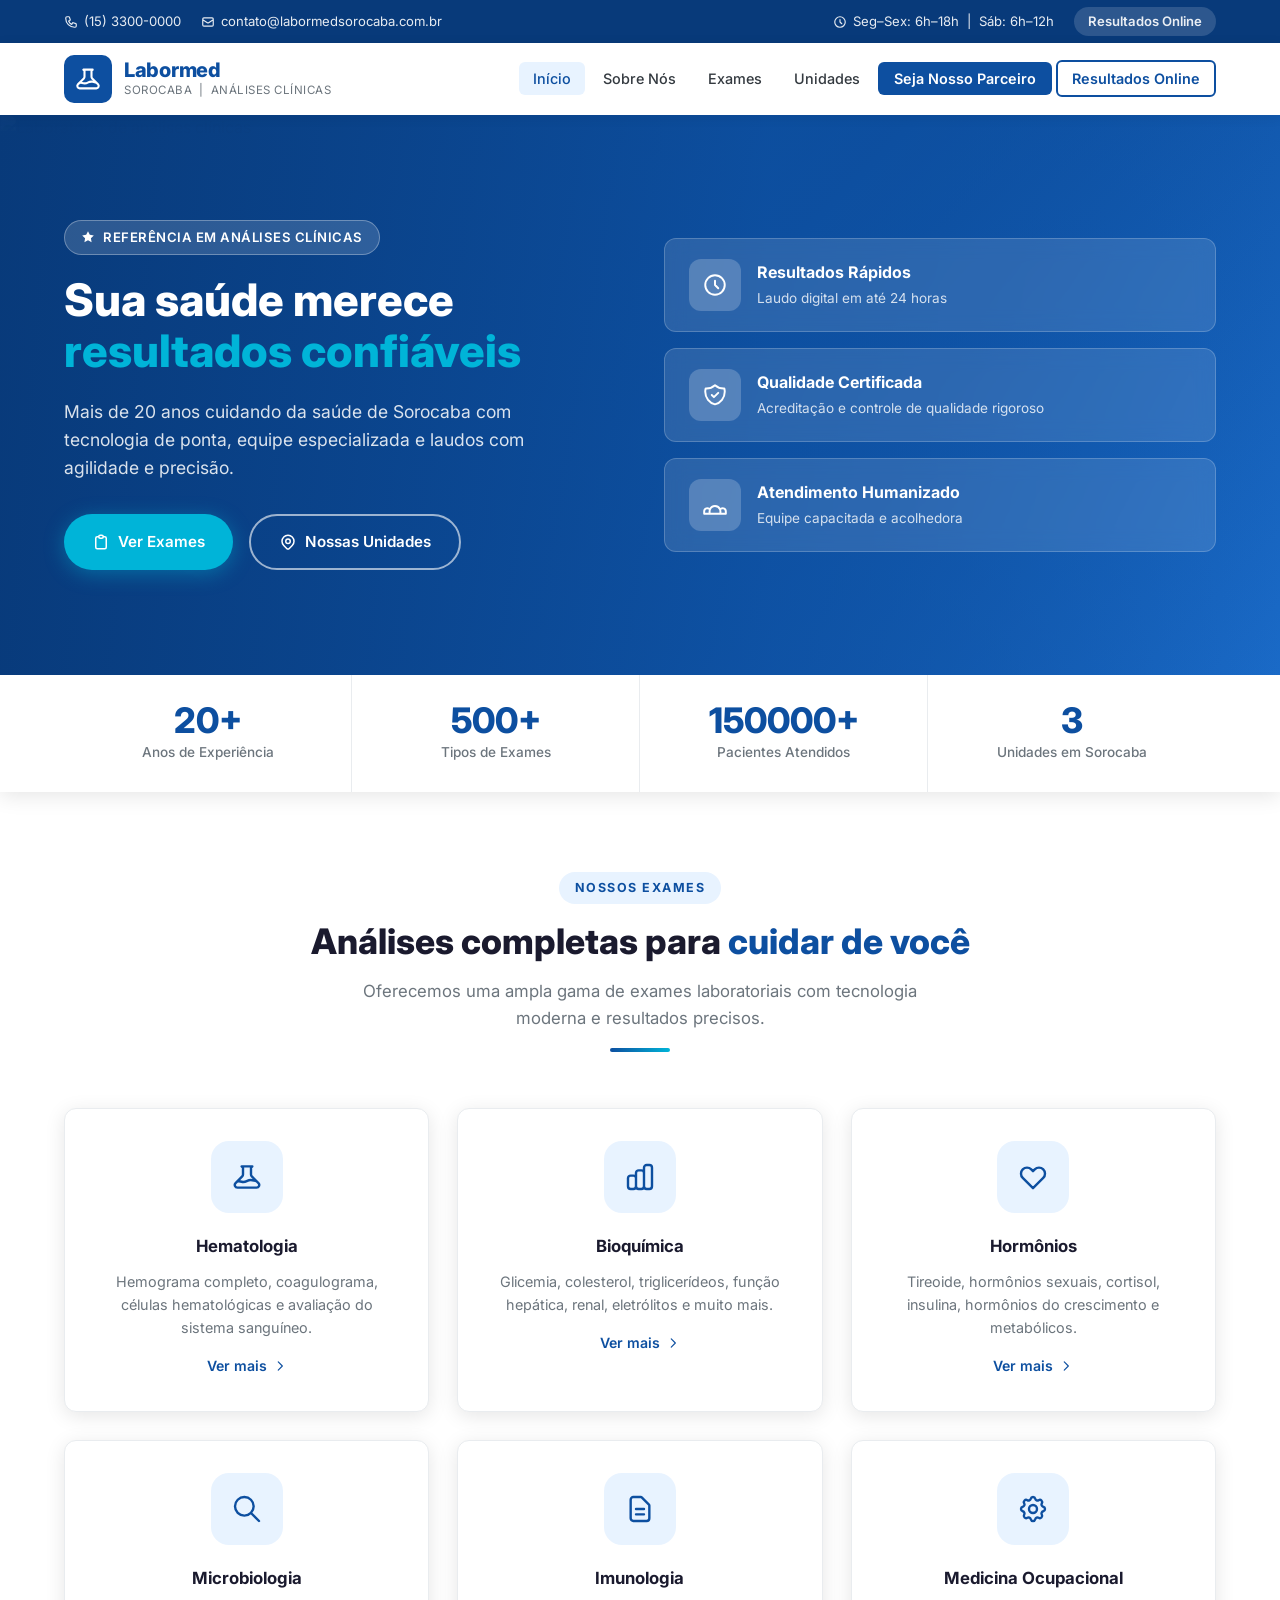
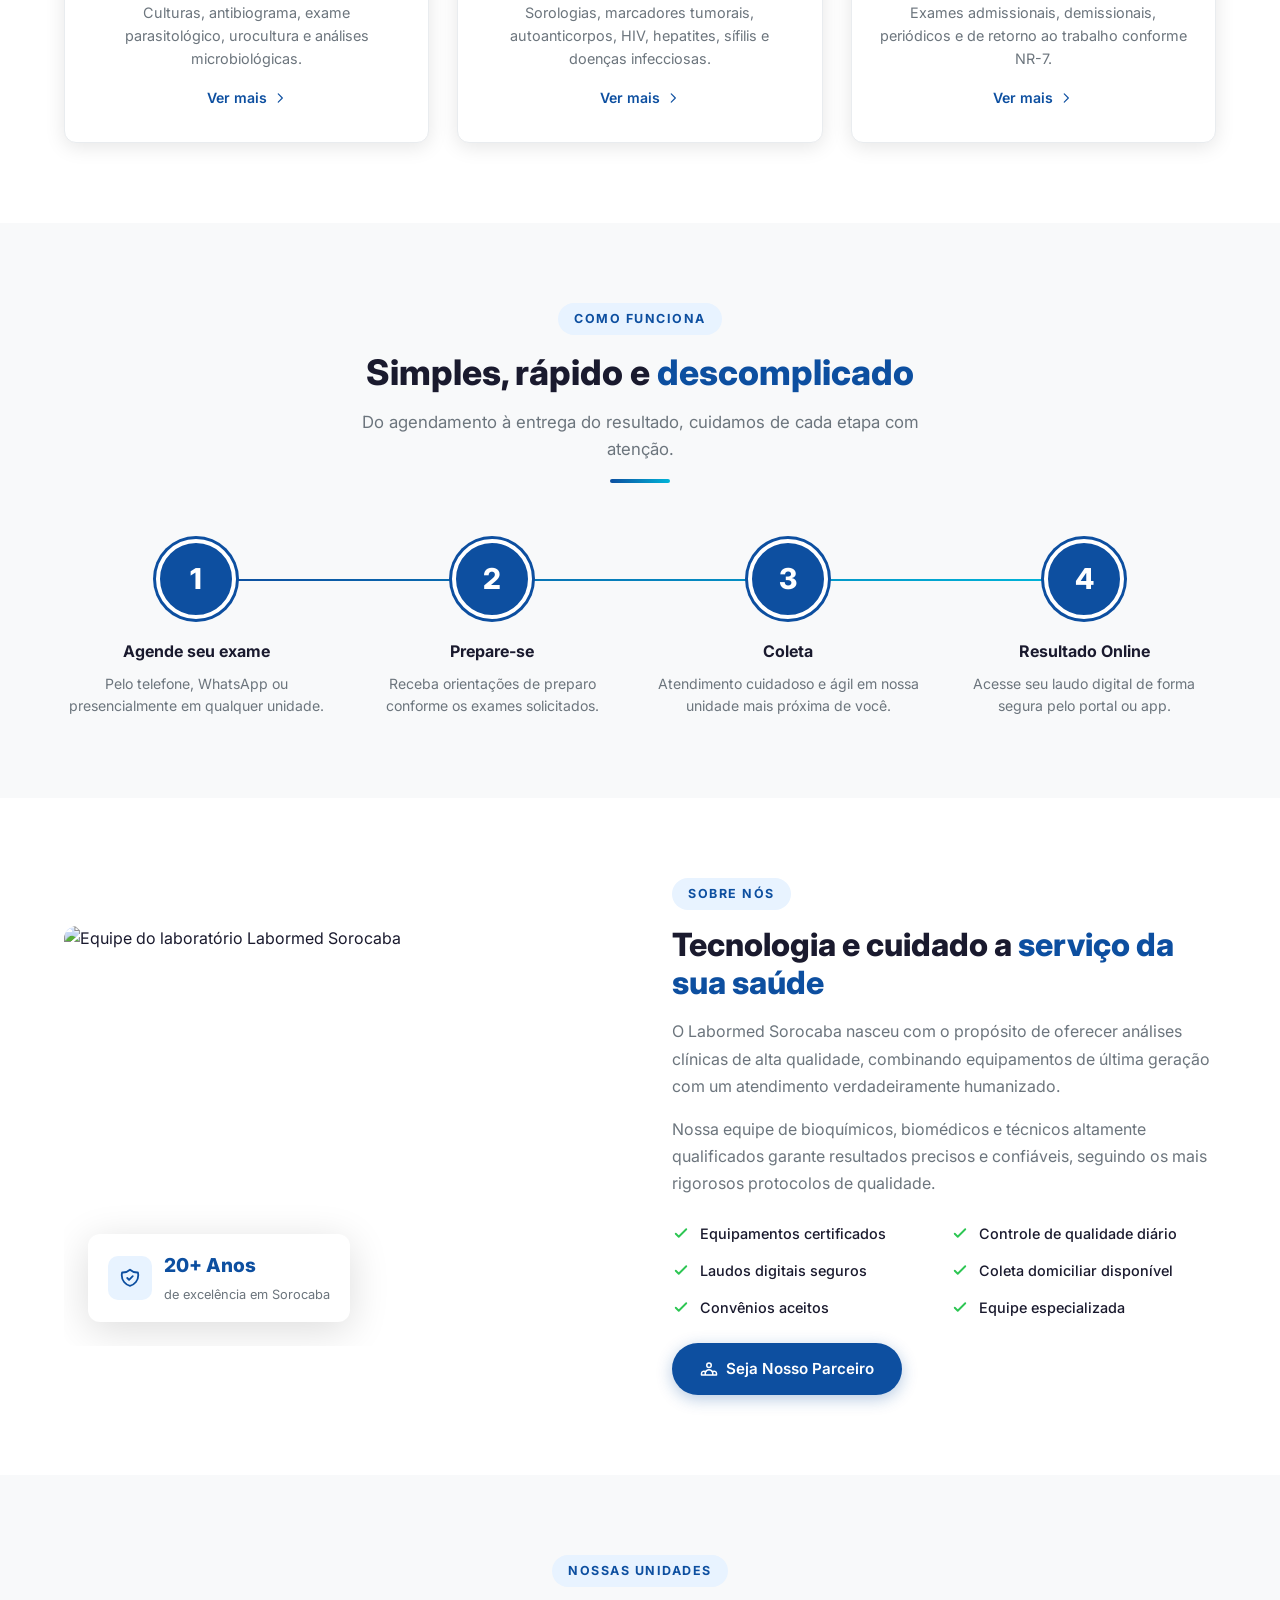
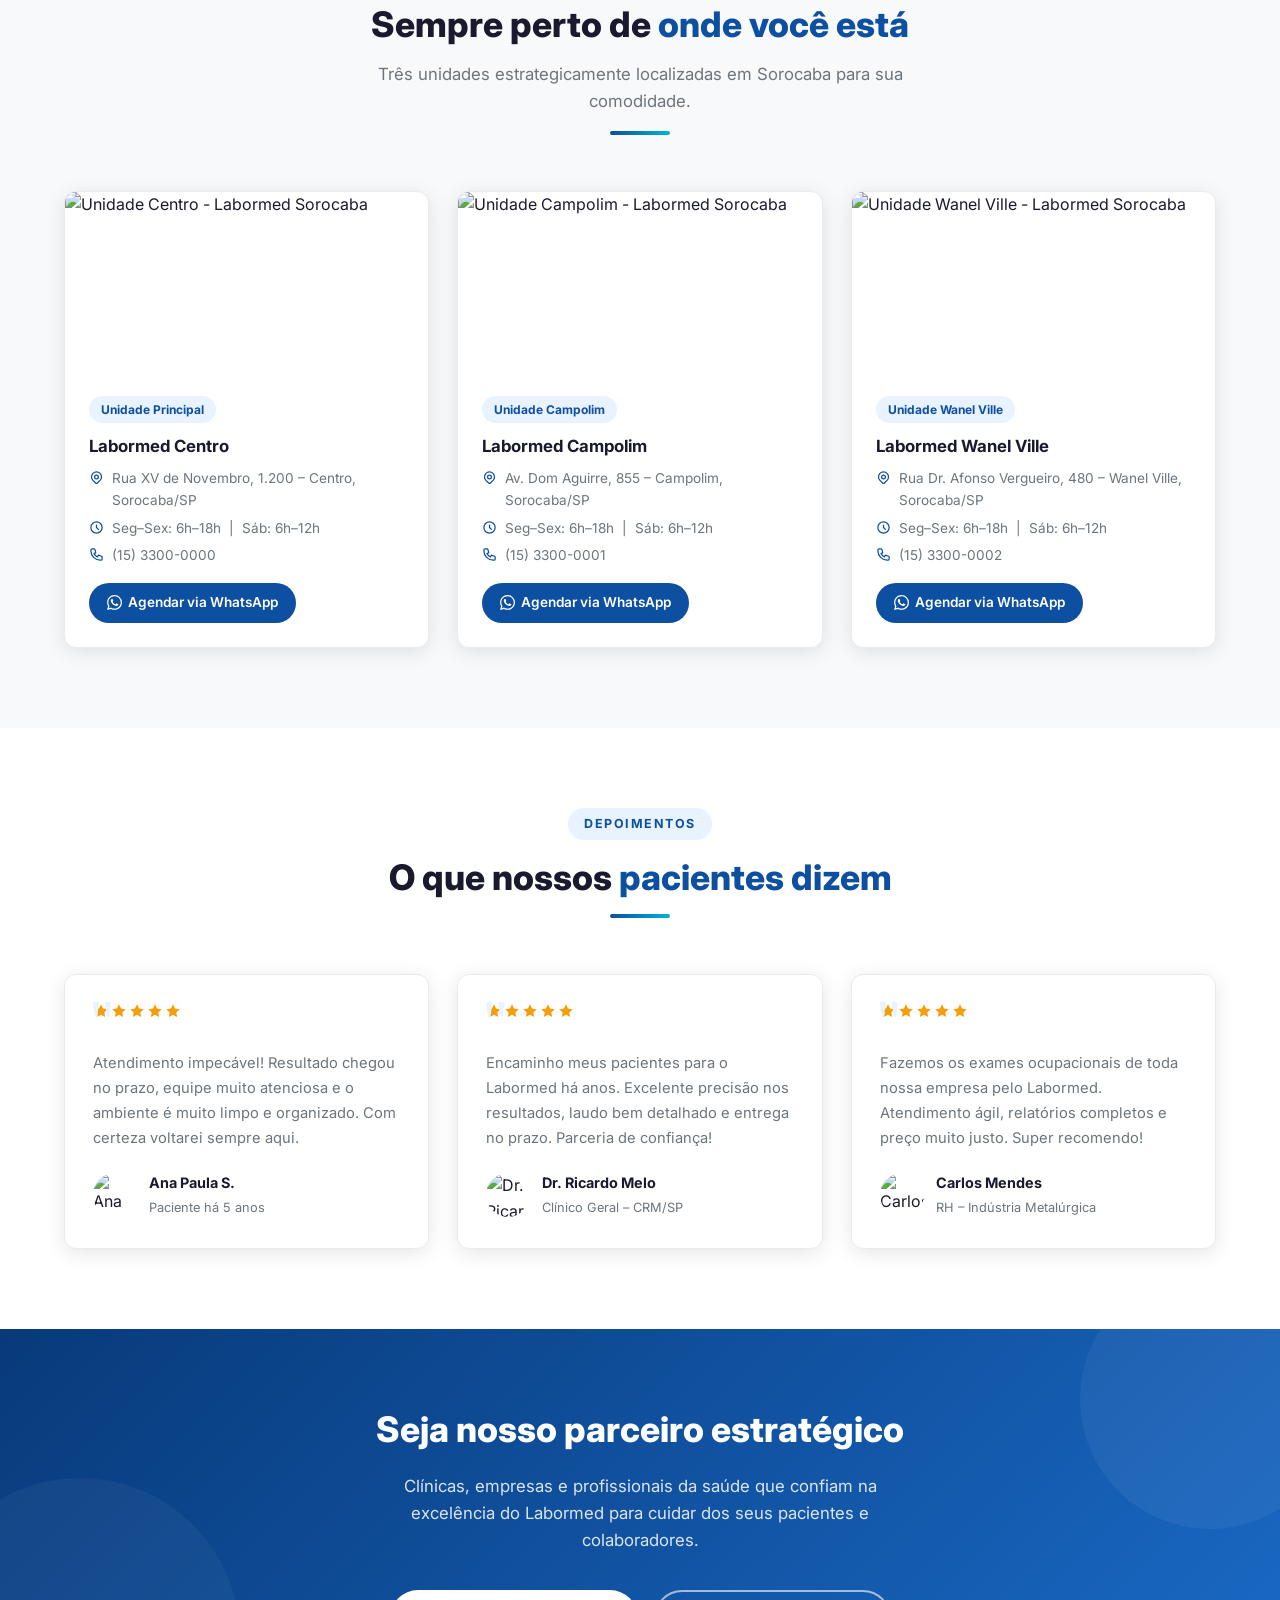
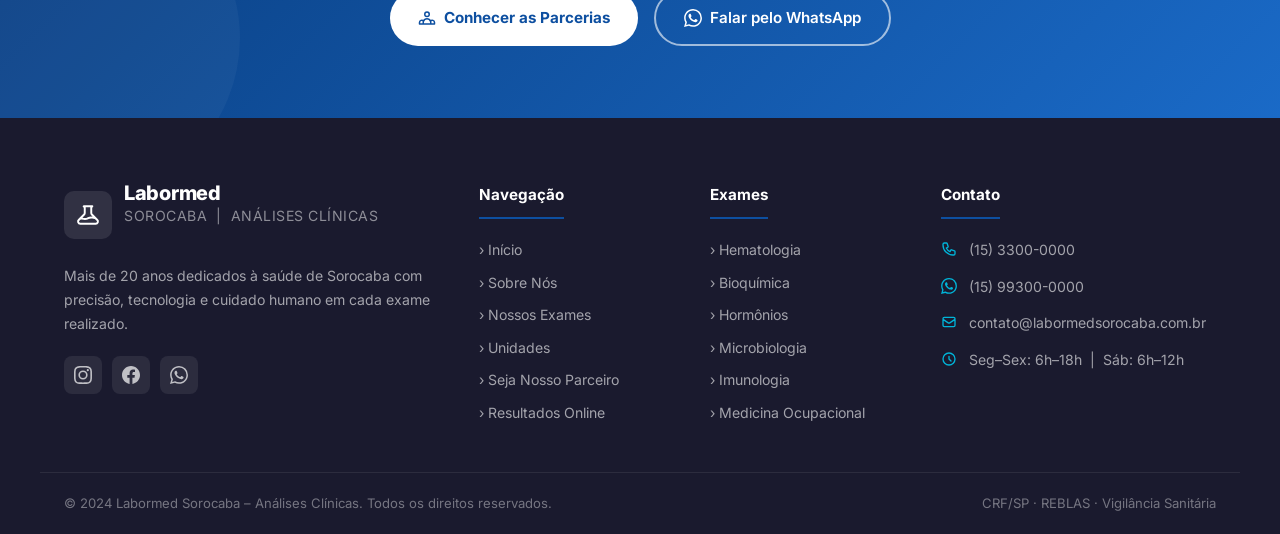
==== index.html @ bb47fbf7 "Adiciona site Labormed Sorocaba com página de parcerias - Página principal com hero, serviços, unida" ====
<!DOCTYPE html>
<html lang="pt-BR">
<head>
  <meta charset="UTF-8" />
  <meta name="viewport" content="width=device-width, initial-scale=1.0" />
  <title>Labormed Sorocaba – Análises Clínicas</title>
  <meta name="description" content="Labormed Sorocaba – Laboratório de Análises Clínicas em Sorocaba. Exames laboratoriais com qualidade, agilidade e resultados online." />
  <link rel="stylesheet" href="css/style.css" />
  <link rel="preconnect" href="https://fonts.googleapis.com" />
  <link rel="preconnect" href="https://fonts.gstatic.com" crossorigin />
  <link href="https://fonts.googleapis.com/css2?family=Inter:wght@400;500;600;700;800&display=swap" rel="stylesheet" />
  <style>body { font-family: 'Inter', 'Segoe UI', system-ui, sans-serif; }</style>
</head>
<body>

<!-- TOP BAR -->
<div class="topbar">
  <div class="topbar-inner">
    <div class="topbar-left">
      <div class="topbar-item">
        <svg width="14" height="14" fill="none" viewBox="0 0 24 24" stroke="currentColor"><path stroke-linecap="round" stroke-linejoin="round" stroke-width="2" d="M3 5a2 2 0 012-2h3.28a1 1 0 01.948.684l1.498 4.493a1 1 0 01-.502 1.21l-2.257 1.13a11.042 11.042 0 005.516 5.516l1.13-2.257a1 1 0 011.21-.502l4.493 1.498a1 1 0 01.684.949V19a2 2 0 01-2 2h-1C9.716 21 3 14.284 3 6V5z"/></svg>
        <a href="tel:+551533000000">(15) 3300-0000</a>
      </div>
      <div class="topbar-item">
        <svg width="14" height="14" fill="none" viewBox="0 0 24 24" stroke="currentColor"><path stroke-linecap="round" stroke-linejoin="round" stroke-width="2" d="M3 8l7.89 5.26a2 2 0 002.22 0L21 8M5 19h14a2 2 0 002-2V7a2 2 0 00-2-2H5a2 2 0 00-2 2v10a2 2 0 002 2z"/></svg>
        <a href="mailto:contato@labormedsorocaba.com.br">contato@labormedsorocaba.com.br</a>
      </div>
    </div>
    <div class="topbar-right">
      <div class="topbar-item">
        <svg width="14" height="14" fill="none" viewBox="0 0 24 24" stroke="currentColor"><path stroke-linecap="round" stroke-linejoin="round" stroke-width="2" d="M12 8v4l3 3m6-3a9 9 0 11-18 0 9 9 0 0118 0z"/></svg>
        Seg–Sex: 6h–18h &nbsp;|&nbsp; Sáb: 6h–12h
      </div>
      <a href="#resultados" style="background:rgba(255,255,255,0.15);padding:4px 14px;border-radius:50px;font-weight:600;">
        Resultados Online
      </a>
    </div>
  </div>
</div>

<!-- HEADER -->
<header>
  <div class="navbar">
    <a href="index.html" class="logo">
      <div class="logo-icon">
        <svg width="28" height="28" fill="none" viewBox="0 0 24 24" stroke="white" stroke-width="1.8">
          <path stroke-linecap="round" stroke-linejoin="round" d="M19.428 15.428a2 2 0 00-1.022-.547l-2.387-.477a6 6 0 00-3.86.517l-.318.158a6 6 0 01-3.86.517L6.05 15.21a2 2 0 00-1.806.547M8 4h8l-1 1v5.172a2 2 0 00.586 1.414l5 5c1.26 1.26.367 3.414-1.415 3.414H4.828c-1.782 0-2.674-2.154-1.414-3.414l5-5A2 2 0 009 10.172V5L8 4z"/>
        </svg>
      </div>
      <div class="logo-text">
        <h1>Labormed</h1>
        <p>Sorocaba &nbsp;|&nbsp; Análises Clínicas</p>
      </div>
    </a>

    <nav id="main-nav">
      <ul>
        <li><a href="index.html" class="active">Início</a></li>
        <li><a href="#sobre">Sobre Nós</a></li>
        <li><a href="#exames">Exames</a></li>
        <li><a href="#unidades">Unidades</a></li>
        <li><a href="parceiros.html" class="nav-partner">Seja Nosso Parceiro</a></li>
        <li><a href="#resultados" class="nav-results">Resultados Online</a></li>
      </ul>
    </nav>

    <button class="menu-toggle" aria-label="Abrir menu">
      <span></span><span></span><span></span>
    </button>
  </div>
</header>

<!-- HERO -->
<section class="hero">
  <img class="hero-bg"
    src="https://images.unsplash.com/photo-1579154204601-01588f351e67?w=1600&q=80&auto=format&fit=crop"
    alt="Laboratório de análises clínicas"
    loading="eager" />
  <div class="hero-overlay"></div>
  <div class="hero-inner">
    <div class="hero-content">
      <div class="hero-badge">
        <svg width="14" height="14" fill="currentColor" viewBox="0 0 24 24"><path d="M12 2l3.09 6.26L22 9.27l-5 4.87 1.18 6.88L12 17.77l-6.18 3.25L7 14.14 2 9.27l6.91-1.01L12 2z"/></svg>
        Referência em Análises Clínicas
      </div>
      <h2>Sua saúde merece <span>resultados confiáveis</span></h2>
      <p>Mais de 20 anos cuidando da saúde de Sorocaba com tecnologia de ponta, equipe especializada e laudos com agilidade e precisão.</p>
      <div class="hero-actions">
        <a href="#exames" class="btn btn-primary">
          <svg width="18" height="18" fill="none" viewBox="0 0 24 24" stroke="currentColor"><path stroke-linecap="round" stroke-linejoin="round" stroke-width="2" d="M9 5H7a2 2 0 00-2 2v12a2 2 0 002 2h10a2 2 0 002-2V7a2 2 0 00-2-2h-2M9 5a2 2 0 002 2h2a2 2 0 002-2M9 5a2 2 0 012-2h2a2 2 0 012 2"/></svg>
          Ver Exames
        </a>
        <a href="#unidades" class="btn btn-outline-white">
          <svg width="18" height="18" fill="none" viewBox="0 0 24 24" stroke="currentColor"><path stroke-linecap="round" stroke-linejoin="round" stroke-width="2" d="M17.657 16.657L13.414 20.9a1.998 1.998 0 01-2.827 0l-4.244-4.243a8 8 0 1111.314 0z"/><path stroke-linecap="round" stroke-linejoin="round" stroke-width="2" d="M15 11a3 3 0 11-6 0 3 3 0 016 0z"/></svg>
          Nossas Unidades
        </a>
      </div>
    </div>

    <div class="hero-cards">
      <div class="hero-card">
        <div class="hero-card-icon">
          <svg width="26" height="26" fill="none" viewBox="0 0 24 24" stroke="white" stroke-width="1.8"><path stroke-linecap="round" stroke-linejoin="round" d="M12 8v4l3 3m6-3a9 9 0 11-18 0 9 9 0 0118 0z"/></svg>
        </div>
        <div>
          <h4>Resultados Rápidos</h4>
          <p>Laudo digital em até 24 horas</p>
        </div>
      </div>
      <div class="hero-card">
        <div class="hero-card-icon">
          <svg width="26" height="26" fill="none" viewBox="0 0 24 24" stroke="white" stroke-width="1.8"><path stroke-linecap="round" stroke-linejoin="round" d="M9 12l2 2 4-4m5.618-4.016A11.955 11.955 0 0112 2.944a11.955 11.955 0 01-8.618 3.04A12.02 12.02 0 003 9c0 5.591 3.824 10.29 9 11.622 5.176-1.332 9-6.03 9-11.622 0-1.042-.133-2.052-.382-3.016z"/></svg>
        </div>
        <div>
          <h4>Qualidade Certificada</h4>
          <p>Acreditação e controle de qualidade rigoroso</p>
        </div>
      </div>
      <div class="hero-card">
        <div class="hero-card-icon">
          <svg width="26" height="26" fill="none" viewBox="0 0 24 24" stroke="white" stroke-width="1.8"><path stroke-linecap="round" stroke-linejoin="round" d="M17 20h5v-2a3 3 0 00-5.356-1.857M17 20H7m10 0v-2c0-.656-.126-1.283-.356-1.857M7 20H2v-2a3 3 0 015.356-1.857M7 20v-2c0-.656.126-1.283.356-1.857m0 0a5.002 5.002 0 019.288 0"/></svg>
        </div>
        <div>
          <h4>Atendimento Humanizado</h4>
          <p>Equipe capacitada e acolhedora</p>
        </div>
      </div>
    </div>
  </div>
</section>

<!-- STATS BAR -->
<div class="stats-bar">
  <div class="stats-bar-inner">
    <div class="stat-item">
      <div class="stat-number" data-target="20" data-suffix="+">20+</div>
      <div class="stat-label">Anos de Experiência</div>
    </div>
    <div class="stat-item">
      <div class="stat-number" data-target="500" data-suffix="+">500+</div>
      <div class="stat-label">Tipos de Exames</div>
    </div>
    <div class="stat-item">
      <div class="stat-number" data-target="150000" data-suffix="+">150.000+</div>
      <div class="stat-label">Pacientes Atendidos</div>
    </div>
    <div class="stat-item">
      <div class="stat-number" data-target="3" data-suffix="">3</div>
      <div class="stat-label">Unidades em Sorocaba</div>
    </div>
  </div>
</div>

<!-- SERVICES -->
<section class="section" id="exames">
  <div class="container">
    <div class="section-header">
      <span class="section-tag">Nossos Exames</span>
      <h2>Análises completas para <span>cuidar de você</span></h2>
      <p>Oferecemos uma ampla gama de exames laboratoriais com tecnologia moderna e resultados precisos.</p>
      <div class="divider"></div>
    </div>
    <div class="services-grid">

      <div class="service-card">
        <div class="service-icon">
          <svg width="32" height="32" fill="none" viewBox="0 0 24 24" stroke="var(--primary)" stroke-width="1.8"><path stroke-linecap="round" stroke-linejoin="round" d="M19.428 15.428a2 2 0 00-1.022-.547l-2.387-.477a6 6 0 00-3.86.517l-.318.158a6 6 0 01-3.86.517L6.05 15.21a2 2 0 00-1.806.547M8 4h8l-1 1v5.172a2 2 0 00.586 1.414l5 5c1.26 1.26.367 3.414-1.415 3.414H4.828c-1.782 0-2.674-2.154-1.414-3.414l5-5A2 2 0 009 10.172V5L8 4z"/></svg>
        </div>
        <h3>Hematologia</h3>
        <p>Hemograma completo, coagulograma, células hematológicas e avaliação do sistema sanguíneo.</p>
        <a href="#" class="service-link">Ver mais <svg width="14" height="14" fill="none" viewBox="0 0 24 24" stroke="currentColor"><path stroke-linecap="round" stroke-linejoin="round" stroke-width="2" d="M9 5l7 7-7 7"/></svg></a>
      </div>

      <div class="service-card">
        <div class="service-icon">
          <svg width="32" height="32" fill="none" viewBox="0 0 24 24" stroke="var(--primary)" stroke-width="1.8"><path stroke-linecap="round" stroke-linejoin="round" d="M9 19v-6a2 2 0 00-2-2H5a2 2 0 00-2 2v6a2 2 0 002 2h2a2 2 0 002-2zm0 0V9a2 2 0 012-2h2a2 2 0 012 2v10m-6 0a2 2 0 002 2h2a2 2 0 002-2m0 0V5a2 2 0 012-2h2a2 2 0 012 2v14a2 2 0 01-2 2h-2a2 2 0 01-2-2z"/></svg>
        </div>
        <h3>Bioquímica</h3>
        <p>Glicemia, colesterol, triglicerídeos, função hepática, renal, eletrólitos e muito mais.</p>
        <a href="#" class="service-link">Ver mais <svg width="14" height="14" fill="none" viewBox="0 0 24 24" stroke="currentColor"><path stroke-linecap="round" stroke-linejoin="round" stroke-width="2" d="M9 5l7 7-7 7"/></svg></a>
      </div>

      <div class="service-card">
        <div class="service-icon">
          <svg width="32" height="32" fill="none" viewBox="0 0 24 24" stroke="var(--primary)" stroke-width="1.8"><path stroke-linecap="round" stroke-linejoin="round" d="M4.318 6.318a4.5 4.5 0 000 6.364L12 20.364l7.682-7.682a4.5 4.5 0 00-6.364-6.364L12 7.636l-1.318-1.318a4.5 4.5 0 00-6.364 0z"/></svg>
        </div>
        <h3>Hormônios</h3>
        <p>Tireoide, hormônios sexuais, cortisol, insulina, hormônios do crescimento e metabólicos.</p>
        <a href="#" class="service-link">Ver mais <svg width="14" height="14" fill="none" viewBox="0 0 24 24" stroke="currentColor"><path stroke-linecap="round" stroke-linejoin="round" stroke-width="2" d="M9 5l7 7-7 7"/></svg></a>
      </div>

      <div class="service-card">
        <div class="service-icon">
          <svg width="32" height="32" fill="none" viewBox="0 0 24 24" stroke="var(--primary)" stroke-width="1.8"><path stroke-linecap="round" stroke-linejoin="round" d="M21 21l-6-6m2-5a7 7 0 11-14 0 7 7 0 0114 0z"/></svg>
        </div>
        <h3>Microbiologia</h3>
        <p>Culturas, antibiograma, exame parasitológico, urocultura e análises microbiológicas.</p>
        <a href="#" class="service-link">Ver mais <svg width="14" height="14" fill="none" viewBox="0 0 24 24" stroke="currentColor"><path stroke-linecap="round" stroke-linejoin="round" stroke-width="2" d="M9 5l7 7-7 7"/></svg></a>
      </div>

      <div class="service-card">
        <div class="service-icon">
          <svg width="32" height="32" fill="none" viewBox="0 0 24 24" stroke="var(--primary)" stroke-width="1.8"><path stroke-linecap="round" stroke-linejoin="round" d="M9 12h6m-6 4h6m2 5H7a2 2 0 01-2-2V5a2 2 0 012-2h5.586a1 1 0 01.707.293l5.414 5.414a1 1 0 01.293.707V19a2 2 0 01-2 2z"/></svg>
        </div>
        <h3>Imunologia</h3>
        <p>Sorologias, marcadores tumorais, autoanticorpos, HIV, hepatites, sífilis e doenças infecciosas.</p>
        <a href="#" class="service-link">Ver mais <svg width="14" height="14" fill="none" viewBox="0 0 24 24" stroke="currentColor"><path stroke-linecap="round" stroke-linejoin="round" stroke-width="2" d="M9 5l7 7-7 7"/></svg></a>
      </div>

      <div class="service-card">
        <div class="service-icon">
          <svg width="32" height="32" fill="none" viewBox="0 0 24 24" stroke="var(--primary)" stroke-width="1.8"><path stroke-linecap="round" stroke-linejoin="round" d="M10.325 4.317c.426-1.756 2.924-1.756 3.35 0a1.724 1.724 0 002.573 1.066c1.543-.94 3.31.826 2.37 2.37a1.724 1.724 0 001.065 2.572c1.756.426 1.756 2.924 0 3.35a1.724 1.724 0 00-1.066 2.573c.94 1.543-.826 3.31-2.37 2.37a1.724 1.724 0 00-2.572 1.065c-.426 1.756-2.924 1.756-3.35 0a1.724 1.724 0 00-2.573-1.066c-1.543.94-3.31-.826-2.37-2.37a1.724 1.724 0 00-1.065-2.572c-1.756-.426-1.756-2.924 0-3.35a1.724 1.724 0 001.066-2.573c-.94-1.543.826-3.31 2.37-2.37.996.608 2.296.07 2.572-1.065z"/><path stroke-linecap="round" stroke-linejoin="round" d="M15 12a3 3 0 11-6 0 3 3 0 016 0z"/></svg>
        </div>
        <h3>Medicina Ocupacional</h3>
        <p>Exames admissionais, demissionais, periódicos e de retorno ao trabalho conforme NR-7.</p>
        <a href="#" class="service-link">Ver mais <svg width="14" height="14" fill="none" viewBox="0 0 24 24" stroke="currentColor"><path stroke-linecap="round" stroke-linejoin="round" stroke-width="2" d="M9 5l7 7-7 7"/></svg></a>
      </div>

    </div>
  </div>
</section>

<!-- HOW IT WORKS -->
<section class="section section-alt">
  <div class="container">
    <div class="section-header">
      <span class="section-tag">Como Funciona</span>
      <h2>Simples, rápido e <span>descomplicado</span></h2>
      <p>Do agendamento à entrega do resultado, cuidamos de cada etapa com atenção.</p>
      <div class="divider"></div>
    </div>
    <div class="steps-grid">
      <div class="step-item">
        <div class="step-number">1</div>
        <h4>Agende seu exame</h4>
        <p>Pelo telefone, WhatsApp ou presencialmente em qualquer unidade.</p>
      </div>
      <div class="step-item">
        <div class="step-number">2</div>
        <h4>Prepare-se</h4>
        <p>Receba orientações de preparo conforme os exames solicitados.</p>
      </div>
      <div class="step-item">
        <div class="step-number">3</div>
        <h4>Coleta</h4>
        <p>Atendimento cuidadoso e ágil em nossa unidade mais próxima de você.</p>
      </div>
      <div class="step-item">
        <div class="step-number">4</div>
        <h4>Resultado Online</h4>
        <p>Acesse seu laudo digital de forma segura pelo portal ou app.</p>
      </div>
    </div>
  </div>
</section>

<!-- ABOUT -->
<section class="section" id="sobre">
  <div class="container">
    <div class="about-grid">
      <div class="about-img-wrapper">
        <img
          src="https://images.unsplash.com/photo-1584308666744-24d5c474f2ae?w=800&q=80&auto=format&fit=crop"
          alt="Equipe do laboratório Labormed Sorocaba"
          loading="lazy" />
        <div class="about-badge">
          <div class="about-badge-icon">
            <svg width="22" height="22" fill="none" viewBox="0 0 24 24" stroke="var(--primary)" stroke-width="2"><path stroke-linecap="round" stroke-linejoin="round" d="M9 12l2 2 4-4m5.618-4.016A11.955 11.955 0 0112 2.944a11.955 11.955 0 01-8.618 3.04A12.02 12.02 0 003 9c0 5.591 3.824 10.29 9 11.622 5.176-1.332 9-6.03 9-11.622 0-1.042-.133-2.052-.382-3.016z"/></svg>
          </div>
          <div class="about-badge-text">
            <strong>20+ Anos</strong>
            <span>de excelência em Sorocaba</span>
          </div>
        </div>
      </div>

      <div class="about-content">
        <span class="section-tag">Sobre Nós</span>
        <h2>Tecnologia e cuidado a <span>serviço da sua saúde</span></h2>
        <p>O Labormed Sorocaba nasceu com o propósito de oferecer análises clínicas de alta qualidade, combinando equipamentos de última geração com um atendimento verdadeiramente humanizado.</p>
        <p>Nossa equipe de bioquímicos, biomédicos e técnicos altamente qualificados garante resultados precisos e confiáveis, seguindo os mais rigorosos protocolos de qualidade.</p>

        <div class="about-features">
          <div class="about-feature">
            <svg width="18" height="18" fill="none" viewBox="0 0 24 24" stroke="currentColor" stroke-width="2.5"><path stroke-linecap="round" stroke-linejoin="round" d="M5 13l4 4L19 7"/></svg>
            Equipamentos certificados
          </div>
          <div class="about-feature">
            <svg width="18" height="18" fill="none" viewBox="0 0 24 24" stroke="currentColor" stroke-width="2.5"><path stroke-linecap="round" stroke-linejoin="round" d="M5 13l4 4L19 7"/></svg>
            Controle de qualidade diário
          </div>
          <div class="about-feature">
            <svg width="18" height="18" fill="none" viewBox="0 0 24 24" stroke="currentColor" stroke-width="2.5"><path stroke-linecap="round" stroke-linejoin="round" d="M5 13l4 4L19 7"/></svg>
            Laudos digitais seguros
          </div>
          <div class="about-feature">
            <svg width="18" height="18" fill="none" viewBox="0 0 24 24" stroke="currentColor" stroke-width="2.5"><path stroke-linecap="round" stroke-linejoin="round" d="M5 13l4 4L19 7"/></svg>
            Coleta domiciliar disponível
          </div>
          <div class="about-feature">
            <svg width="18" height="18" fill="none" viewBox="0 0 24 24" stroke="currentColor" stroke-width="2.5"><path stroke-linecap="round" stroke-linejoin="round" d="M5 13l4 4L19 7"/></svg>
            Convênios aceitos
          </div>
          <div class="about-feature">
            <svg width="18" height="18" fill="none" viewBox="0 0 24 24" stroke="currentColor" stroke-width="2.5"><path stroke-linecap="round" stroke-linejoin="round" d="M5 13l4 4L19 7"/></svg>
            Equipe especializada
          </div>
        </div>

        <a href="parceiros.html" class="btn btn-primary-solid">
          <svg width="18" height="18" fill="none" viewBox="0 0 24 24" stroke="currentColor"><path stroke-linecap="round" stroke-linejoin="round" stroke-width="2" d="M17 20h5v-2a3 3 0 00-5.356-1.857M17 20H7m10 0v-2c0-.656-.126-1.283-.356-1.857M7 20H2v-2a3 3 0 015.356-1.857M7 20v-2c0-.656.126-1.283.356-1.857m0 0a5.002 5.002 0 019.288 0M15 7a3 3 0 11-6 0 3 3 0 016 0z"/></svg>
          Seja Nosso Parceiro
        </a>
      </div>
    </div>
  </div>
</section>

<!-- UNITS -->
<section class="section section-alt" id="unidades">
  <div class="container">
    <div class="section-header">
      <span class="section-tag">Nossas Unidades</span>
      <h2>Sempre perto de <span>onde você está</span></h2>
      <p>Três unidades estrategicamente localizadas em Sorocaba para sua comodidade.</p>
      <div class="divider"></div>
    </div>
    <div class="units-grid">

      <div class="unit-card">
        <img class="unit-img"
          src="https://images.unsplash.com/photo-1586773860418-d37222d8fce3?w=600&q=80&auto=format&fit=crop"
          alt="Unidade Centro - Labormed Sorocaba" loading="lazy" />
        <div class="unit-body">
          <span class="unit-badge">Unidade Principal</span>
          <h3>Labormed Centro</h3>
          <div class="unit-info">
            <div class="unit-info-item">
              <svg width="15" height="15" fill="none" viewBox="0 0 24 24" stroke="currentColor" stroke-width="2"><path stroke-linecap="round" stroke-linejoin="round" d="M17.657 16.657L13.414 20.9a1.998 1.998 0 01-2.827 0l-4.244-4.243a8 8 0 1111.314 0z"/><path stroke-linecap="round" stroke-linejoin="round" d="M15 11a3 3 0 11-6 0 3 3 0 016 0z"/></svg>
              <span>Rua XV de Novembro, 1.200 – Centro, Sorocaba/SP</span>
            </div>
            <div class="unit-info-item">
              <svg width="15" height="15" fill="none" viewBox="0 0 24 24" stroke="currentColor" stroke-width="2"><path stroke-linecap="round" stroke-linejoin="round" d="M12 8v4l3 3m6-3a9 9 0 11-18 0 9 9 0 0118 0z"/></svg>
              <span>Seg–Sex: 6h–18h &nbsp;|&nbsp; Sáb: 6h–12h</span>
            </div>
            <div class="unit-info-item">
              <svg width="15" height="15" fill="none" viewBox="0 0 24 24" stroke="currentColor" stroke-width="2"><path stroke-linecap="round" stroke-linejoin="round" d="M3 5a2 2 0 012-2h3.28a1 1 0 01.948.684l1.498 4.493a1 1 0 01-.502 1.21l-2.257 1.13a11.042 11.042 0 005.516 5.516l1.13-2.257a1 1 0 011.21-.502l4.493 1.498a1 1 0 01.684.949V19a2 2 0 01-2 2h-1C9.716 21 3 14.284 3 6V5z"/></svg>
              <span>(15) 3300-0000</span>
            </div>
          </div>
          <a href="https://wa.me/5515933000000" target="_blank" rel="noopener" class="btn-small">
            <svg width="15" height="15" fill="currentColor" viewBox="0 0 24 24"><path d="M17.472 14.382c-.297-.149-1.758-.867-2.03-.967-.273-.099-.471-.148-.67.15-.197.297-.767.966-.94 1.164-.173.199-.347.223-.644.075-.297-.15-1.255-.463-2.39-1.475-.883-.788-1.48-1.761-1.653-2.059-.173-.297-.018-.458.13-.606.134-.133.298-.347.446-.52.149-.174.198-.298.298-.497.099-.198.05-.371-.025-.52-.075-.149-.669-1.612-.916-2.207-.242-.579-.487-.5-.669-.51-.173-.008-.371-.01-.57-.01-.198 0-.52.074-.792.372-.272.297-1.04 1.016-1.04 2.479 0 1.462 1.065 2.875 1.213 3.074.149.198 2.096 3.2 5.077 4.487.709.306 1.262.489 1.694.625.712.227 1.36.195 1.871.118.571-.085 1.758-.719 2.006-1.413.248-.694.248-1.289.173-1.413-.074-.124-.272-.198-.57-.347m-5.421 7.403h-.004a9.87 9.87 0 01-5.031-1.378l-.361-.214-3.741.982.998-3.648-.235-.374a9.86 9.86 0 01-1.51-5.26c.001-5.45 4.436-9.884 9.888-9.884 2.64 0 5.122 1.03 6.988 2.898a9.825 9.825 0 012.893 6.994c-.003 5.45-4.437 9.884-9.885 9.884m8.413-18.297A11.815 11.815 0 0012.05 0C5.495 0 .16 5.335.157 11.892c0 2.096.547 4.142 1.588 5.945L.057 24l6.305-1.654a11.882 11.882 0 005.683 1.448h.005c6.554 0 11.89-5.335 11.893-11.893a11.821 11.821 0 00-3.48-8.413z"/></svg>
            Agendar via WhatsApp
          </a>
        </div>
      </div>

      <div class="unit-card">
        <img class="unit-img"
          src="https://images.unsplash.com/photo-1559757175-0eb30cd8c063?w=600&q=80&auto=format&fit=crop"
          alt="Unidade Campolim - Labormed Sorocaba" loading="lazy" />
        <div class="unit-body">
          <span class="unit-badge">Unidade Campolim</span>
          <h3>Labormed Campolim</h3>
          <div class="unit-info">
            <div class="unit-info-item">
              <svg width="15" height="15" fill="none" viewBox="0 0 24 24" stroke="currentColor" stroke-width="2"><path stroke-linecap="round" stroke-linejoin="round" d="M17.657 16.657L13.414 20.9a1.998 1.998 0 01-2.827 0l-4.244-4.243a8 8 0 1111.314 0z"/><path stroke-linecap="round" stroke-linejoin="round" d="M15 11a3 3 0 11-6 0 3 3 0 016 0z"/></svg>
              <span>Av. Dom Aguirre, 855 – Campolim, Sorocaba/SP</span>
            </div>
            <div class="unit-info-item">
              <svg width="15" height="15" fill="none" viewBox="0 0 24 24" stroke="currentColor" stroke-width="2"><path stroke-linecap="round" stroke-linejoin="round" d="M12 8v4l3 3m6-3a9 9 0 11-18 0 9 9 0 0118 0z"/></svg>
              <span>Seg–Sex: 6h–18h &nbsp;|&nbsp; Sáb: 6h–12h</span>
            </div>
            <div class="unit-info-item">
              <svg width="15" height="15" fill="none" viewBox="0 0 24 24" stroke="currentColor" stroke-width="2"><path stroke-linecap="round" stroke-linejoin="round" d="M3 5a2 2 0 012-2h3.28a1 1 0 01.948.684l1.498 4.493a1 1 0 01-.502 1.21l-2.257 1.13a11.042 11.042 0 005.516 5.516l1.13-2.257a1 1 0 011.21-.502l4.493 1.498a1 1 0 01.684.949V19a2 2 0 01-2 2h-1C9.716 21 3 14.284 3 6V5z"/></svg>
              <span>(15) 3300-0001</span>
            </div>
          </div>
          <a href="https://wa.me/5515933000001" target="_blank" rel="noopener" class="btn-small">
            <svg width="15" height="15" fill="currentColor" viewBox="0 0 24 24"><path d="M17.472 14.382c-.297-.149-1.758-.867-2.03-.967-.273-.099-.471-.148-.67.15-.197.297-.767.966-.94 1.164-.173.199-.347.223-.644.075-.297-.15-1.255-.463-2.39-1.475-.883-.788-1.48-1.761-1.653-2.059-.173-.297-.018-.458.13-.606.134-.133.298-.347.446-.52.149-.174.198-.298.298-.497.099-.198.05-.371-.025-.52-.075-.149-.669-1.612-.916-2.207-.242-.579-.487-.5-.669-.51-.173-.008-.371-.01-.57-.01-.198 0-.52.074-.792.372-.272.297-1.04 1.016-1.04 2.479 0 1.462 1.065 2.875 1.213 3.074.149.198 2.096 3.2 5.077 4.487.709.306 1.262.489 1.694.625.712.227 1.36.195 1.871.118.571-.085 1.758-.719 2.006-1.413.248-.694.248-1.289.173-1.413-.074-.124-.272-.198-.57-.347m-5.421 7.403h-.004a9.87 9.87 0 01-5.031-1.378l-.361-.214-3.741.982.998-3.648-.235-.374a9.86 9.86 0 01-1.51-5.26c.001-5.45 4.436-9.884 9.888-9.884 2.64 0 5.122 1.03 6.988 2.898a9.825 9.825 0 012.893 6.994c-.003 5.45-4.437 9.884-9.885 9.884m8.413-18.297A11.815 11.815 0 0012.05 0C5.495 0 .16 5.335.157 11.892c0 2.096.547 4.142 1.588 5.945L.057 24l6.305-1.654a11.882 11.882 0 005.683 1.448h.005c6.554 0 11.89-5.335 11.893-11.893a11.821 11.821 0 00-3.48-8.413z"/></svg>
            Agendar via WhatsApp
          </a>
        </div>
      </div>

      <div class="unit-card">
        <img class="unit-img"
          src="https://images.unsplash.com/photo-1538108149393-fbbd81895907?w=600&q=80&auto=format&fit=crop"
          alt="Unidade Wanel Ville - Labormed Sorocaba" loading="lazy" />
        <div class="unit-body">
          <span class="unit-badge">Unidade Wanel Ville</span>
          <h3>Labormed Wanel Ville</h3>
          <div class="unit-info">
            <div class="unit-info-item">
              <svg width="15" height="15" fill="none" viewBox="0 0 24 24" stroke="currentColor" stroke-width="2"><path stroke-linecap="round" stroke-linejoin="round" d="M17.657 16.657L13.414 20.9a1.998 1.998 0 01-2.827 0l-4.244-4.243a8 8 0 1111.314 0z"/><path stroke-linecap="round" stroke-linejoin="round" d="M15 11a3 3 0 11-6 0 3 3 0 016 0z"/></svg>
              <span>Rua Dr. Afonso Vergueiro, 480 – Wanel Ville, Sorocaba/SP</span>
            </div>
            <div class="unit-info-item">
              <svg width="15" height="15" fill="none" viewBox="0 0 24 24" stroke="currentColor" stroke-width="2"><path stroke-linecap="round" stroke-linejoin="round" d="M12 8v4l3 3m6-3a9 9 0 11-18 0 9 9 0 0118 0z"/></svg>
              <span>Seg–Sex: 6h–18h &nbsp;|&nbsp; Sáb: 6h–12h</span>
            </div>
            <div class="unit-info-item">
              <svg width="15" height="15" fill="none" viewBox="0 0 24 24" stroke="currentColor" stroke-width="2"><path stroke-linecap="round" stroke-linejoin="round" d="M3 5a2 2 0 012-2h3.28a1 1 0 01.948.684l1.498 4.493a1 1 0 01-.502 1.21l-2.257 1.13a11.042 11.042 0 005.516 5.516l1.13-2.257a1 1 0 011.21-.502l4.493 1.498a1 1 0 01.684.949V19a2 2 0 01-2 2h-1C9.716 21 3 14.284 3 6V5z"/></svg>
              <span>(15) 3300-0002</span>
            </div>
          </div>
          <a href="https://wa.me/5515933000002" target="_blank" rel="noopener" class="btn-small">
            <svg width="15" height="15" fill="currentColor" viewBox="0 0 24 24"><path d="M17.472 14.382c-.297-.149-1.758-.867-2.03-.967-.273-.099-.471-.148-.67.15-.197.297-.767.966-.94 1.164-.173.199-.347.223-.644.075-.297-.15-1.255-.463-2.39-1.475-.883-.788-1.48-1.761-1.653-2.059-.173-.297-.018-.458.13-.606.134-.133.298-.347.446-.52.149-.174.198-.298.298-.497.099-.198.05-.371-.025-.52-.075-.149-.669-1.612-.916-2.207-.242-.579-.487-.5-.669-.51-.173-.008-.371-.01-.57-.01-.198 0-.52.074-.792.372-.272.297-1.04 1.016-1.04 2.479 0 1.462 1.065 2.875 1.213 3.074.149.198 2.096 3.2 5.077 4.487.709.306 1.262.489 1.694.625.712.227 1.36.195 1.871.118.571-.085 1.758-.719 2.006-1.413.248-.694.248-1.289.173-1.413-.074-.124-.272-.198-.57-.347m-5.421 7.403h-.004a9.87 9.87 0 01-5.031-1.378l-.361-.214-3.741.982.998-3.648-.235-.374a9.86 9.86 0 01-1.51-5.26c.001-5.45 4.436-9.884 9.888-9.884 2.64 0 5.122 1.03 6.988 2.898a9.825 9.825 0 012.893 6.994c-.003 5.45-4.437 9.884-9.885 9.884m8.413-18.297A11.815 11.815 0 0012.05 0C5.495 0 .16 5.335.157 11.892c0 2.096.547 4.142 1.588 5.945L.057 24l6.305-1.654a11.882 11.882 0 005.683 1.448h.005c6.554 0 11.89-5.335 11.893-11.893a11.821 11.821 0 00-3.48-8.413z"/></svg>
            Agendar via WhatsApp
          </a>
        </div>
      </div>

    </div>
  </div>
</section>

<!-- TESTIMONIALS -->
<section class="section">
  <div class="container">
    <div class="section-header">
      <span class="section-tag">Depoimentos</span>
      <h2>O que nossos <span>pacientes dizem</span></h2>
      <div class="divider"></div>
    </div>
    <div class="testimonials-grid">
      <div class="testimonial-card">
        <div class="stars">
          <svg width="16" height="16" fill="currentColor" viewBox="0 0 24 24"><path d="M12 2l3.09 6.26L22 9.27l-5 4.87 1.18 6.88L12 17.77l-6.18 3.25L7 14.14 2 9.27l6.91-1.01L12 2z"/></svg>
          <svg width="16" height="16" fill="currentColor" viewBox="0 0 24 24"><path d="M12 2l3.09 6.26L22 9.27l-5 4.87 1.18 6.88L12 17.77l-6.18 3.25L7 14.14 2 9.27l6.91-1.01L12 2z"/></svg>
          <svg width="16" height="16" fill="currentColor" viewBox="0 0 24 24"><path d="M12 2l3.09 6.26L22 9.27l-5 4.87 1.18 6.88L12 17.77l-6.18 3.25L7 14.14 2 9.27l6.91-1.01L12 2z"/></svg>
          <svg width="16" height="16" fill="currentColor" viewBox="0 0 24 24"><path d="M12 2l3.09 6.26L22 9.27l-5 4.87 1.18 6.88L12 17.77l-6.18 3.25L7 14.14 2 9.27l6.91-1.01L12 2z"/></svg>
          <svg width="16" height="16" fill="currentColor" viewBox="0 0 24 24"><path d="M12 2l3.09 6.26L22 9.27l-5 4.87 1.18 6.88L12 17.77l-6.18 3.25L7 14.14 2 9.27l6.91-1.01L12 2z"/></svg>
        </div>
        <p>Atendimento impecável! Resultado chegou no prazo, equipe muito atenciosa e o ambiente é muito limpo e organizado. Com certeza voltarei sempre aqui.</p>
        <div class="testimonial-author">
          <img class="testimonial-avatar"
            src="https://images.unsplash.com/photo-1438761681033-6461ffad8d80?w=100&q=80&auto=format&fit=crop&crop=face"
            alt="Ana Paula S." loading="lazy" />
          <div class="testimonial-info">
            <strong>Ana Paula S.</strong>
            <span>Paciente há 5 anos</span>
          </div>
        </div>
      </div>

      <div class="testimonial-card">
        <div class="stars">
          <svg width="16" height="16" fill="currentColor" viewBox="0 0 24 24"><path d="M12 2l3.09 6.26L22 9.27l-5 4.87 1.18 6.88L12 17.77l-6.18 3.25L7 14.14 2 9.27l6.91-1.01L12 2z"/></svg>
          <svg width="16" height="16" fill="currentColor" viewBox="0 0 24 24"><path d="M12 2l3.09 6.26L22 9.27l-5 4.87 1.18 6.88L12 17.77l-6.18 3.25L7 14.14 2 9.27l6.91-1.01L12 2z"/></svg>
          <svg width="16" height="16" fill="currentColor" viewBox="0 0 24 24"><path d="M12 2l3.09 6.26L22 9.27l-5 4.87 1.18 6.88L12 17.77l-6.18 3.25L7 14.14 2 9.27l6.91-1.01L12 2z"/></svg>
          <svg width="16" height="16" fill="currentColor" viewBox="0 0 24 24"><path d="M12 2l3.09 6.26L22 9.27l-5 4.87 1.18 6.88L12 17.77l-6.18 3.25L7 14.14 2 9.27l6.91-1.01L12 2z"/></svg>
          <svg width="16" height="16" fill="currentColor" viewBox="0 0 24 24"><path d="M12 2l3.09 6.26L22 9.27l-5 4.87 1.18 6.88L12 17.77l-6.18 3.25L7 14.14 2 9.27l6.91-1.01L12 2z"/></svg>
        </div>
        <p>Encaminho meus pacientes para o Labormed há anos. Excelente precisão nos resultados, laudo bem detalhado e entrega no prazo. Parceria de confiança!</p>
        <div class="testimonial-author">
          <img class="testimonial-avatar"
            src="https://images.unsplash.com/photo-1612349317150-e413f6a5b16d?w=100&q=80&auto=format&fit=crop&crop=face"
            alt="Dr. Ricardo Melo" loading="lazy" />
          <div class="testimonial-info">
            <strong>Dr. Ricardo Melo</strong>
            <span>Clínico Geral – CRM/SP</span>
          </div>
        </div>
      </div>

      <div class="testimonial-card">
        <div class="stars">
          <svg width="16" height="16" fill="currentColor" viewBox="0 0 24 24"><path d="M12 2l3.09 6.26L22 9.27l-5 4.87 1.18 6.88L12 17.77l-6.18 3.25L7 14.14 2 9.27l6.91-1.01L12 2z"/></svg>
          <svg width="16" height="16" fill="currentColor" viewBox="0 0 24 24"><path d="M12 2l3.09 6.26L22 9.27l-5 4.87 1.18 6.88L12 17.77l-6.18 3.25L7 14.14 2 9.27l6.91-1.01L12 2z"/></svg>
          <svg width="16" height="16" fill="currentColor" viewBox="0 0 24 24"><path d="M12 2l3.09 6.26L22 9.27l-5 4.87 1.18 6.88L12 17.77l-6.18 3.25L7 14.14 2 9.27l6.91-1.01L12 2z"/></svg>
          <svg width="16" height="16" fill="currentColor" viewBox="0 0 24 24"><path d="M12 2l3.09 6.26L22 9.27l-5 4.87 1.18 6.88L12 17.77l-6.18 3.25L7 14.14 2 9.27l6.91-1.01L12 2z"/></svg>
          <svg width="16" height="16" fill="currentColor" viewBox="0 0 24 24"><path d="M12 2l3.09 6.26L22 9.27l-5 4.87 1.18 6.88L12 17.77l-6.18 3.25L7 14.14 2 9.27l6.91-1.01L12 2z"/></svg>
        </div>
        <p>Fazemos os exames ocupacionais de toda nossa empresa pelo Labormed. Atendimento ágil, relatórios completos e preço muito justo. Super recomendo!</p>
        <div class="testimonial-author">
          <img class="testimonial-avatar"
            src="https://images.unsplash.com/photo-1507003211169-0a1dd7228f2d?w=100&q=80&auto=format&fit=crop&crop=face"
            alt="Carlos Mendes" loading="lazy" />
          <div class="testimonial-info">
            <strong>Carlos Mendes</strong>
            <span>RH – Indústria Metalúrgica</span>
          </div>
        </div>
      </div>
    </div>
  </div>
</section>

<!-- CTA BANNER -->
<section class="cta-banner">
  <div class="container">
    <h2>Seja nosso parceiro estratégico</h2>
    <p>Clínicas, empresas e profissionais da saúde que confiam na excelência do Labormed para cuidar dos seus pacientes e colaboradores.</p>
    <div class="cta-actions">
      <a href="parceiros.html" class="btn btn-white">
        <svg width="18" height="18" fill="none" viewBox="0 0 24 24" stroke="currentColor"><path stroke-linecap="round" stroke-linejoin="round" stroke-width="2" d="M17 20h5v-2a3 3 0 00-5.356-1.857M17 20H7m10 0v-2c0-.656-.126-1.283-.356-1.857M7 20H2v-2a3 3 0 015.356-1.857M7 20v-2c0-.656.126-1.283.356-1.857m0 0a5.002 5.002 0 019.288 0M15 7a3 3 0 11-6 0 3 3 0 016 0z"/></svg>
        Conhecer as Parcerias
      </a>
      <a href="https://wa.me/5515933000000" target="_blank" rel="noopener" class="btn btn-outline-white">
        <svg width="18" height="18" fill="currentColor" viewBox="0 0 24 24"><path d="M17.472 14.382c-.297-.149-1.758-.867-2.03-.967-.273-.099-.471-.148-.67.15-.197.297-.767.966-.94 1.164-.173.199-.347.223-.644.075-.297-.15-1.255-.463-2.39-1.475-.883-.788-1.48-1.761-1.653-2.059-.173-.297-.018-.458.13-.606.134-.133.298-.347.446-.52.149-.174.198-.298.298-.497.099-.198.05-.371-.025-.52-.075-.149-.669-1.612-.916-2.207-.242-.579-.487-.5-.669-.51-.173-.008-.371-.01-.57-.01-.198 0-.52.074-.792.372-.272.297-1.04 1.016-1.04 2.479 0 1.462 1.065 2.875 1.213 3.074.149.198 2.096 3.2 5.077 4.487.709.306 1.262.489 1.694.625.712.227 1.36.195 1.871.118.571-.085 1.758-.719 2.006-1.413.248-.694.248-1.289.173-1.413-.074-.124-.272-.198-.57-.347m-5.421 7.403h-.004a9.87 9.87 0 01-5.031-1.378l-.361-.214-3.741.982.998-3.648-.235-.374a9.86 9.86 0 01-1.51-5.26c.001-5.45 4.436-9.884 9.888-9.884 2.64 0 5.122 1.03 6.988 2.898a9.825 9.825 0 012.893 6.994c-.003 5.45-4.437 9.884-9.885 9.884m8.413-18.297A11.815 11.815 0 0012.05 0C5.495 0 .16 5.335.157 11.892c0 2.096.547 4.142 1.588 5.945L.057 24l6.305-1.654a11.882 11.882 0 005.683 1.448h.005c6.554 0 11.89-5.335 11.893-11.893a11.821 11.821 0 00-3.48-8.413z"/></svg>
        Falar pelo WhatsApp
      </a>
    </div>
  </div>
</section>

<!-- FOOTER -->
<footer>
  <div class="container">
    <div class="footer-grid">

      <div class="footer-brand">
        <a href="index.html" class="logo">
          <div class="logo-icon">
            <svg width="26" height="26" fill="none" viewBox="0 0 24 24" stroke="white" stroke-width="1.8"><path stroke-linecap="round" stroke-linejoin="round" d="M19.428 15.428a2 2 0 00-1.022-.547l-2.387-.477a6 6 0 00-3.86.517l-.318.158a6 6 0 01-3.86.517L6.05 15.21a2 2 0 00-1.806.547M8 4h8l-1 1v5.172a2 2 0 00.586 1.414l5 5c1.26 1.26.367 3.414-1.415 3.414H4.828c-1.782 0-2.674-2.154-1.414-3.414l5-5A2 2 0 009 10.172V5L8 4z"/></svg>
          </div>
          <div class="logo-text">
            <h1>Labormed</h1>
            <p>Sorocaba &nbsp;|&nbsp; Análises Clínicas</p>
          </div>
        </a>
        <p>Mais de 20 anos dedicados à saúde de Sorocaba com precisão, tecnologia e cuidado humano em cada exame realizado.</p>
        <div class="social-links">
          <a href="#" class="social-link" aria-label="Instagram">
            <svg width="18" height="18" fill="currentColor" viewBox="0 0 24 24"><path d="M12 2.163c3.204 0 3.584.012 4.85.07 3.252.148 4.771 1.691 4.919 4.919.058 1.265.069 1.645.069 4.849 0 3.205-.012 3.584-.069 4.849-.149 3.225-1.664 4.771-4.919 4.919-1.266.058-1.644.07-4.85.07-3.204 0-3.584-.012-4.849-.07-3.26-.149-4.771-1.699-4.919-4.92-.058-1.265-.07-1.644-.07-4.849 0-3.204.013-3.583.07-4.849.149-3.227 1.664-4.771 4.919-4.919 1.266-.057 1.645-.069 4.849-.069zM12 0C8.741 0 8.333.014 7.053.072 2.695.272.273 2.69.073 7.052.014 8.333 0 8.741 0 12c0 3.259.014 3.668.072 4.948.2 4.358 2.618 6.78 6.98 6.98C8.333 23.986 8.741 24 12 24c3.259 0 3.668-.014 4.948-.072 4.354-.2 6.782-2.618 6.979-6.98.059-1.28.073-1.689.073-4.948 0-3.259-.014-3.667-.072-4.947-.196-4.354-2.617-6.78-6.979-6.98C15.668.014 15.259 0 12 0zm0 5.838a6.162 6.162 0 100 12.324 6.162 6.162 0 000-12.324zM12 16a4 4 0 110-8 4 4 0 010 8zm6.406-11.845a1.44 1.44 0 100 2.881 1.44 1.44 0 000-2.881z"/></svg>
          </a>
          <a href="#" class="social-link" aria-label="Facebook">
            <svg width="18" height="18" fill="currentColor" viewBox="0 0 24 24"><path d="M24 12.073c0-6.627-5.373-12-12-12s-12 5.373-12 12c0 5.99 4.388 10.954 10.125 11.854v-8.385H7.078v-3.47h3.047V9.43c0-3.007 1.792-4.669 4.533-4.669 1.312 0 2.686.235 2.686.235v2.953H15.83c-1.491 0-1.956.925-1.956 1.874v2.25h3.328l-.532 3.47h-2.796v8.385C19.612 23.027 24 18.062 24 12.073z"/></svg>
          </a>
          <a href="https://wa.me/5515933000000" target="_blank" rel="noopener" class="social-link" aria-label="WhatsApp">
            <svg width="18" height="18" fill="currentColor" viewBox="0 0 24 24"><path d="M17.472 14.382c-.297-.149-1.758-.867-2.03-.967-.273-.099-.471-.148-.67.15-.197.297-.767.966-.94 1.164-.173.199-.347.223-.644.075-.297-.15-1.255-.463-2.39-1.475-.883-.788-1.48-1.761-1.653-2.059-.173-.297-.018-.458.13-.606.134-.133.298-.347.446-.52.149-.174.198-.298.298-.497.099-.198.05-.371-.025-.52-.075-.149-.669-1.612-.916-2.207-.242-.579-.487-.5-.669-.51-.173-.008-.371-.01-.57-.01-.198 0-.52.074-.792.372-.272.297-1.04 1.016-1.04 2.479 0 1.462 1.065 2.875 1.213 3.074.149.198 2.096 3.2 5.077 4.487.709.306 1.262.489 1.694.625.712.227 1.36.195 1.871.118.571-.085 1.758-.719 2.006-1.413.248-.694.248-1.289.173-1.413-.074-.124-.272-.198-.57-.347m-5.421 7.403h-.004a9.87 9.87 0 01-5.031-1.378l-.361-.214-3.741.982.998-3.648-.235-.374a9.86 9.86 0 01-1.51-5.26c.001-5.45 4.436-9.884 9.888-9.884 2.64 0 5.122 1.03 6.988 2.898a9.825 9.825 0 012.893 6.994c-.003 5.45-4.437 9.884-9.885 9.884m8.413-18.297A11.815 11.815 0 0012.05 0C5.495 0 .16 5.335.157 11.892c0 2.096.547 4.142 1.588 5.945L.057 24l6.305-1.654a11.882 11.882 0 005.683 1.448h.005c6.554 0 11.89-5.335 11.893-11.893a11.821 11.821 0 00-3.48-8.413z"/></svg>
          </a>
        </div>
      </div>

      <div class="footer-col">
        <h4>Navegação</h4>
        <div class="footer-links">
          <a href="index.html">› Início</a>
          <a href="#sobre">› Sobre Nós</a>
          <a href="#exames">› Nossos Exames</a>
          <a href="#unidades">› Unidades</a>
          <a href="parceiros.html">› Seja Nosso Parceiro</a>
          <a href="#resultados">› Resultados Online</a>
        </div>
      </div>

      <div class="footer-col">
        <h4>Exames</h4>
        <div class="footer-links">
          <a href="#">› Hematologia</a>
          <a href="#">› Bioquímica</a>
          <a href="#">› Hormônios</a>
          <a href="#">› Microbiologia</a>
          <a href="#">› Imunologia</a>
          <a href="#">› Medicina Ocupacional</a>
        </div>
      </div>

      <div class="footer-col">
        <h4>Contato</h4>
        <div class="footer-contact">
          <div class="footer-contact-item">
            <svg width="16" height="16" fill="none" viewBox="0 0 24 24" stroke="currentColor" stroke-width="2"><path stroke-linecap="round" stroke-linejoin="round" d="M3 5a2 2 0 012-2h3.28a1 1 0 01.948.684l1.498 4.493a1 1 0 01-.502 1.21l-2.257 1.13a11.042 11.042 0 005.516 5.516l1.13-2.257a1 1 0 011.21-.502l4.493 1.498a1 1 0 01.684.949V19a2 2 0 01-2 2h-1C9.716 21 3 14.284 3 6V5z"/></svg>
            <a href="tel:+551533000000">(15) 3300-0000</a>
          </div>
          <div class="footer-contact-item">
            <svg width="16" height="16" fill="currentColor" viewBox="0 0 24 24"><path d="M17.472 14.382c-.297-.149-1.758-.867-2.03-.967-.273-.099-.471-.148-.67.15-.197.297-.767.966-.94 1.164-.173.199-.347.223-.644.075-.297-.15-1.255-.463-2.39-1.475-.883-.788-1.48-1.761-1.653-2.059-.173-.297-.018-.458.13-.606.134-.133.298-.347.446-.52.149-.174.198-.298.298-.497.099-.198.05-.371-.025-.52-.075-.149-.669-1.612-.916-2.207-.242-.579-.487-.5-.669-.51-.173-.008-.371-.01-.57-.01-.198 0-.52.074-.792.372-.272.297-1.04 1.016-1.04 2.479 0 1.462 1.065 2.875 1.213 3.074.149.198 2.096 3.2 5.077 4.487.709.306 1.262.489 1.694.625.712.227 1.36.195 1.871.118.571-.085 1.758-.719 2.006-1.413.248-.694.248-1.289.173-1.413-.074-.124-.272-.198-.57-.347m-5.421 7.403h-.004a9.87 9.87 0 01-5.031-1.378l-.361-.214-3.741.982.998-3.648-.235-.374a9.86 9.86 0 01-1.51-5.26c.001-5.45 4.436-9.884 9.888-9.884 2.64 0 5.122 1.03 6.988 2.898a9.825 9.825 0 012.893 6.994c-.003 5.45-4.437 9.884-9.885 9.884m8.413-18.297A11.815 11.815 0 0012.05 0C5.495 0 .16 5.335.157 11.892c0 2.096.547 4.142 1.588 5.945L.057 24l6.305-1.654a11.882 11.882 0 005.683 1.448h.005c6.554 0 11.89-5.335 11.893-11.893a11.821 11.821 0 00-3.48-8.413z"/></svg>
            <a href="https://wa.me/5515933000000" target="_blank" rel="noopener">(15) 99300-0000</a>
          </div>
          <div class="footer-contact-item">
            <svg width="16" height="16" fill="none" viewBox="0 0 24 24" stroke="currentColor" stroke-width="2"><path stroke-linecap="round" stroke-linejoin="round" d="M3 8l7.89 5.26a2 2 0 002.22 0L21 8M5 19h14a2 2 0 002-2V7a2 2 0 00-2-2H5a2 2 0 00-2 2v10a2 2 0 002 2z"/></svg>
            <a href="mailto:contato@labormedsorocaba.com.br">contato@labormedsorocaba.com.br</a>
          </div>
          <div class="footer-contact-item">
            <svg width="16" height="16" fill="none" viewBox="0 0 24 24" stroke="currentColor" stroke-width="2"><path stroke-linecap="round" stroke-linejoin="round" d="M12 8v4l3 3m6-3a9 9 0 11-18 0 9 9 0 0118 0z"/></svg>
            <span>Seg–Sex: 6h–18h &nbsp;|&nbsp; Sáb: 6h–12h</span>
          </div>
        </div>
      </div>

    </div>
  </div>
  <div class="footer-bottom">
    <span>© 2024 Labormed Sorocaba – Análises Clínicas. Todos os direitos reservados.</span>
    <span>CRF/SP · REBLAS · Vigilância Sanitária</span>
  </div>
</footer>

<script src="js/main.js"></script>
</body>
</html>
---- css/style.css ----
/* ===== RESET & BASE ===== */
*, *::before, *::after {
  box-sizing: border-box;
  margin: 0;
  padding: 0;
}

:root {
  --primary: #0d4fa0;
  --primary-dark: #083a7a;
  --primary-light: #1a6ac7;
  --secondary: #00b4d8;
  --accent: #e63946;
  --green: #2dc653;
  --light-blue: #e8f3ff;
  --white: #ffffff;
  --gray-100: #f8f9fa;
  --gray-200: #e9ecef;
  --gray-600: #6c757d;
  --gray-800: #343a40;
  --dark: #1a1a2e;
  --shadow: 0 4px 20px rgba(0,0,0,0.10);
  --shadow-lg: 0 8px 40px rgba(0,0,0,0.14);
  --radius: 12px;
  --radius-sm: 6px;
  --transition: 0.3s ease;
}

html { scroll-behavior: smooth; }

body {
  font-family: 'Segoe UI', system-ui, -apple-system, sans-serif;
  color: var(--dark);
  background: var(--white);
  line-height: 1.6;
}

a { text-decoration: none; color: inherit; }
img { max-width: 100%; height: auto; display: block; }
ul { list-style: none; }

/* ===== TOPBAR ===== */
.topbar {
  background: var(--primary-dark);
  color: rgba(255,255,255,0.9);
  font-size: 0.82rem;
  padding: 7px 0;
}
.topbar-inner {
  max-width: 1200px;
  margin: 0 auto;
  padding: 0 24px;
  display: flex;
  justify-content: space-between;
  align-items: center;
  gap: 12px;
  flex-wrap: wrap;
}
.topbar a { color: rgba(255,255,255,0.9); transition: color var(--transition); }
.topbar a:hover { color: var(--secondary); }
.topbar-left, .topbar-right { display: flex; align-items: center; gap: 20px; }
.topbar-item { display: flex; align-items: center; gap: 6px; }
.topbar-item svg { flex-shrink: 0; }

/* ===== HEADER / NAVBAR ===== */
header {
  background: var(--white);
  box-shadow: 0 2px 12px rgba(0,0,0,0.08);
  position: sticky;
  top: 0;
  z-index: 999;
}
.navbar {
  max-width: 1200px;
  margin: 0 auto;
  padding: 0 24px;
  display: flex;
  align-items: center;
  justify-content: space-between;
  height: 72px;
}
.logo {
  display: flex;
  align-items: center;
  gap: 12px;
}
.logo-icon {
  width: 48px;
  height: 48px;
  background: var(--primary);
  border-radius: 10px;
  display: flex;
  align-items: center;
  justify-content: center;
  flex-shrink: 0;
}
.logo-text h1 {
  font-size: 1.25rem;
  font-weight: 800;
  color: var(--primary);
  letter-spacing: -0.3px;
  line-height: 1.1;
}
.logo-text p {
  font-size: 0.72rem;
  color: var(--gray-600);
  letter-spacing: 0.5px;
  text-transform: uppercase;
}
nav ul {
  display: flex;
  align-items: center;
  gap: 4px;
}
nav ul li a {
  padding: 8px 14px;
  border-radius: var(--radius-sm);
  font-size: 0.9rem;
  font-weight: 500;
  color: var(--gray-800);
  transition: all var(--transition);
  white-space: nowrap;
}
nav ul li a:hover, nav ul li a.active {
  background: var(--light-blue);
  color: var(--primary);
}
nav ul li a.nav-partner {
  background: var(--primary);
  color: var(--white) !important;
  padding: 8px 16px;
  font-weight: 600;
}
nav ul li a.nav-partner:hover {
  background: var(--primary-dark);
}
nav ul li a.nav-results {
  border: 2px solid var(--primary);
  color: var(--primary);
  font-weight: 600;
}
nav ul li a.nav-results:hover {
  background: var(--primary);
  color: var(--white);
}
.menu-toggle {
  display: none;
  flex-direction: column;
  gap: 5px;
  cursor: pointer;
  padding: 4px;
  border: none;
  background: none;
}
.menu-toggle span {
  width: 26px;
  height: 2.5px;
  background: var(--primary);
  border-radius: 2px;
  transition: var(--transition);
}

/* ===== HERO ===== */
.hero {
  position: relative;
  min-height: 560px;
  display: flex;
  align-items: center;
  overflow: hidden;
  background: linear-gradient(135deg, var(--primary-dark) 0%, var(--primary) 50%, var(--primary-light) 100%);
}
.hero-bg {
  position: absolute;
  inset: 0;
  object-fit: cover;
  width: 100%;
  height: 100%;
  opacity: 0.18;
}
.hero-overlay {
  position: absolute;
  inset: 0;
  background: linear-gradient(90deg, rgba(8,58,122,0.92) 0%, rgba(13,79,160,0.75) 60%, transparent 100%);
}
.hero-inner {
  position: relative;
  max-width: 1200px;
  margin: 0 auto;
  padding: 80px 24px;
  display: grid;
  grid-template-columns: 1fr 1fr;
  gap: 48px;
  align-items: center;
}
.hero-content { color: var(--white); }
.hero-badge {
  display: inline-flex;
  align-items: center;
  gap: 8px;
  background: rgba(255,255,255,0.15);
  border: 1px solid rgba(255,255,255,0.3);
  color: var(--white);
  padding: 6px 16px;
  border-radius: 50px;
  font-size: 0.82rem;
  font-weight: 600;
  letter-spacing: 0.5px;
  text-transform: uppercase;
  margin-bottom: 20px;
}
.hero-content h2 {
  font-size: 2.8rem;
  font-weight: 800;
  line-height: 1.15;
  margin-bottom: 20px;
}
.hero-content h2 span { color: var(--secondary); }
.hero-content p {
  font-size: 1.1rem;
  color: rgba(255,255,255,0.85);
  margin-bottom: 32px;
  max-width: 480px;
}
.hero-actions { display: flex; gap: 16px; flex-wrap: wrap; }
.btn {
  display: inline-flex;
  align-items: center;
  gap: 8px;
  padding: 14px 28px;
  border-radius: 50px;
  font-size: 0.95rem;
  font-weight: 600;
  cursor: pointer;
  border: none;
  transition: all var(--transition);
}
.btn-primary {
  background: var(--secondary);
  color: var(--white);
  box-shadow: 0 4px 20px rgba(0,180,216,0.4);
}
.btn-primary:hover {
  background: #0095b3;
  transform: translateY(-2px);
  box-shadow: 0 6px 28px rgba(0,180,216,0.5);
}
.btn-outline-white {
  background: transparent;
  color: var(--white);
  border: 2px solid rgba(255,255,255,0.6);
}
.btn-outline-white:hover {
  background: rgba(255,255,255,0.15);
  border-color: var(--white);
}
.hero-cards { display: flex; flex-direction: column; gap: 16px; }
.hero-card {
  background: rgba(255,255,255,0.12);
  backdrop-filter: blur(10px);
  border: 1px solid rgba(255,255,255,0.2);
  border-radius: var(--radius);
  padding: 20px 24px;
  color: var(--white);
  display: flex;
  align-items: center;
  gap: 16px;
}
.hero-card-icon {
  width: 52px;
  height: 52px;
  background: rgba(255,255,255,0.2);
  border-radius: 12px;
  display: flex;
  align-items: center;
  justify-content: center;
  flex-shrink: 0;
}
.hero-card h4 { font-size: 1rem; font-weight: 700; margin-bottom: 2px; }
.hero-card p { font-size: 0.85rem; color: rgba(255,255,255,0.8); }

/* ===== STATS BAR ===== */
.stats-bar {
  background: var(--white);
  box-shadow: var(--shadow);
}
.stats-bar-inner {
  max-width: 1200px;
  margin: 0 auto;
  padding: 0 24px;
  display: grid;
  grid-template-columns: repeat(4, 1fr);
}
.stat-item {
  padding: 28px 24px;
  text-align: center;
  border-right: 1px solid var(--gray-200);
}
.stat-item:last-child { border-right: none; }
.stat-number {
  font-size: 2.2rem;
  font-weight: 800;
  color: var(--primary);
  line-height: 1;
  margin-bottom: 4px;
}
.stat-label {
  font-size: 0.85rem;
  color: var(--gray-600);
  font-weight: 500;
}

/* ===== SECTION COMMONS ===== */
.section { padding: 80px 0; }
.section-alt { background: var(--gray-100); }
.container {
  max-width: 1200px;
  margin: 0 auto;
  padding: 0 24px;
}
.section-header { text-align: center; margin-bottom: 56px; }
.section-tag {
  display: inline-block;
  background: var(--light-blue);
  color: var(--primary);
  font-size: 0.78rem;
  font-weight: 700;
  letter-spacing: 1.5px;
  text-transform: uppercase;
  padding: 6px 16px;
  border-radius: 50px;
  margin-bottom: 16px;
}
.section-header h2 {
  font-size: 2.2rem;
  font-weight: 800;
  color: var(--dark);
  margin-bottom: 16px;
  line-height: 1.2;
}
.section-header h2 span { color: var(--primary); }
.section-header p {
  font-size: 1.05rem;
  color: var(--gray-600);
  max-width: 580px;
  margin: 0 auto;
}
.divider {
  width: 60px;
  height: 4px;
  background: linear-gradient(90deg, var(--primary), var(--secondary));
  border-radius: 2px;
  margin: 16px auto 0;
}

/* ===== SERVICES ===== */
.services-grid {
  display: grid;
  grid-template-columns: repeat(3, 1fr);
  gap: 28px;
}
.service-card {
  background: var(--white);
  border-radius: var(--radius);
  padding: 32px 28px;
  box-shadow: var(--shadow);
  transition: all var(--transition);
  border: 1px solid var(--gray-200);
  text-align: center;
}
.service-card:hover {
  transform: translateY(-6px);
  box-shadow: var(--shadow-lg);
  border-color: var(--primary);
}
.service-icon {
  width: 72px;
  height: 72px;
  background: var(--light-blue);
  border-radius: 18px;
  display: flex;
  align-items: center;
  justify-content: center;
  margin: 0 auto 20px;
  transition: var(--transition);
}
.service-card:hover .service-icon {
  background: var(--primary);
}
.service-card:hover .service-icon svg { color: var(--white); }
.service-card h3 {
  font-size: 1.05rem;
  font-weight: 700;
  color: var(--dark);
  margin-bottom: 10px;
}
.service-card p {
  font-size: 0.9rem;
  color: var(--gray-600);
  line-height: 1.6;
}
.service-card .service-link {
  display: inline-flex;
  align-items: center;
  gap: 6px;
  margin-top: 16px;
  font-size: 0.88rem;
  font-weight: 600;
  color: var(--primary);
}

/* ===== HOW IT WORKS ===== */
.steps-grid {
  display: grid;
  grid-template-columns: repeat(4, 1fr);
  gap: 32px;
  position: relative;
}
.steps-grid::before {
  content: '';
  position: absolute;
  top: 40px;
  left: calc(12.5% + 20px);
  right: calc(12.5% + 20px);
  height: 2px;
  background: linear-gradient(90deg, var(--primary), var(--secondary));
  z-index: 0;
}
.step-item {
  text-align: center;
  position: relative;
  z-index: 1;
}
.step-number {
  width: 80px;
  height: 80px;
  background: var(--primary);
  color: var(--white);
  border-radius: 50%;
  display: flex;
  align-items: center;
  justify-content: center;
  font-size: 1.8rem;
  font-weight: 800;
  margin: 0 auto 20px;
  border: 4px solid var(--white);
  box-shadow: 0 0 0 3px var(--primary);
}
.step-item h4 {
  font-size: 1rem;
  font-weight: 700;
  color: var(--dark);
  margin-bottom: 8px;
}
.step-item p {
  font-size: 0.88rem;
  color: var(--gray-600);
}

/* ===== ABOUT ===== */
.about-grid {
  display: grid;
  grid-template-columns: 1fr 1fr;
  gap: 64px;
  align-items: center;
}
.about-img-wrapper {
  position: relative;
  border-radius: var(--radius);
  overflow: hidden;
}
.about-img-wrapper img {
  width: 100%;
  height: 420px;
  object-fit: cover;
  border-radius: var(--radius);
}
.about-badge {
  position: absolute;
  bottom: 24px;
  left: 24px;
  background: var(--white);
  border-radius: var(--radius);
  padding: 16px 20px;
  box-shadow: var(--shadow-lg);
  display: flex;
  align-items: center;
  gap: 12px;
}
.about-badge-icon {
  width: 44px;
  height: 44px;
  background: var(--light-blue);
  border-radius: 10px;
  display: flex;
  align-items: center;
  justify-content: center;
  flex-shrink: 0;
}
.about-badge-text strong {
  display: block;
  font-size: 1.2rem;
  font-weight: 800;
  color: var(--primary);
}
.about-badge-text span { font-size: 0.8rem; color: var(--gray-600); }
.about-content .section-tag { text-align: left; }
.about-content h2 {
  font-size: 2rem;
  font-weight: 800;
  color: var(--dark);
  margin-bottom: 16px;
  line-height: 1.2;
}
.about-content h2 span { color: var(--primary); }
.about-content p {
  color: var(--gray-600);
  margin-bottom: 16px;
  line-height: 1.7;
}
.about-features {
  display: grid;
  grid-template-columns: 1fr 1fr;
  gap: 14px;
  margin: 24px 0;
}
.about-feature {
  display: flex;
  align-items: center;
  gap: 10px;
  font-size: 0.9rem;
  font-weight: 500;
  color: var(--dark);
}
.about-feature svg { color: var(--green); flex-shrink: 0; }

/* ===== UNIDADES ===== */
.units-grid {
  display: grid;
  grid-template-columns: repeat(3, 1fr);
  gap: 28px;
}
.unit-card {
  background: var(--white);
  border-radius: var(--radius);
  overflow: hidden;
  box-shadow: var(--shadow);
  border: 1px solid var(--gray-200);
  transition: var(--transition);
}
.unit-card:hover {
  transform: translateY(-4px);
  box-shadow: var(--shadow-lg);
}
.unit-img {
  width: 100%;
  height: 180px;
  object-fit: cover;
}
.unit-body { padding: 24px; }
.unit-badge {
  display: inline-block;
  background: var(--light-blue);
  color: var(--primary);
  font-size: 0.75rem;
  font-weight: 700;
  padding: 4px 12px;
  border-radius: 50px;
  margin-bottom: 10px;
}
.unit-body h3 {
  font-size: 1.05rem;
  font-weight: 700;
  color: var(--dark);
  margin-bottom: 8px;
}
.unit-info { display: flex; flex-direction: column; gap: 6px; }
.unit-info-item {
  display: flex;
  align-items: flex-start;
  gap: 8px;
  font-size: 0.85rem;
  color: var(--gray-600);
}
.unit-info-item svg { color: var(--primary); flex-shrink: 0; margin-top: 2px; }
.unit-body .btn-small {
  display: inline-flex;
  align-items: center;
  gap: 6px;
  margin-top: 16px;
  padding: 9px 18px;
  background: var(--primary);
  color: var(--white);
  border-radius: 50px;
  font-size: 0.85rem;
  font-weight: 600;
  transition: var(--transition);
}
.unit-body .btn-small:hover { background: var(--primary-dark); }

/* ===== TESTIMONIALS ===== */
.testimonials-grid {
  display: grid;
  grid-template-columns: repeat(3, 1fr);
  gap: 28px;
}
.testimonial-card {
  background: var(--white);
  border-radius: var(--radius);
  padding: 28px;
  box-shadow: var(--shadow);
  border: 1px solid var(--gray-200);
  position: relative;
}
.testimonial-card::before {
  content: '"';
  position: absolute;
  top: 16px;
  left: 24px;
  font-size: 4rem;
  color: var(--light-blue);
  font-family: Georgia, serif;
  line-height: 1;
}
.testimonial-card p {
  font-size: 0.92rem;
  color: var(--gray-600);
  line-height: 1.7;
  margin-bottom: 20px;
  padding-top: 20px;
}
.testimonial-author { display: flex; align-items: center; gap: 12px; }
.testimonial-avatar {
  width: 44px;
  height: 44px;
  border-radius: 50%;
  object-fit: cover;
}
.testimonial-info strong {
  display: block;
  font-size: 0.9rem;
  color: var(--dark);
}
.testimonial-info span {
  font-size: 0.8rem;
  color: var(--gray-600);
}
.stars { display: flex; gap: 2px; margin-bottom: 12px; }
.stars svg { color: #f59e0b; }

/* ===== CTA BANNER ===== */
.cta-banner {
  background: linear-gradient(135deg, var(--primary-dark) 0%, var(--primary-light) 100%);
  padding: 72px 0;
  text-align: center;
  color: var(--white);
  position: relative;
  overflow: hidden;
}
.cta-banner::before {
  content: '';
  position: absolute;
  top: -60px;
  right: -60px;
  width: 260px;
  height: 260px;
  background: rgba(255,255,255,0.05);
  border-radius: 50%;
}
.cta-banner::after {
  content: '';
  position: absolute;
  bottom: -80px;
  left: -80px;
  width: 320px;
  height: 320px;
  background: rgba(255,255,255,0.04);
  border-radius: 50%;
}
.cta-banner h2 {
  font-size: 2.2rem;
  font-weight: 800;
  margin-bottom: 16px;
}
.cta-banner p {
  font-size: 1.05rem;
  color: rgba(255,255,255,0.85);
  margin-bottom: 36px;
  max-width: 540px;
  margin-left: auto;
  margin-right: auto;
}
.cta-actions { display: flex; justify-content: center; gap: 16px; flex-wrap: wrap; }
.btn-white {
  background: var(--white);
  color: var(--primary);
  font-weight: 700;
}
.btn-white:hover {
  background: var(--gray-100);
  transform: translateY(-2px);
}

/* ===== FOOTER ===== */
footer {
  background: var(--dark);
  color: rgba(255,255,255,0.85);
  padding: 64px 0 0;
}
.footer-grid {
  display: grid;
  grid-template-columns: 2fr 1fr 1fr 1.5fr;
  gap: 48px;
  margin-bottom: 48px;
}
.footer-brand .logo-icon { background: rgba(255,255,255,0.1); }
.footer-brand .logo-text h1 { color: var(--white); }
.footer-brand .logo-text p { color: rgba(255,255,255,0.5); }
.footer-brand .logo { margin-bottom: 16px; }
.footer-brand p {
  font-size: 0.88rem;
  color: rgba(255,255,255,0.6);
  line-height: 1.7;
  margin-bottom: 20px;
}
.social-links { display: flex; gap: 10px; }
.social-link {
  width: 38px;
  height: 38px;
  background: rgba(255,255,255,0.08);
  border-radius: 8px;
  display: flex;
  align-items: center;
  justify-content: center;
  color: rgba(255,255,255,0.7);
  transition: var(--transition);
}
.social-link:hover {
  background: var(--primary);
  color: var(--white);
}
.footer-col h4 {
  font-size: 0.95rem;
  font-weight: 700;
  color: var(--white);
  margin-bottom: 20px;
  padding-bottom: 10px;
  border-bottom: 2px solid var(--primary);
  display: inline-block;
}
.footer-links { display: flex; flex-direction: column; gap: 10px; }
.footer-links a {
  font-size: 0.88rem;
  color: rgba(255,255,255,0.6);
  display: flex;
  align-items: center;
  gap: 8px;
  transition: var(--transition);
}
.footer-links a:hover { color: var(--secondary); padding-left: 4px; }
.footer-contact { display: flex; flex-direction: column; gap: 14px; }
.footer-contact-item {
  display: flex;
  align-items: flex-start;
  gap: 12px;
  font-size: 0.88rem;
  color: rgba(255,255,255,0.6);
}
.footer-contact-item svg { color: var(--secondary); flex-shrink: 0; margin-top: 2px; }
.footer-contact-item a { color: rgba(255,255,255,0.6); }
.footer-contact-item a:hover { color: var(--secondary); }
.footer-bottom {
  border-top: 1px solid rgba(255,255,255,0.08);
  padding: 20px 24px;
  display: flex;
  justify-content: space-between;
  align-items: center;
  font-size: 0.82rem;
  color: rgba(255,255,255,0.4);
  flex-wrap: wrap;
  gap: 10px;
  max-width: 1200px;
  margin: 0 auto;
}
.footer-bottom a { color: rgba(255,255,255,0.5); }
.footer-bottom a:hover { color: var(--secondary); }

/* ===== PARCEIROS PAGE ===== */
.page-hero {
  background: linear-gradient(135deg, var(--primary-dark) 0%, var(--primary-light) 100%);
  padding: 80px 0;
  text-align: center;
  color: var(--white);
  position: relative;
  overflow: hidden;
}
.page-hero::before {
  content: '';
  position: absolute;
  inset: 0;
  background-image: url("data:image/svg+xml,%3Csvg width='60' height='60' viewBox='0 0 60 60' xmlns='http://www.w3.org/2000/svg'%3E%3Cg fill='none' fill-rule='evenodd'%3E%3Cg fill='%23ffffff' fill-opacity='0.04'%3E%3Cpath d='M36 34v-4h-2v4h-4v2h4v4h2v-4h4v-2h-4zm0-30V0h-2v4h-4v2h4v4h2V6h4V4h-4zM6 34v-4H4v4H0v2h4v4h2v-4h4v-2H6zM6 4V0H4v4H0v2h4v4h2V6h4V4H6z'/%3E%3C/g%3E%3C/g%3E%3C/svg%3E");
}
.page-hero .container { position: relative; z-index: 1; }
.page-hero .breadcrumb {
  display: flex;
  align-items: center;
  justify-content: center;
  gap: 8px;
  font-size: 0.85rem;
  color: rgba(255,255,255,0.7);
  margin-bottom: 20px;
}
.page-hero .breadcrumb a { color: rgba(255,255,255,0.7); }
.page-hero .breadcrumb a:hover { color: var(--white); }
.page-hero .breadcrumb span { color: var(--white); font-weight: 600; }
.page-hero h1 {
  font-size: 3rem;
  font-weight: 800;
  margin-bottom: 16px;
  line-height: 1.1;
}
.page-hero h1 span { color: var(--secondary); }
.page-hero p {
  font-size: 1.15rem;
  color: rgba(255,255,255,0.85);
  max-width: 600px;
  margin: 0 auto 32px;
}

/* ===== WHY PARTNER ===== */
.why-grid {
  display: grid;
  grid-template-columns: repeat(3, 1fr);
  gap: 28px;
}
.why-card {
  background: var(--white);
  border-radius: var(--radius);
  padding: 36px 28px;
  box-shadow: var(--shadow);
  border-top: 4px solid var(--primary);
  text-align: center;
  transition: var(--transition);
}
.why-card:hover {
  transform: translateY(-6px);
  box-shadow: var(--shadow-lg);
}
.why-icon {
  width: 72px;
  height: 72px;
  background: var(--light-blue);
  border-radius: 18px;
  display: flex;
  align-items: center;
  justify-content: center;
  margin: 0 auto 20px;
}
.why-card h3 {
  font-size: 1.05rem;
  font-weight: 700;
  color: var(--dark);
  margin-bottom: 10px;
}
.why-card p {
  font-size: 0.9rem;
  color: var(--gray-600);
  line-height: 1.6;
}

/* ===== PARTNERSHIP TYPES ===== */
.partnership-section {
  padding: 80px 0;
}
.partnership-section:nth-child(even) {
  background: var(--gray-100);
}
.partnership-grid {
  display: grid;
  grid-template-columns: 1fr 1fr;
  gap: 64px;
  align-items: center;
}
.partnership-grid.reverse { direction: rtl; }
.partnership-grid.reverse > * { direction: ltr; }
.partnership-img-wrap {
  position: relative;
  border-radius: var(--radius);
  overflow: hidden;
}
.partnership-img-wrap img {
  width: 100%;
  height: 400px;
  object-fit: cover;
  border-radius: var(--radius);
  display: block;
}
.partnership-img-overlay {
  position: absolute;
  bottom: 0;
  left: 0;
  right: 0;
  padding: 24px;
  background: linear-gradient(transparent, rgba(8,58,122,0.85));
  color: var(--white);
}
.partnership-img-overlay h4 { font-size: 1.1rem; font-weight: 700; }
.partnership-img-overlay p { font-size: 0.85rem; opacity: 0.85; }
.partnership-type-badge {
  display: inline-flex;
  align-items: center;
  gap: 8px;
  background: var(--light-blue);
  color: var(--primary);
  font-size: 0.78rem;
  font-weight: 700;
  letter-spacing: 1px;
  text-transform: uppercase;
  padding: 6px 16px;
  border-radius: 50px;
  margin-bottom: 16px;
}
.partnership-content h2 {
  font-size: 2rem;
  font-weight: 800;
  color: var(--dark);
  margin-bottom: 16px;
  line-height: 1.2;
}
.partnership-content h2 span { color: var(--primary); }
.partnership-content > p {
  font-size: 1rem;
  color: var(--gray-600);
  margin-bottom: 28px;
  line-height: 1.7;
}
.partnership-offers h4 {
  font-size: 0.9rem;
  font-weight: 700;
  color: var(--dark);
  text-transform: uppercase;
  letter-spacing: 1px;
  margin-bottom: 16px;
  display: flex;
  align-items: center;
  gap: 8px;
}
.partnership-offers h4::after {
  content: '';
  flex: 1;
  height: 1px;
  background: var(--gray-200);
}
.offers-list { display: flex; flex-direction: column; gap: 10px; }
.offer-item {
  display: flex;
  align-items: flex-start;
  gap: 12px;
  padding: 12px 16px;
  background: var(--white);
  border-radius: var(--radius-sm);
  border: 1px solid var(--gray-200);
  transition: var(--transition);
}
.offer-item:hover {
  border-color: var(--primary);
  box-shadow: 0 2px 12px rgba(13,79,160,0.08);
}
.offer-icon {
  width: 36px;
  height: 36px;
  background: var(--light-blue);
  border-radius: 8px;
  display: flex;
  align-items: center;
  justify-content: center;
  flex-shrink: 0;
}
.offer-text strong {
  display: block;
  font-size: 0.9rem;
  color: var(--dark);
  font-weight: 600;
  margin-bottom: 2px;
}
.offer-text span {
  font-size: 0.82rem;
  color: var(--gray-600);
}
.partnership-cta {
  margin-top: 28px;
  display: flex;
  align-items: center;
  gap: 16px;
  flex-wrap: wrap;
}
.btn-primary-solid {
  background: var(--primary);
  color: var(--white);
  box-shadow: 0 4px 16px rgba(13,79,160,0.3);
}
.btn-primary-solid:hover {
  background: var(--primary-dark);
  transform: translateY(-2px);
}
.btn-ghost {
  background: transparent;
  color: var(--primary);
  border: 2px solid var(--primary);
}
.btn-ghost:hover {
  background: var(--primary);
  color: var(--white);
}

/* ===== CONTACT FORM ===== */
.contact-form-section {
  background: linear-gradient(135deg, var(--primary-dark) 0%, var(--primary-light) 100%);
  padding: 80px 0;
  color: var(--white);
}
.contact-grid {
  display: grid;
  grid-template-columns: 1fr 1.2fr;
  gap: 64px;
  align-items: start;
}
.contact-info h2 {
  font-size: 2.2rem;
  font-weight: 800;
  margin-bottom: 16px;
}
.contact-info h2 span { color: var(--secondary); }
.contact-info p {
  font-size: 1rem;
  color: rgba(255,255,255,0.85);
  margin-bottom: 36px;
  line-height: 1.7;
}
.contact-details { display: flex; flex-direction: column; gap: 18px; }
.contact-detail-item {
  display: flex;
  align-items: flex-start;
  gap: 14px;
}
.contact-detail-icon {
  width: 44px;
  height: 44px;
  background: rgba(255,255,255,0.15);
  border-radius: 10px;
  display: flex;
  align-items: center;
  justify-content: center;
  flex-shrink: 0;
}
.contact-detail-item strong {
  display: block;
  font-size: 0.85rem;
  color: rgba(255,255,255,0.6);
  margin-bottom: 2px;
}
.contact-detail-item span {
  font-size: 0.95rem;
  color: var(--white);
  font-weight: 500;
}
.partner-form {
  background: var(--white);
  border-radius: var(--radius);
  padding: 40px;
  box-shadow: var(--shadow-lg);
}
.partner-form h3 {
  font-size: 1.3rem;
  font-weight: 700;
  color: var(--dark);
  margin-bottom: 8px;
}
.partner-form > p {
  font-size: 0.88rem;
  color: var(--gray-600);
  margin-bottom: 28px;
}
.form-row { display: grid; grid-template-columns: 1fr 1fr; gap: 16px; }
.form-group { margin-bottom: 16px; }
.form-group label {
  display: block;
  font-size: 0.85rem;
  font-weight: 600;
  color: var(--dark);
  margin-bottom: 6px;
}
.form-group label span { color: var(--accent); }
.form-control {
  width: 100%;
  padding: 11px 16px;
  border: 1.5px solid var(--gray-200);
  border-radius: var(--radius-sm);
  font-size: 0.9rem;
  color: var(--dark);
  transition: var(--transition);
  font-family: inherit;
  background: var(--white);
}
.form-control:focus {
  outline: none;
  border-color: var(--primary);
  box-shadow: 0 0 0 3px rgba(13,79,160,0.1);
}
.form-control::placeholder { color: #adb5bd; }
textarea.form-control { resize: vertical; min-height: 100px; }
select.form-control { cursor: pointer; }
.form-submit {
  width: 100%;
  padding: 14px;
  background: var(--primary);
  color: var(--white);
  border: none;
  border-radius: var(--radius-sm);
  font-size: 0.95rem;
  font-weight: 700;
  cursor: pointer;
  transition: var(--transition);
  font-family: inherit;
  display: flex;
  align-items: center;
  justify-content: center;
  gap: 8px;
}
.form-submit:hover {
  background: var(--primary-dark);
  transform: translateY(-1px);
}

/* ===== PROCESS STEPS ===== */
.process-steps {
  display: grid;
  grid-template-columns: repeat(5, 1fr);
  gap: 24px;
  position: relative;
}
.process-steps::before {
  content: '';
  position: absolute;
  top: 32px;
  left: calc(10% + 16px);
  right: calc(10% + 16px);
  height: 2px;
  background: linear-gradient(90deg, var(--primary), var(--secondary));
}
.process-step {
  text-align: center;
  position: relative;
  z-index: 1;
}
.process-num {
  width: 64px;
  height: 64px;
  background: var(--primary);
  color: var(--white);
  border-radius: 50%;
  display: flex;
  align-items: center;
  justify-content: center;
  font-size: 1.4rem;
  font-weight: 800;
  margin: 0 auto 14px;
  border: 3px solid var(--white);
  box-shadow: 0 0 0 2px var(--primary);
}
.process-step h4 {
  font-size: 0.9rem;
  font-weight: 700;
  color: var(--dark);
  margin-bottom: 6px;
}
.process-step p { font-size: 0.82rem; color: var(--gray-600); }

/* ===== MOBILE ===== */
@media (max-width: 992px) {
  .hero-inner { grid-template-columns: 1fr; }
  .hero-cards { display: none; }
  .stats-bar-inner { grid-template-columns: repeat(2, 1fr); }
  .stat-item:nth-child(2) { border-right: none; }
  .services-grid { grid-template-columns: repeat(2, 1fr); }
  .steps-grid { grid-template-columns: repeat(2, 1fr); }
  .steps-grid::before { display: none; }
  .about-grid { grid-template-columns: 1fr; }
  .units-grid { grid-template-columns: repeat(2, 1fr); }
  .testimonials-grid { grid-template-columns: 1fr; }
  .footer-grid { grid-template-columns: 1fr 1fr; }
  .why-grid { grid-template-columns: 1fr 1fr; }
  .partnership-grid, .partnership-grid.reverse {
    grid-template-columns: 1fr;
    direction: ltr;
  }
  .contact-grid { grid-template-columns: 1fr; }
  .process-steps { grid-template-columns: repeat(3, 1fr); }
  .process-steps::before { display: none; }
}

@media (max-width: 768px) {
  nav { display: none; }
  nav.open { display: flex; }
  .menu-toggle { display: flex; }
  header .navbar { position: relative; }
  nav {
    position: absolute;
    top: 100%;
    left: 0;
    right: 0;
    background: var(--white);
    box-shadow: 0 8px 24px rgba(0,0,0,0.12);
    padding: 16px;
    z-index: 100;
  }
  nav ul { flex-direction: column; gap: 4px; width: 100%; }
  nav ul li { width: 100%; }
  nav ul li a { display: block; padding: 12px 16px; }
  .hero-content h2 { font-size: 2rem; }
  .stats-bar-inner { grid-template-columns: repeat(2, 1fr); }
  .services-grid { grid-template-columns: 1fr; }
  .units-grid { grid-template-columns: 1fr; }
  .footer-grid { grid-template-columns: 1fr; }
  .why-grid { grid-template-columns: 1fr; }
  .page-hero h1 { font-size: 2.2rem; }
  .form-row { grid-template-columns: 1fr; }
  .process-steps { grid-template-columns: 1fr 1fr; }
}

@media (max-width: 480px) {
  .topbar-left { display: none; }
  .stats-bar-inner { grid-template-columns: 1fr 1fr; }
  .stat-item { padding: 20px 12px; }
  .stat-number { font-size: 1.8rem; }
  .cta-actions { flex-direction: column; align-items: center; }
  .hero-actions { flex-direction: column; }
  .partner-form { padding: 24px; }
  .process-steps { grid-template-columns: 1fr; }
}
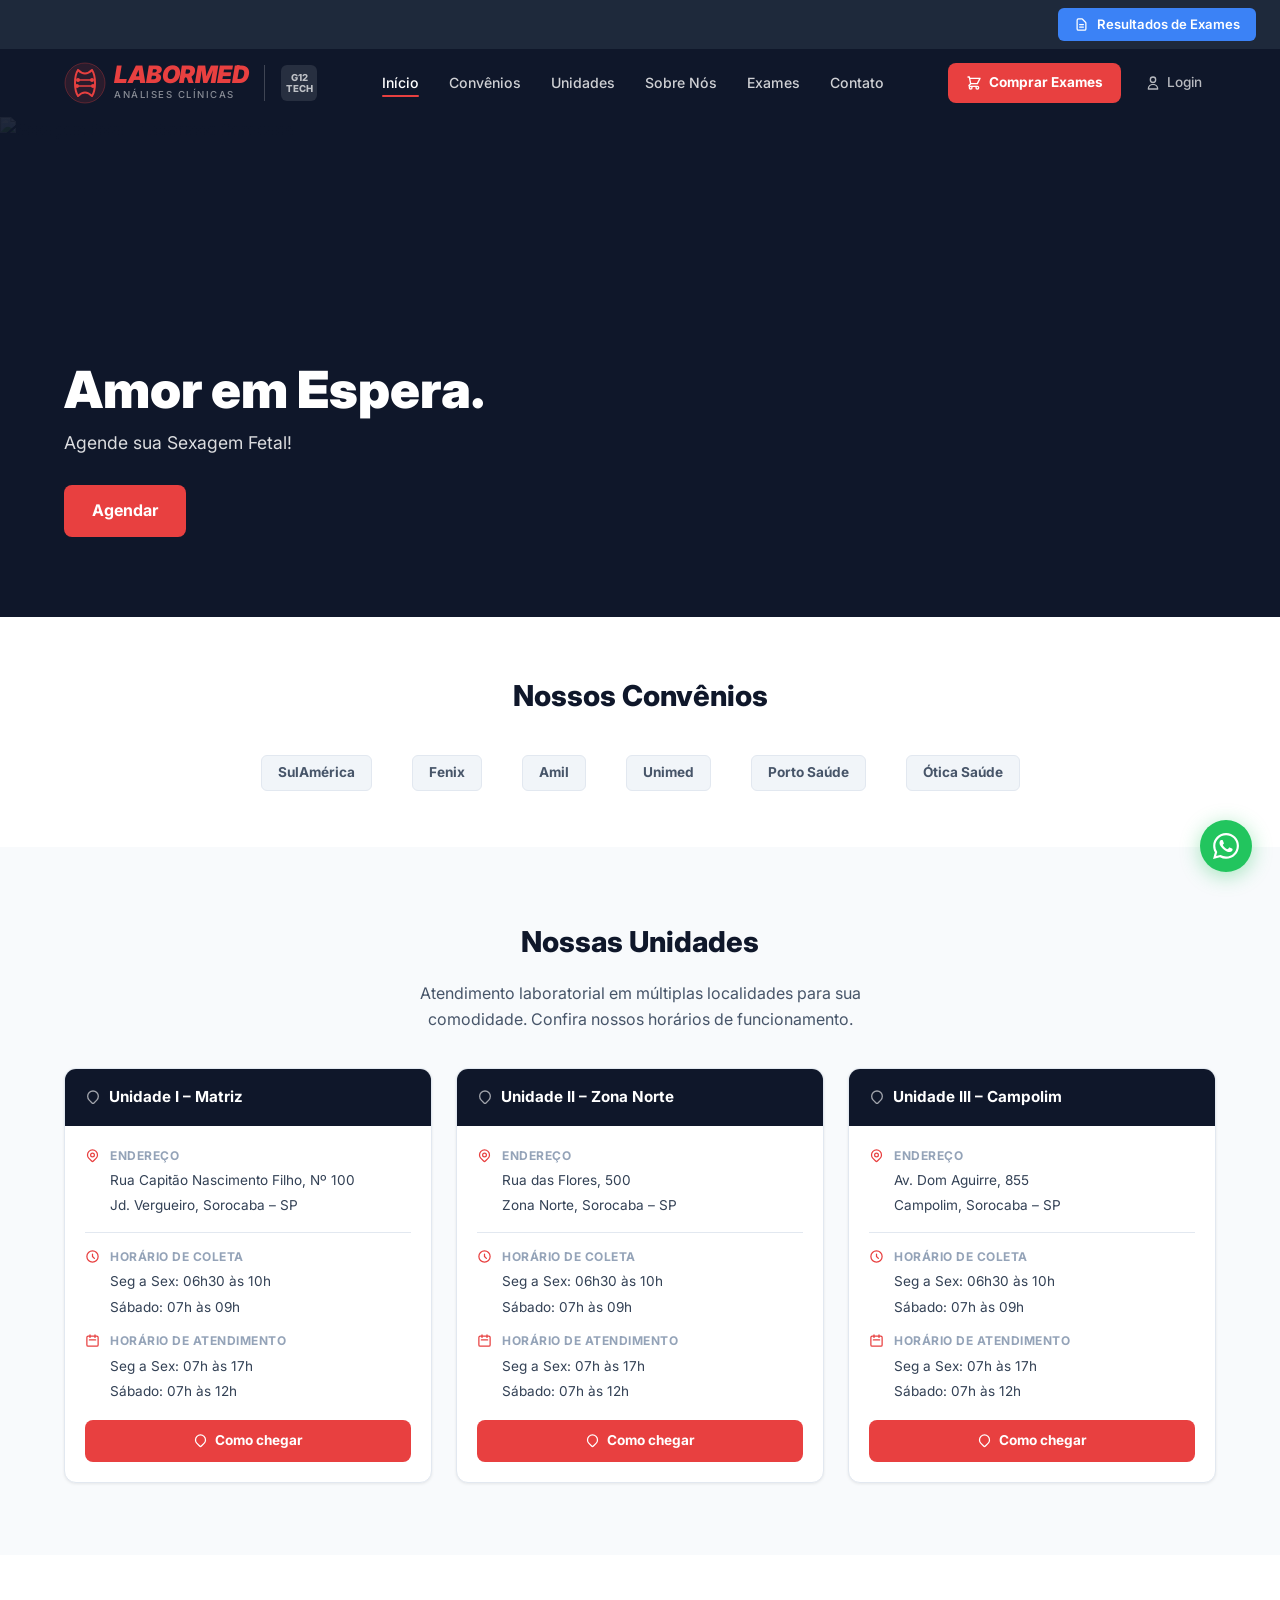
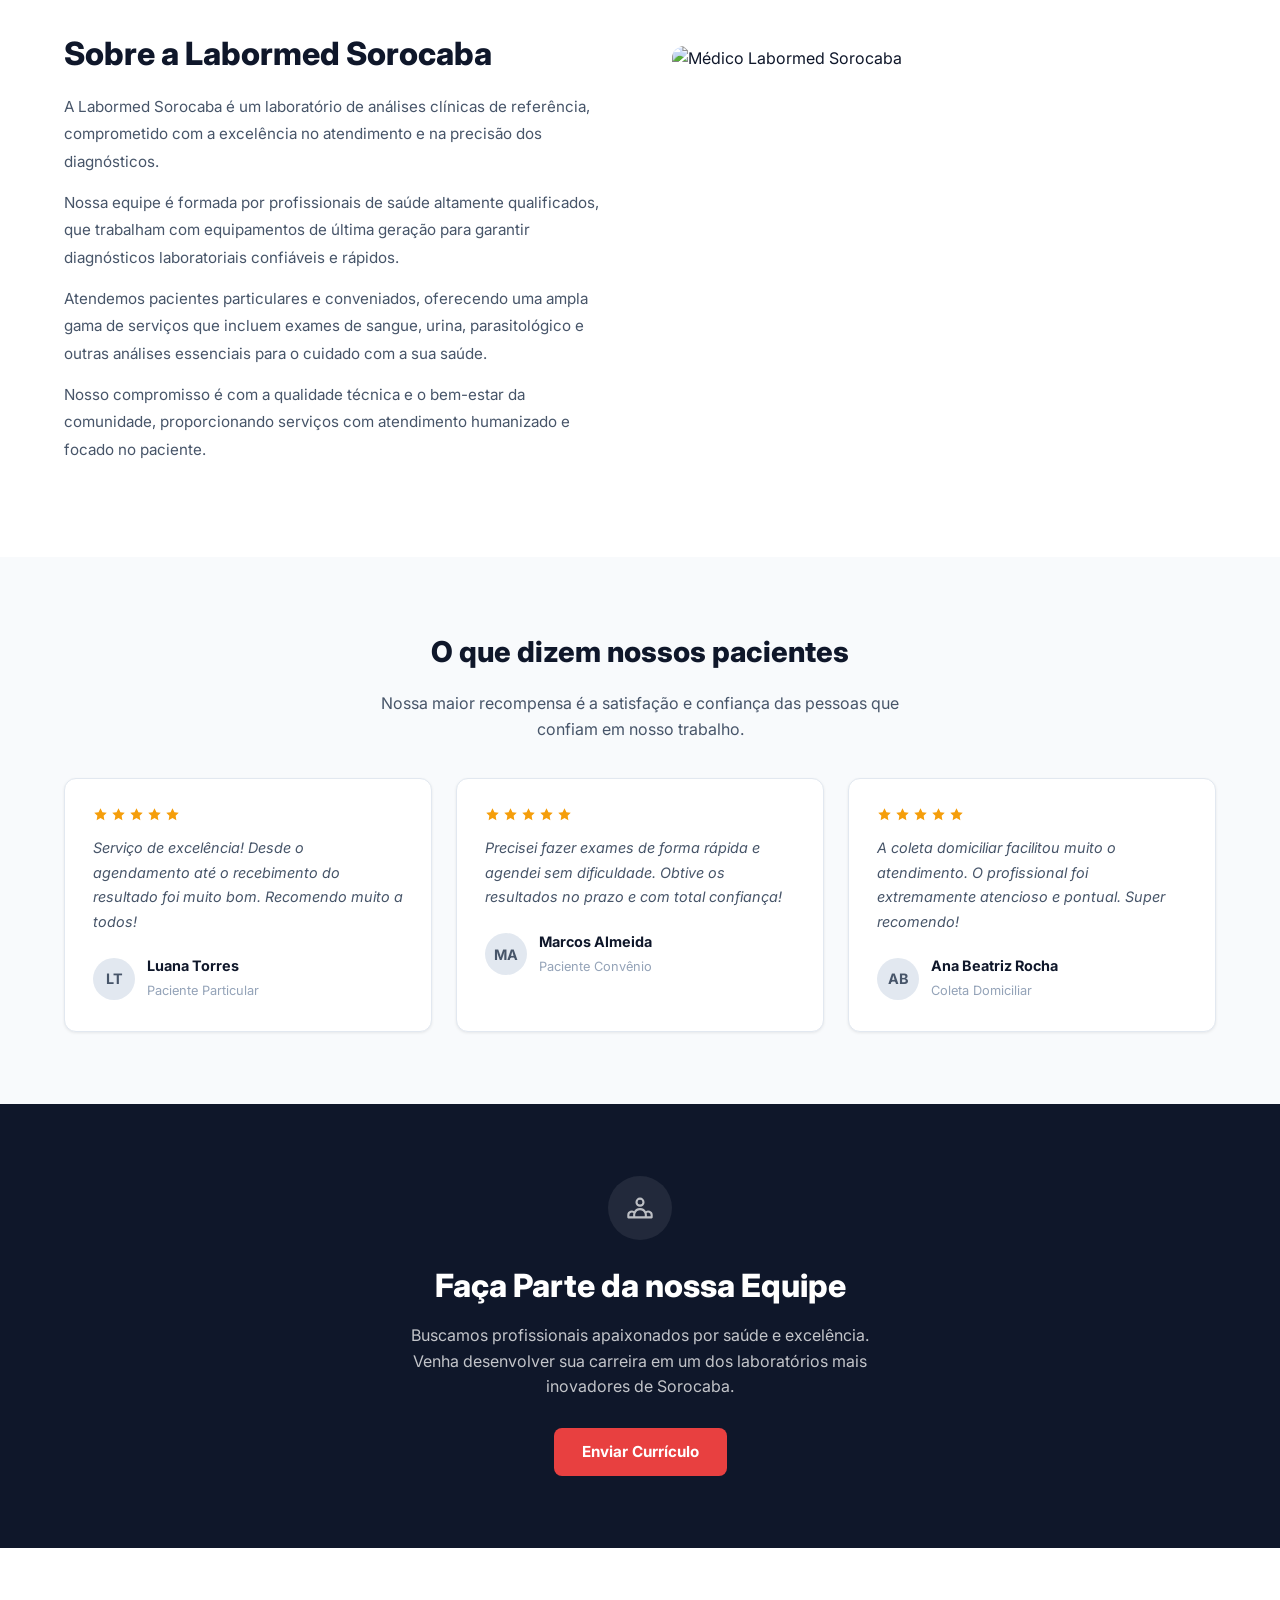
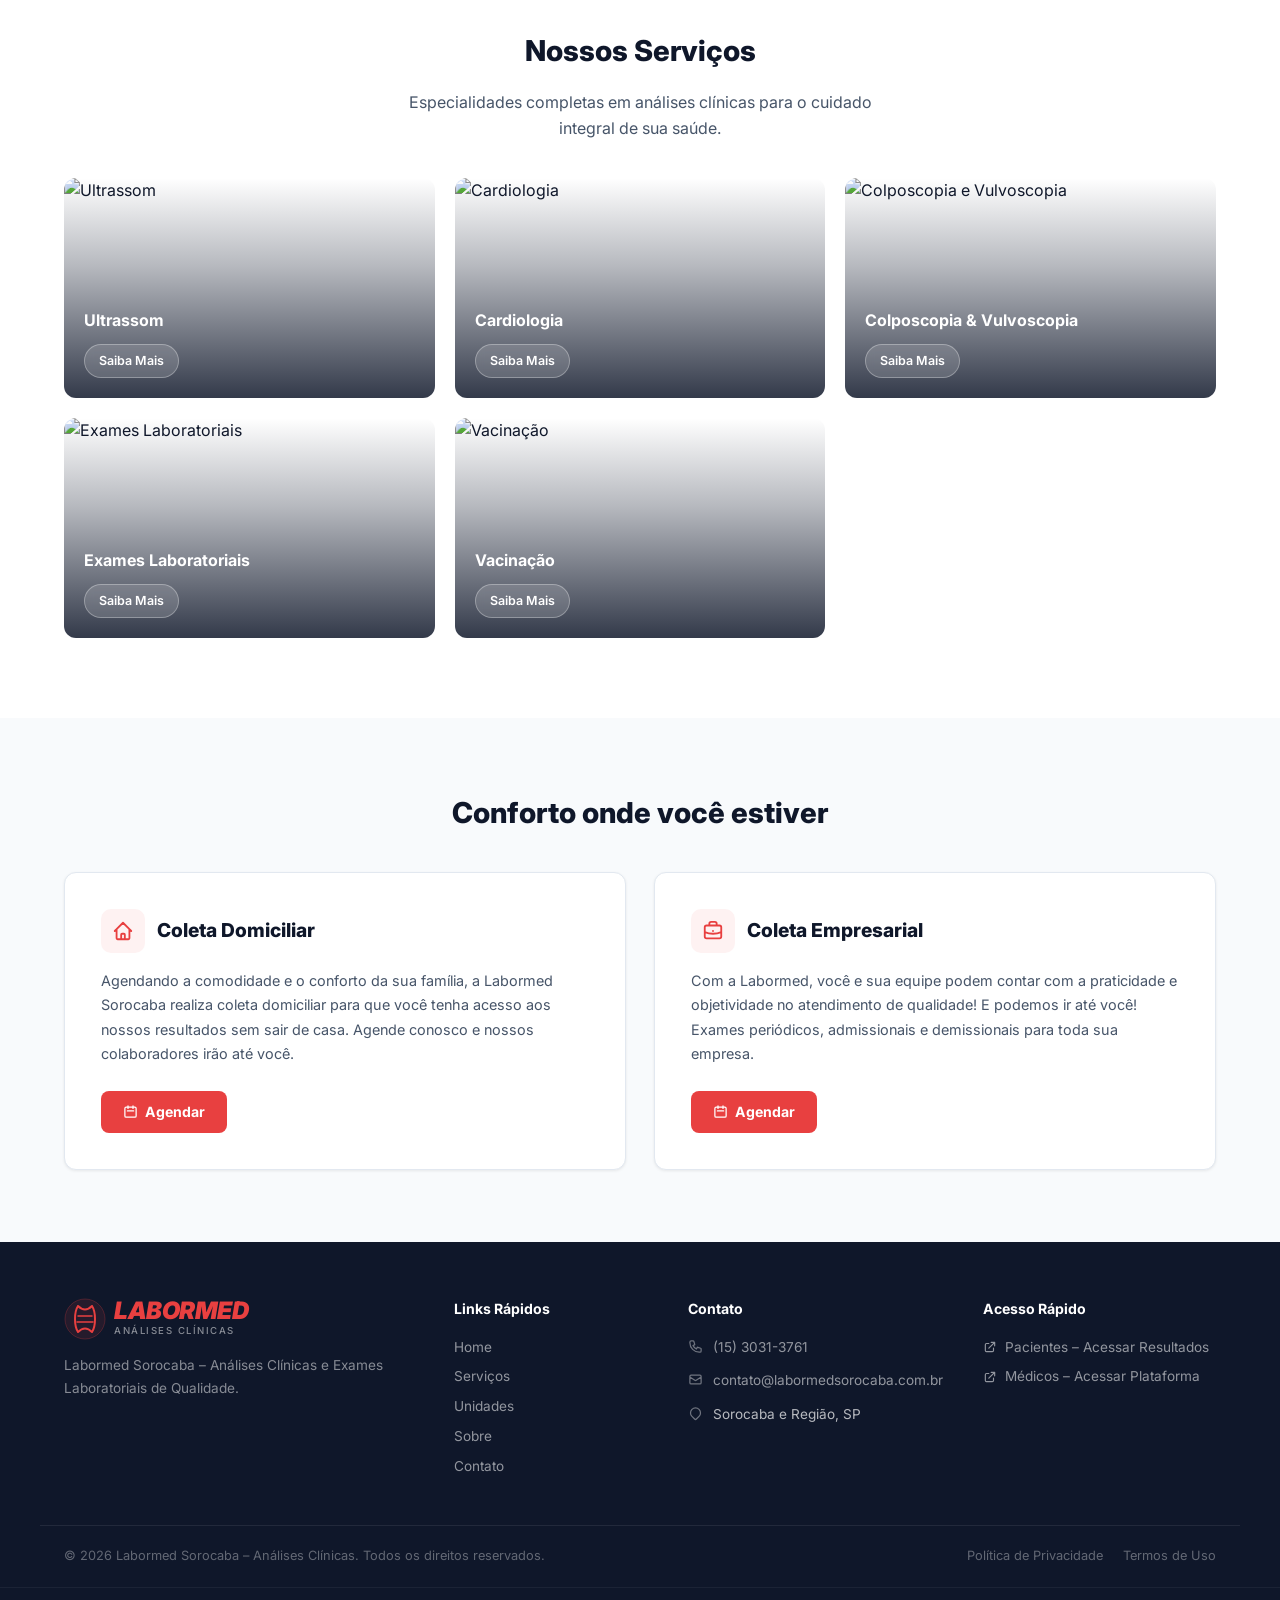
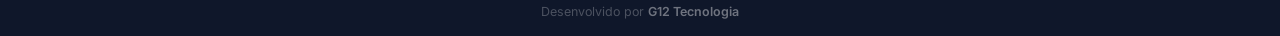
==== commit 827319b7: "Redesign completo fiel ao site de referência - Cores e layout alinhados ao original (navy + vermelho" ====
--- a/index.html
+++ b/index.html
@@ -4,67 +4,70 @@
   <meta charset="UTF-8" />
   <meta name="viewport" content="width=device-width, initial-scale=1.0" />
   <title>Labormed Sorocaba – Análises Clínicas</title>
-  <meta name="description" content="Labormed Sorocaba – Laboratório de Análises Clínicas em Sorocaba. Exames laboratoriais com qualidade, agilidade e resultados online." />
+  <meta name="description" content="Labormed Sorocaba – Laboratório de Análises Clínicas de referência em Sorocaba. Exames laboratoriais, ultrassom, cardiologia, vacinação e mais." />
   <link rel="stylesheet" href="css/style.css" />
-  <link rel="preconnect" href="https://fonts.googleapis.com" />
-  <link rel="preconnect" href="https://fonts.gstatic.com" crossorigin />
-  <link href="https://fonts.googleapis.com/css2?family=Inter:wght@400;500;600;700;800&display=swap" rel="stylesheet" />
-  <style>body { font-family: 'Inter', 'Segoe UI', system-ui, sans-serif; }</style>
+  <link href="https://fonts.googleapis.com/css2?family=Inter:wght@400;500;600;700;800;900&display=swap" rel="stylesheet" />
 </head>
 <body>
 
-<!-- TOP BAR -->
-<div class="topbar">
-  <div class="topbar-inner">
-    <div class="topbar-left">
-      <div class="topbar-item">
-        <svg width="14" height="14" fill="none" viewBox="0 0 24 24" stroke="currentColor"><path stroke-linecap="round" stroke-linejoin="round" stroke-width="2" d="M3 5a2 2 0 012-2h3.28a1 1 0 01.948.684l1.498 4.493a1 1 0 01-.502 1.21l-2.257 1.13a11.042 11.042 0 005.516 5.516l1.13-2.257a1 1 0 011.21-.502l4.493 1.498a1 1 0 01.684.949V19a2 2 0 01-2 2h-1C9.716 21 3 14.284 3 6V5z"/></svg>
-        <a href="tel:+551533000000">(15) 3300-0000</a>
-      </div>
-      <div class="topbar-item">
-        <svg width="14" height="14" fill="none" viewBox="0 0 24 24" stroke="currentColor"><path stroke-linecap="round" stroke-linejoin="round" stroke-width="2" d="M3 8l7.89 5.26a2 2 0 002.22 0L21 8M5 19h14a2 2 0 002-2V7a2 2 0 00-2-2H5a2 2 0 00-2 2v10a2 2 0 002 2z"/></svg>
-        <a href="mailto:contato@labormedsorocaba.com.br">contato@labormedsorocaba.com.br</a>
-      </div>
-    </div>
-    <div class="topbar-right">
-      <div class="topbar-item">
-        <svg width="14" height="14" fill="none" viewBox="0 0 24 24" stroke="currentColor"><path stroke-linecap="round" stroke-linejoin="round" stroke-width="2" d="M12 8v4l3 3m6-3a9 9 0 11-18 0 9 9 0 0118 0z"/></svg>
-        Seg–Sex: 6h–18h &nbsp;|&nbsp; Sáb: 6h–12h
-      </div>
-      <a href="#resultados" style="background:rgba(255,255,255,0.15);padding:4px 14px;border-radius:50px;font-weight:600;">
-        Resultados Online
-      </a>
-    </div>
-  </div>
+<!-- RESULTS BAR -->
+<div class="results-bar">
+  <a href="resultados.html">
+    <svg width="15" height="15" fill="none" viewBox="0 0 24 24" stroke="currentColor" stroke-width="2"><path stroke-linecap="round" stroke-linejoin="round" d="M9 12h6m-6 4h6m2 5H7a2 2 0 01-2-2V5a2 2 0 012-2h5.586a1 1 0 01.707.293l5.414 5.414a1 1 0 01.293.707V19a2 2 0 01-2 2z"/></svg>
+    Resultados de Exames
+  </a>
 </div>
 
 <!-- HEADER -->
 <header>
   <div class="navbar">
     <a href="index.html" class="logo">
-      <div class="logo-icon">
-        <svg width="28" height="28" fill="none" viewBox="0 0 24 24" stroke="white" stroke-width="1.8">
-          <path stroke-linecap="round" stroke-linejoin="round" d="M19.428 15.428a2 2 0 00-1.022-.547l-2.387-.477a6 6 0 00-3.86.517l-.318.158a6 6 0 01-3.86.517L6.05 15.21a2 2 0 00-1.806.547M8 4h8l-1 1v5.172a2 2 0 00.586 1.414l5 5c1.26 1.26.367 3.414-1.415 3.414H4.828c-1.782 0-2.674-2.154-1.414-3.414l5-5A2 2 0 009 10.172V5L8 4z"/>
+      <div class="logo-mark">
+        <svg class="logo-dna" viewBox="0 0 42 42" fill="none" xmlns="http://www.w3.org/2000/svg">
+          <circle cx="21" cy="21" r="20" fill="rgba(232,64,64,0.12)" stroke="rgba(232,64,64,0.3)" stroke-width="1"/>
+          <path d="M14 8 Q21 15 28 8" stroke="#e84040" stroke-width="2" fill="none" stroke-linecap="round"/>
+          <path d="M14 34 Q21 27 28 34" stroke="#e84040" stroke-width="2" fill="none" stroke-linecap="round"/>
+          <path d="M14 8 C10 14 10 28 14 34" stroke="#e84040" stroke-width="2" fill="none"/>
+          <path d="M28 8 C32 14 32 28 28 34" stroke="#e84040" stroke-width="2" fill="none"/>
+          <line x1="14" y1="18" x2="28" y2="18" stroke="#e84040" stroke-width="1.5" stroke-linecap="round"/>
+          <line x1="13" y1="24" x2="29" y2="24" stroke="#e84040" stroke-width="1.5" stroke-linecap="round"/>
+          <circle cx="14" cy="18" r="2" fill="#e84040"/>
+          <circle cx="28" cy="18" r="2" fill="#e84040"/>
+          <circle cx="13" cy="24" r="2" fill="#e84040"/>
+          <circle cx="29" cy="24" r="2" fill="#e84040"/>
         </svg>
-      </div>
-      <div class="logo-text">
-        <h1>Labormed</h1>
-        <p>Sorocaba &nbsp;|&nbsp; Análises Clínicas</p>
-      </div>
+        <div class="logo-text-wrap">
+          <span class="logo-name">LABORMED</span>
+          <span class="logo-sub">Análises Clínicas</span>
+        </div>
+      </div>
+      <div class="logo-divider"></div>
+      <div class="logo-g12">G12<br>TECH</div>
     </a>
 
     <nav id="main-nav">
       <ul>
         <li><a href="index.html" class="active">Início</a></li>
-        <li><a href="#sobre">Sobre Nós</a></li>
-        <li><a href="#exames">Exames</a></li>
-        <li><a href="#unidades">Unidades</a></li>
-        <li><a href="parceiros.html" class="nav-partner">Seja Nosso Parceiro</a></li>
-        <li><a href="#resultados" class="nav-results">Resultados Online</a></li>
+        <li><a href="convenios.html">Convênios</a></li>
+        <li><a href="index.html#unidades">Unidades</a></li>
+        <li><a href="index.html#sobre">Sobre Nós</a></li>
+        <li><a href="exames.html">Exames</a></li>
+        <li><a href="contato.html">Contato</a></li>
       </ul>
     </nav>
 
-    <button class="menu-toggle" aria-label="Abrir menu">
+    <div class="nav-actions">
+      <a href="comprar-exames.html" class="btn-comprar">
+        <svg width="16" height="16" fill="none" viewBox="0 0 24 24" stroke="currentColor" stroke-width="2"><path stroke-linecap="round" stroke-linejoin="round" d="M3 3h2l.4 2M7 13h10l4-8H5.4M7 13L5.4 5M7 13l-2.293 2.293c-.63.63-.184 1.707.707 1.707H17m0 0a2 2 0 100 4 2 2 0 000-4zm-8 2a2 2 0 11-4 0 2 2 0 014 0z"/></svg>
+        Comprar Exames
+      </a>
+      <a href="medicos-e-clinicas.html" class="btn-login">
+        <svg width="16" height="16" fill="none" viewBox="0 0 24 24" stroke="currentColor" stroke-width="2"><path stroke-linecap="round" stroke-linejoin="round" d="M16 7a4 4 0 11-8 0 4 4 0 018 0zM12 14a7 7 0 00-7 7h14a7 7 0 00-7-7z"/></svg>
+        Login
+      </a>
+    </div>
+
+    <button class="menu-toggle" aria-label="Menu">
       <span></span><span></span><span></span>
     </button>
   </div>
@@ -72,521 +75,402 @@
 
 <!-- HERO -->
 <section class="hero">
-  <img class="hero-bg"
-    src="https://images.unsplash.com/photo-1579154204601-01588f351e67?w=1600&q=80&auto=format&fit=crop"
-    alt="Laboratório de análises clínicas"
-    loading="eager" />
-  <div class="hero-overlay"></div>
+  <img class="hero-img"
+    src="https://images.unsplash.com/photo-1584820927498-cfe5211fd8bf?w=1600&q=80&auto=format&fit=crop"
+    alt="Sexagem Fetal - Labormed Sorocaba" />
+  <div class="hero-gradient"></div>
   <div class="hero-inner">
-    <div class="hero-content">
-      <div class="hero-badge">
-        <svg width="14" height="14" fill="currentColor" viewBox="0 0 24 24"><path d="M12 2l3.09 6.26L22 9.27l-5 4.87 1.18 6.88L12 17.77l-6.18 3.25L7 14.14 2 9.27l6.91-1.01L12 2z"/></svg>
-        Referência em Análises Clínicas
-      </div>
-      <h2>Sua saúde merece <span>resultados confiáveis</span></h2>
-      <p>Mais de 20 anos cuidando da saúde de Sorocaba com tecnologia de ponta, equipe especializada e laudos com agilidade e precisão.</p>
-      <div class="hero-actions">
-        <a href="#exames" class="btn btn-primary">
-          <svg width="18" height="18" fill="none" viewBox="0 0 24 24" stroke="currentColor"><path stroke-linecap="round" stroke-linejoin="round" stroke-width="2" d="M9 5H7a2 2 0 00-2 2v12a2 2 0 002 2h10a2 2 0 002-2V7a2 2 0 00-2-2h-2M9 5a2 2 0 002 2h2a2 2 0 002-2M9 5a2 2 0 012-2h2a2 2 0 012 2"/></svg>
-          Ver Exames
+    <h1>Amor em Espera.</h1>
+    <p>Agende sua Sexagem Fetal!</p>
+    <a href="contato.html" class="btn-agendar">Agendar</a>
+  </div>
+</section>
+
+<!-- CONVÊNIOS -->
+<section class="convenios-section">
+  <div class="container">
+    <h2 class="section-title">Nossos Convênios</h2>
+    <div class="convenios-track">
+      <span class="convenio-placeholder">SulAmérica</span>
+      <span class="convenio-placeholder">Fenix</span>
+      <span class="convenio-placeholder">Amil</span>
+      <span class="convenio-placeholder">Unimed</span>
+      <span class="convenio-placeholder">Porto Saúde</span>
+      <span class="convenio-placeholder">Ótica Saúde</span>
+    </div>
+  </div>
+</section>
+
+<!-- UNIDADES -->
+<section class="units-section" id="unidades">
+  <div class="container">
+    <h2 class="section-title">Nossas Unidades</h2>
+    <p class="section-subtitle">Atendimento laboratorial em múltiplas localidades para sua comodidade. Confira nossos horários de funcionamento.</p>
+    <div class="units-grid">
+
+      <div class="unit-card">
+        <div class="unit-card-header">
+          <svg width="16" height="16" fill="none" viewBox="0 0 24 24" stroke="currentColor" stroke-width="2"><path stroke-linecap="round" stroke-linejoin="round" d="M17.657 16.657L13.414 20.9a2 2 0 01-2.827 0l-4.244-4.243a8 8 0 1111.314 0z"/></svg>
+          Unidade I – Matriz
+        </div>
+        <div class="unit-card-body">
+          <div class="unit-info-row">
+            <svg width="15" height="15" fill="none" viewBox="0 0 24 24" stroke="currentColor" stroke-width="2"><path stroke-linecap="round" stroke-linejoin="round" d="M17.657 16.657L13.414 20.9a2 2 0 01-2.827 0l-4.244-4.243a8 8 0 1111.314 0z"/><path stroke-linecap="round" stroke-linejoin="round" d="M15 11a3 3 0 11-6 0 3 3 0 016 0z"/></svg>
+            <div>
+              <span class="unit-info-label">Endereço</span>
+              <span class="unit-info-val">Rua Capitão Nascimento Filho, Nº 100<br>Jd. Vergueiro, Sorocaba – SP</span>
+            </div>
+          </div>
+          <div class="unit-divider"></div>
+          <div class="unit-info-row">
+            <svg width="15" height="15" fill="none" viewBox="0 0 24 24" stroke="currentColor" stroke-width="2"><path stroke-linecap="round" stroke-linejoin="round" d="M12 8v4l3 3m6-3a9 9 0 11-18 0 9 9 0 0118 0z"/></svg>
+            <div>
+              <span class="unit-info-label">Horário de Coleta</span>
+              <span class="unit-info-val">Seg a Sex: 06h30 às 10h<br>Sábado: 07h às 09h</span>
+            </div>
+          </div>
+          <div class="unit-info-row">
+            <svg width="15" height="15" fill="none" viewBox="0 0 24 24" stroke="currentColor" stroke-width="2"><path stroke-linecap="round" stroke-linejoin="round" d="M8 7V3m8 4V3m-9 8h10M5 21h14a2 2 0 002-2V7a2 2 0 00-2-2H5a2 2 0 00-2 2v12a2 2 0 002 2z"/></svg>
+            <div>
+              <span class="unit-info-label">Horário de Atendimento</span>
+              <span class="unit-info-val">Seg a Sex: 07h às 17h<br>Sábado: 07h às 12h</span>
+            </div>
+          </div>
+          <a href="https://maps.google.com" target="_blank" rel="noopener" class="btn-como-chegar">
+            <svg width="15" height="15" fill="none" viewBox="0 0 24 24" stroke="currentColor" stroke-width="2"><path stroke-linecap="round" stroke-linejoin="round" d="M17.657 16.657L13.414 20.9a2 2 0 01-2.827 0l-4.244-4.243a8 8 0 1111.314 0z"/></svg>
+            Como chegar
+          </a>
+        </div>
+      </div>
+
+      <div class="unit-card">
+        <div class="unit-card-header">
+          <svg width="16" height="16" fill="none" viewBox="0 0 24 24" stroke="currentColor" stroke-width="2"><path stroke-linecap="round" stroke-linejoin="round" d="M17.657 16.657L13.414 20.9a2 2 0 01-2.827 0l-4.244-4.243a8 8 0 1111.314 0z"/></svg>
+          Unidade II – Zona Norte
+        </div>
+        <div class="unit-card-body">
+          <div class="unit-info-row">
+            <svg width="15" height="15" fill="none" viewBox="0 0 24 24" stroke="currentColor" stroke-width="2"><path stroke-linecap="round" stroke-linejoin="round" d="M17.657 16.657L13.414 20.9a2 2 0 01-2.827 0l-4.244-4.243a8 8 0 1111.314 0z"/><path stroke-linecap="round" stroke-linejoin="round" d="M15 11a3 3 0 11-6 0 3 3 0 016 0z"/></svg>
+            <div>
+              <span class="unit-info-label">Endereço</span>
+              <span class="unit-info-val">Rua das Flores, 500<br>Zona Norte, Sorocaba – SP</span>
+            </div>
+          </div>
+          <div class="unit-divider"></div>
+          <div class="unit-info-row">
+            <svg width="15" height="15" fill="none" viewBox="0 0 24 24" stroke="currentColor" stroke-width="2"><path stroke-linecap="round" stroke-linejoin="round" d="M12 8v4l3 3m6-3a9 9 0 11-18 0 9 9 0 0118 0z"/></svg>
+            <div>
+              <span class="unit-info-label">Horário de Coleta</span>
+              <span class="unit-info-val">Seg a Sex: 06h30 às 10h<br>Sábado: 07h às 09h</span>
+            </div>
+          </div>
+          <div class="unit-info-row">
+            <svg width="15" height="15" fill="none" viewBox="0 0 24 24" stroke="currentColor" stroke-width="2"><path stroke-linecap="round" stroke-linejoin="round" d="M8 7V3m8 4V3m-9 8h10M5 21h14a2 2 0 002-2V7a2 2 0 00-2-2H5a2 2 0 00-2 2v12a2 2 0 002 2z"/></svg>
+            <div>
+              <span class="unit-info-label">Horário de Atendimento</span>
+              <span class="unit-info-val">Seg a Sex: 07h às 17h<br>Sábado: 07h às 12h</span>
+            </div>
+          </div>
+          <a href="https://maps.google.com" target="_blank" rel="noopener" class="btn-como-chegar">
+            <svg width="15" height="15" fill="none" viewBox="0 0 24 24" stroke="currentColor" stroke-width="2"><path stroke-linecap="round" stroke-linejoin="round" d="M17.657 16.657L13.414 20.9a2 2 0 01-2.827 0l-4.244-4.243a8 8 0 1111.314 0z"/></svg>
+            Como chegar
+          </a>
+        </div>
+      </div>
+
+      <div class="unit-card">
+        <div class="unit-card-header">
+          <svg width="16" height="16" fill="none" viewBox="0 0 24 24" stroke="currentColor" stroke-width="2"><path stroke-linecap="round" stroke-linejoin="round" d="M17.657 16.657L13.414 20.9a2 2 0 01-2.827 0l-4.244-4.243a8 8 0 1111.314 0z"/></svg>
+          Unidade III – Campolim
+        </div>
+        <div class="unit-card-body">
+          <div class="unit-info-row">
+            <svg width="15" height="15" fill="none" viewBox="0 0 24 24" stroke="currentColor" stroke-width="2"><path stroke-linecap="round" stroke-linejoin="round" d="M17.657 16.657L13.414 20.9a2 2 0 01-2.827 0l-4.244-4.243a8 8 0 1111.314 0z"/><path stroke-linecap="round" stroke-linejoin="round" d="M15 11a3 3 0 11-6 0 3 3 0 016 0z"/></svg>
+            <div>
+              <span class="unit-info-label">Endereço</span>
+              <span class="unit-info-val">Av. Dom Aguirre, 855<br>Campolim, Sorocaba – SP</span>
+            </div>
+          </div>
+          <div class="unit-divider"></div>
+          <div class="unit-info-row">
+            <svg width="15" height="15" fill="none" viewBox="0 0 24 24" stroke="currentColor" stroke-width="2"><path stroke-linecap="round" stroke-linejoin="round" d="M12 8v4l3 3m6-3a9 9 0 11-18 0 9 9 0 0118 0z"/></svg>
+            <div>
+              <span class="unit-info-label">Horário de Coleta</span>
+              <span class="unit-info-val">Seg a Sex: 06h30 às 10h<br>Sábado: 07h às 09h</span>
+            </div>
+          </div>
+          <div class="unit-info-row">
+            <svg width="15" height="15" fill="none" viewBox="0 0 24 24" stroke="currentColor" stroke-width="2"><path stroke-linecap="round" stroke-linejoin="round" d="M8 7V3m8 4V3m-9 8h10M5 21h14a2 2 0 002-2V7a2 2 0 00-2-2H5a2 2 0 00-2 2v12a2 2 0 002 2z"/></svg>
+            <div>
+              <span class="unit-info-label">Horário de Atendimento</span>
+              <span class="unit-info-val">Seg a Sex: 07h às 17h<br>Sábado: 07h às 12h</span>
+            </div>
+          </div>
+          <a href="https://maps.google.com" target="_blank" rel="noopener" class="btn-como-chegar">
+            <svg width="15" height="15" fill="none" viewBox="0 0 24 24" stroke="currentColor" stroke-width="2"><path stroke-linecap="round" stroke-linejoin="round" d="M17.657 16.657L13.414 20.9a2 2 0 01-2.827 0l-4.244-4.243a8 8 0 1111.314 0z"/></svg>
+            Como chegar
+          </a>
+        </div>
+      </div>
+
+    </div>
+  </div>
+</section>
+
+<!-- SOBRE -->
+<section class="sobre-section" id="sobre">
+  <div class="container">
+    <div class="sobre-grid">
+      <div class="sobre-content">
+        <h2>Sobre a Labormed Sorocaba</h2>
+        <p>A Labormed Sorocaba é um laboratório de análises clínicas de referência, comprometido com a excelência no atendimento e na precisão dos diagnósticos.</p>
+        <p>Nossa equipe é formada por profissionais de saúde altamente qualificados, que trabalham com equipamentos de última geração para garantir diagnósticos laboratoriais confiáveis e rápidos.</p>
+        <p>Atendemos pacientes particulares e conveniados, oferecendo uma ampla gama de serviços que incluem exames de sangue, urina, parasitológico e outras análises essenciais para o cuidado com a sua saúde.</p>
+        <p>Nosso compromisso é com a qualidade técnica e o bem-estar da comunidade, proporcionando serviços com atendimento humanizado e focado no paciente.</p>
+      </div>
+      <img class="sobre-img"
+        src="https://images.unsplash.com/photo-1612349317150-e413f6a5b16d?w=700&q=80&auto=format&fit=crop"
+        alt="Médico Labormed Sorocaba" loading="lazy" />
+    </div>
+  </div>
+</section>
+
+<!-- DEPOIMENTOS -->
+<section class="depoimentos-section">
+  <div class="container">
+    <h2 class="section-title">O que dizem nossos pacientes</h2>
+    <p class="section-subtitle">Nossa maior recompensa é a satisfação e confiança das pessoas que confiam em nosso trabalho.</p>
+    <div class="depoimentos-grid">
+
+      <div class="depoimento-card">
+        <div class="depoimento-stars">
+          <svg width="15" height="15" fill="currentColor" viewBox="0 0 24 24"><path d="M12 2l3.09 6.26L22 9.27l-5 4.87 1.18 6.88L12 17.77l-6.18 3.25L7 14.14 2 9.27l6.91-1.01L12 2z"/></svg>
+          <svg width="15" height="15" fill="currentColor" viewBox="0 0 24 24"><path d="M12 2l3.09 6.26L22 9.27l-5 4.87 1.18 6.88L12 17.77l-6.18 3.25L7 14.14 2 9.27l6.91-1.01L12 2z"/></svg>
+          <svg width="15" height="15" fill="currentColor" viewBox="0 0 24 24"><path d="M12 2l3.09 6.26L22 9.27l-5 4.87 1.18 6.88L12 17.77l-6.18 3.25L7 14.14 2 9.27l6.91-1.01L12 2z"/></svg>
+          <svg width="15" height="15" fill="currentColor" viewBox="0 0 24 24"><path d="M12 2l3.09 6.26L22 9.27l-5 4.87 1.18 6.88L12 17.77l-6.18 3.25L7 14.14 2 9.27l6.91-1.01L12 2z"/></svg>
+          <svg width="15" height="15" fill="currentColor" viewBox="0 0 24 24"><path d="M12 2l3.09 6.26L22 9.27l-5 4.87 1.18 6.88L12 17.77l-6.18 3.25L7 14.14 2 9.27l6.91-1.01L12 2z"/></svg>
+        </div>
+        <p class="depoimento-text">Serviço de excelência! Desde o agendamento até o recebimento do resultado foi muito bom. Recomendo muito a todos!</p>
+        <div class="depoimento-author">
+          <div class="depoimento-avatar">LT</div>
+          <div>
+            <span class="depoimento-name">Luana Torres</span>
+            <span class="depoimento-role">Paciente Particular</span>
+          </div>
+        </div>
+      </div>
+
+      <div class="depoimento-card">
+        <div class="depoimento-stars">
+          <svg width="15" height="15" fill="currentColor" viewBox="0 0 24 24"><path d="M12 2l3.09 6.26L22 9.27l-5 4.87 1.18 6.88L12 17.77l-6.18 3.25L7 14.14 2 9.27l6.91-1.01L12 2z"/></svg>
+          <svg width="15" height="15" fill="currentColor" viewBox="0 0 24 24"><path d="M12 2l3.09 6.26L22 9.27l-5 4.87 1.18 6.88L12 17.77l-6.18 3.25L7 14.14 2 9.27l6.91-1.01L12 2z"/></svg>
+          <svg width="15" height="15" fill="currentColor" viewBox="0 0 24 24"><path d="M12 2l3.09 6.26L22 9.27l-5 4.87 1.18 6.88L12 17.77l-6.18 3.25L7 14.14 2 9.27l6.91-1.01L12 2z"/></svg>
+          <svg width="15" height="15" fill="currentColor" viewBox="0 0 24 24"><path d="M12 2l3.09 6.26L22 9.27l-5 4.87 1.18 6.88L12 17.77l-6.18 3.25L7 14.14 2 9.27l6.91-1.01L12 2z"/></svg>
+          <svg width="15" height="15" fill="currentColor" viewBox="0 0 24 24"><path d="M12 2l3.09 6.26L22 9.27l-5 4.87 1.18 6.88L12 17.77l-6.18 3.25L7 14.14 2 9.27l6.91-1.01L12 2z"/></svg>
+        </div>
+        <p class="depoimento-text">Precisei fazer exames de forma rápida e agendei sem dificuldade. Obtive os resultados no prazo e com total confiança!</p>
+        <div class="depoimento-author">
+          <div class="depoimento-avatar">MA</div>
+          <div>
+            <span class="depoimento-name">Marcos Almeida</span>
+            <span class="depoimento-role">Paciente Convênio</span>
+          </div>
+        </div>
+      </div>
+
+      <div class="depoimento-card">
+        <div class="depoimento-stars">
+          <svg width="15" height="15" fill="currentColor" viewBox="0 0 24 24"><path d="M12 2l3.09 6.26L22 9.27l-5 4.87 1.18 6.88L12 17.77l-6.18 3.25L7 14.14 2 9.27l6.91-1.01L12 2z"/></svg>
+          <svg width="15" height="15" fill="currentColor" viewBox="0 0 24 24"><path d="M12 2l3.09 6.26L22 9.27l-5 4.87 1.18 6.88L12 17.77l-6.18 3.25L7 14.14 2 9.27l6.91-1.01L12 2z"/></svg>
+          <svg width="15" height="15" fill="currentColor" viewBox="0 0 24 24"><path d="M12 2l3.09 6.26L22 9.27l-5 4.87 1.18 6.88L12 17.77l-6.18 3.25L7 14.14 2 9.27l6.91-1.01L12 2z"/></svg>
+          <svg width="15" height="15" fill="currentColor" viewBox="0 0 24 24"><path d="M12 2l3.09 6.26L22 9.27l-5 4.87 1.18 6.88L12 17.77l-6.18 3.25L7 14.14 2 9.27l6.91-1.01L12 2z"/></svg>
+          <svg width="15" height="15" fill="currentColor" viewBox="0 0 24 24"><path d="M12 2l3.09 6.26L22 9.27l-5 4.87 1.18 6.88L12 17.77l-6.18 3.25L7 14.14 2 9.27l6.91-1.01L12 2z"/></svg>
+        </div>
+        <p class="depoimento-text">A coleta domiciliar facilitou muito o atendimento. O profissional foi extremamente atencioso e pontual. Super recomendo!</p>
+        <div class="depoimento-author">
+          <div class="depoimento-avatar">AB</div>
+          <div>
+            <span class="depoimento-name">Ana Beatriz Rocha</span>
+            <span class="depoimento-role">Coleta Domiciliar</span>
+          </div>
+        </div>
+      </div>
+
+    </div>
+  </div>
+</section>
+
+<!-- EQUIPE -->
+<section class="equipe-section">
+  <div class="equipe-icon">
+    <svg width="28" height="28" fill="none" viewBox="0 0 24 24" stroke="rgba(255,255,255,0.7)" stroke-width="1.8"><path stroke-linecap="round" stroke-linejoin="round" d="M17 20h5v-2a3 3 0 00-5.356-1.857M17 20H7m10 0v-2c0-.656-.126-1.283-.356-1.857M7 20H2v-2a3 3 0 015.356-1.857M7 20v-2c0-.656.126-1.283.356-1.857m0 0a5.002 5.002 0 019.288 0M15 7a3 3 0 11-6 0 3 3 0 016 0z"/></svg>
+  </div>
+  <h2>Faça Parte da nossa Equipe</h2>
+  <p>Buscamos profissionais apaixonados por saúde e excelência. Venha desenvolver sua carreira em um dos laboratórios mais inovadores de Sorocaba.</p>
+  <a href="contato.html" class="btn-curriculo">Enviar Currículo</a>
+</section>
+
+<!-- SERVIÇOS -->
+<section class="servicos-section">
+  <div class="container">
+    <h2 class="section-title">Nossos Serviços</h2>
+    <p class="section-subtitle">Especialidades completas em análises clínicas para o cuidado integral de sua saúde.</p>
+    <div class="servicos-grid">
+
+      <div class="servico-card">
+        <img src="https://images.unsplash.com/photo-1559757148-5c350d0d3c56?w=600&q=80&auto=format&fit=crop" alt="Ultrassom" loading="lazy" />
+        <div class="servico-overlay">
+          <span class="servico-name">Ultrassom</span>
+          <a href="servicos/ultrassom.html" class="btn-saiba-mais">Saiba Mais</a>
+        </div>
+      </div>
+
+      <div class="servico-card">
+        <img src="https://images.unsplash.com/photo-1628348068343-c6a848d2b6dd?w=600&q=80&auto=format&fit=crop" alt="Cardiologia" loading="lazy" />
+        <div class="servico-overlay">
+          <span class="servico-name">Cardiologia</span>
+          <a href="servicos/cardiologia.html" class="btn-saiba-mais">Saiba Mais</a>
+        </div>
+      </div>
+
+      <div class="servico-card">
+        <img src="https://images.unsplash.com/photo-1666214280557-f1b5022eb634?w=600&q=80&auto=format&fit=crop" alt="Colposcopia e Vulvoscopia" loading="lazy" />
+        <div class="servico-overlay">
+          <span class="servico-name">Colposcopia &amp; Vulvoscopia</span>
+          <a href="servicos/colposcopia.html" class="btn-saiba-mais">Saiba Mais</a>
+        </div>
+      </div>
+
+      <div class="servico-card">
+        <img src="https://images.unsplash.com/photo-1579154204601-01588f351e67?w=600&q=80&auto=format&fit=crop" alt="Exames Laboratoriais" loading="lazy" />
+        <div class="servico-overlay">
+          <span class="servico-name">Exames Laboratoriais</span>
+          <a href="exames.html" class="btn-saiba-mais">Saiba Mais</a>
+        </div>
+      </div>
+
+      <div class="servico-card">
+        <img src="https://images.unsplash.com/photo-1584118624012-df056829fbd0?w=600&q=80&auto=format&fit=crop" alt="Vacinação" loading="lazy" />
+        <div class="servico-overlay">
+          <span class="servico-name">Vacinação</span>
+          <a href="servicos/vacinacao.html" class="btn-saiba-mais">Saiba Mais</a>
+        </div>
+      </div>
+
+    </div>
+  </div>
+</section>
+
+<!-- COLETA -->
+<section class="coleta-section">
+  <div class="container">
+    <h2 class="section-title">Conforto onde você estiver</h2>
+    <div class="coleta-grid">
+
+      <div class="coleta-card">
+        <div class="coleta-card-header">
+          <div class="coleta-icon">
+            <svg width="22" height="22" fill="none" viewBox="0 0 24 24" stroke="#e84040" stroke-width="2"><path stroke-linecap="round" stroke-linejoin="round" d="M3 12l2-2m0 0l7-7 7 7M5 10v10a1 1 0 001 1h3m10-11l2 2m-2-2v10a1 1 0 01-1 1h-3m-6 0a1 1 0 001-1v-4a1 1 0 011-1h2a1 1 0 011 1v4a1 1 0 001 1m-6 0h6"/></svg>
+          </div>
+          <h3>Coleta Domiciliar</h3>
+        </div>
+        <p>Agendando a comodidade e o conforto da sua família, a Labormed Sorocaba realiza coleta domiciliar para que você tenha acesso aos nossos resultados sem sair de casa. Agende conosco e nossos colaboradores irão até você.</p>
+        <a href="contato.html" class="btn-agendar-card">
+          <svg width="15" height="15" fill="none" viewBox="0 0 24 24" stroke="currentColor" stroke-width="2"><path stroke-linecap="round" stroke-linejoin="round" d="M8 7V3m8 4V3m-9 8h10M5 21h14a2 2 0 002-2V7a2 2 0 00-2-2H5a2 2 0 00-2 2v12a2 2 0 002 2z"/></svg>
+          Agendar
         </a>
-        <a href="#unidades" class="btn btn-outline-white">
-          <svg width="18" height="18" fill="none" viewBox="0 0 24 24" stroke="currentColor"><path stroke-linecap="round" stroke-linejoin="round" stroke-width="2" d="M17.657 16.657L13.414 20.9a1.998 1.998 0 01-2.827 0l-4.244-4.243a8 8 0 1111.314 0z"/><path stroke-linecap="round" stroke-linejoin="round" stroke-width="2" d="M15 11a3 3 0 11-6 0 3 3 0 016 0z"/></svg>
-          Nossas Unidades
+      </div>
+
+      <div class="coleta-card">
+        <div class="coleta-card-header">
+          <div class="coleta-icon">
+            <svg width="22" height="22" fill="none" viewBox="0 0 24 24" stroke="#e84040" stroke-width="2"><path stroke-linecap="round" stroke-linejoin="round" d="M21 13.255A23.931 23.931 0 0112 15c-3.183 0-6.22-.62-9-1.745M16 6V4a2 2 0 00-2-2h-4a2 2 0 00-2 2v2m4 6h.01M5 20h14a2 2 0 002-2V8a2 2 0 00-2-2H5a2 2 0 00-2 2v10a2 2 0 002 2z"/></svg>
+          </div>
+          <h3>Coleta Empresarial</h3>
+        </div>
+        <p>Com a Labormed, você e sua equipe podem contar com a praticidade e objetividade no atendimento de qualidade! E podemos ir até você! Exames periódicos, admissionais e demissionais para toda sua empresa.</p>
+        <a href="parceiros.html" class="btn-agendar-card">
+          <svg width="15" height="15" fill="none" viewBox="0 0 24 24" stroke="currentColor" stroke-width="2"><path stroke-linecap="round" stroke-linejoin="round" d="M8 7V3m8 4V3m-9 8h10M5 21h14a2 2 0 002-2V7a2 2 0 00-2-2H5a2 2 0 00-2 2v12a2 2 0 002 2z"/></svg>
+          Agendar
         </a>
       </div>
-    </div>
-
-    <div class="hero-cards">
-      <div class="hero-card">
-        <div class="hero-card-icon">
-          <svg width="26" height="26" fill="none" viewBox="0 0 24 24" stroke="white" stroke-width="1.8"><path stroke-linecap="round" stroke-linejoin="round" d="M12 8v4l3 3m6-3a9 9 0 11-18 0 9 9 0 0118 0z"/></svg>
-        </div>
-        <div>
-          <h4>Resultados Rápidos</h4>
-          <p>Laudo digital em até 24 horas</p>
-        </div>
-      </div>
-      <div class="hero-card">
-        <div class="hero-card-icon">
-          <svg width="26" height="26" fill="none" viewBox="0 0 24 24" stroke="white" stroke-width="1.8"><path stroke-linecap="round" stroke-linejoin="round" d="M9 12l2 2 4-4m5.618-4.016A11.955 11.955 0 0112 2.944a11.955 11.955 0 01-8.618 3.04A12.02 12.02 0 003 9c0 5.591 3.824 10.29 9 11.622 5.176-1.332 9-6.03 9-11.622 0-1.042-.133-2.052-.382-3.016z"/></svg>
-        </div>
-        <div>
-          <h4>Qualidade Certificada</h4>
-          <p>Acreditação e controle de qualidade rigoroso</p>
-        </div>
-      </div>
-      <div class="hero-card">
-        <div class="hero-card-icon">
-          <svg width="26" height="26" fill="none" viewBox="0 0 24 24" stroke="white" stroke-width="1.8"><path stroke-linecap="round" stroke-linejoin="round" d="M17 20h5v-2a3 3 0 00-5.356-1.857M17 20H7m10 0v-2c0-.656-.126-1.283-.356-1.857M7 20H2v-2a3 3 0 015.356-1.857M7 20v-2c0-.656.126-1.283.356-1.857m0 0a5.002 5.002 0 019.288 0"/></svg>
-        </div>
-        <div>
-          <h4>Atendimento Humanizado</h4>
-          <p>Equipe capacitada e acolhedora</p>
-        </div>
-      </div>
-    </div>
-  </div>
-</section>
-
-<!-- STATS BAR -->
-<div class="stats-bar">
-  <div class="stats-bar-inner">
-    <div class="stat-item">
-      <div class="stat-number" data-target="20" data-suffix="+">20+</div>
-      <div class="stat-label">Anos de Experiência</div>
-    </div>
-    <div class="stat-item">
-      <div class="stat-number" data-target="500" data-suffix="+">500+</div>
-      <div class="stat-label">Tipos de Exames</div>
-    </div>
-    <div class="stat-item">
-      <div class="stat-number" data-target="150000" data-suffix="+">150.000+</div>
-      <div class="stat-label">Pacientes Atendidos</div>
-    </div>
-    <div class="stat-item">
-      <div class="stat-number" data-target="3" data-suffix="">3</div>
-      <div class="stat-label">Unidades em Sorocaba</div>
-    </div>
-  </div>
-</div>
-
-<!-- SERVICES -->
-<section class="section" id="exames">
-  <div class="container">
-    <div class="section-header">
-      <span class="section-tag">Nossos Exames</span>
-      <h2>Análises completas para <span>cuidar de você</span></h2>
-      <p>Oferecemos uma ampla gama de exames laboratoriais com tecnologia moderna e resultados precisos.</p>
-      <div class="divider"></div>
-    </div>
-    <div class="services-grid">
-
-      <div class="service-card">
-        <div class="service-icon">
-          <svg width="32" height="32" fill="none" viewBox="0 0 24 24" stroke="var(--primary)" stroke-width="1.8"><path stroke-linecap="round" stroke-linejoin="round" d="M19.428 15.428a2 2 0 00-1.022-.547l-2.387-.477a6 6 0 00-3.86.517l-.318.158a6 6 0 01-3.86.517L6.05 15.21a2 2 0 00-1.806.547M8 4h8l-1 1v5.172a2 2 0 00.586 1.414l5 5c1.26 1.26.367 3.414-1.415 3.414H4.828c-1.782 0-2.674-2.154-1.414-3.414l5-5A2 2 0 009 10.172V5L8 4z"/></svg>
-        </div>
-        <h3>Hematologia</h3>
-        <p>Hemograma completo, coagulograma, células hematológicas e avaliação do sistema sanguíneo.</p>
-        <a href="#" class="service-link">Ver mais <svg width="14" height="14" fill="none" viewBox="0 0 24 24" stroke="currentColor"><path stroke-linecap="round" stroke-linejoin="round" stroke-width="2" d="M9 5l7 7-7 7"/></svg></a>
-      </div>
-
-      <div class="service-card">
-        <div class="service-icon">
-          <svg width="32" height="32" fill="none" viewBox="0 0 24 24" stroke="var(--primary)" stroke-width="1.8"><path stroke-linecap="round" stroke-linejoin="round" d="M9 19v-6a2 2 0 00-2-2H5a2 2 0 00-2 2v6a2 2 0 002 2h2a2 2 0 002-2zm0 0V9a2 2 0 012-2h2a2 2 0 012 2v10m-6 0a2 2 0 002 2h2a2 2 0 002-2m0 0V5a2 2 0 012-2h2a2 2 0 012 2v14a2 2 0 01-2 2h-2a2 2 0 01-2-2z"/></svg>
-        </div>
-        <h3>Bioquímica</h3>
-        <p>Glicemia, colesterol, triglicerídeos, função hepática, renal, eletrólitos e muito mais.</p>
-        <a href="#" class="service-link">Ver mais <svg width="14" height="14" fill="none" viewBox="0 0 24 24" stroke="currentColor"><path stroke-linecap="round" stroke-linejoin="round" stroke-width="2" d="M9 5l7 7-7 7"/></svg></a>
-      </div>
-
-      <div class="service-card">
-        <div class="service-icon">
-          <svg width="32" height="32" fill="none" viewBox="0 0 24 24" stroke="var(--primary)" stroke-width="1.8"><path stroke-linecap="round" stroke-linejoin="round" d="M4.318 6.318a4.5 4.5 0 000 6.364L12 20.364l7.682-7.682a4.5 4.5 0 00-6.364-6.364L12 7.636l-1.318-1.318a4.5 4.5 0 00-6.364 0z"/></svg>
-        </div>
-        <h3>Hormônios</h3>
-        <p>Tireoide, hormônios sexuais, cortisol, insulina, hormônios do crescimento e metabólicos.</p>
-        <a href="#" class="service-link">Ver mais <svg width="14" height="14" fill="none" viewBox="0 0 24 24" stroke="currentColor"><path stroke-linecap="round" stroke-linejoin="round" stroke-width="2" d="M9 5l7 7-7 7"/></svg></a>
-      </div>
-
-      <div class="service-card">
-        <div class="service-icon">
-          <svg width="32" height="32" fill="none" viewBox="0 0 24 24" stroke="var(--primary)" stroke-width="1.8"><path stroke-linecap="round" stroke-linejoin="round" d="M21 21l-6-6m2-5a7 7 0 11-14 0 7 7 0 0114 0z"/></svg>
-        </div>
-        <h3>Microbiologia</h3>
-        <p>Culturas, antibiograma, exame parasitológico, urocultura e análises microbiológicas.</p>
-        <a href="#" class="service-link">Ver mais <svg width="14" height="14" fill="none" viewBox="0 0 24 24" stroke="currentColor"><path stroke-linecap="round" stroke-linejoin="round" stroke-width="2" d="M9 5l7 7-7 7"/></svg></a>
-      </div>
-
-      <div class="service-card">
-        <div class="service-icon">
-          <svg width="32" height="32" fill="none" viewBox="0 0 24 24" stroke="var(--primary)" stroke-width="1.8"><path stroke-linecap="round" stroke-linejoin="round" d="M9 12h6m-6 4h6m2 5H7a2 2 0 01-2-2V5a2 2 0 012-2h5.586a1 1 0 01.707.293l5.414 5.414a1 1 0 01.293.707V19a2 2 0 01-2 2z"/></svg>
-        </div>
-        <h3>Imunologia</h3>
-        <p>Sorologias, marcadores tumorais, autoanticorpos, HIV, hepatites, sífilis e doenças infecciosas.</p>
-        <a href="#" class="service-link">Ver mais <svg width="14" height="14" fill="none" viewBox="0 0 24 24" stroke="currentColor"><path stroke-linecap="round" stroke-linejoin="round" stroke-width="2" d="M9 5l7 7-7 7"/></svg></a>
-      </div>
-
-      <div class="service-card">
-        <div class="service-icon">
-          <svg width="32" height="32" fill="none" viewBox="0 0 24 24" stroke="var(--primary)" stroke-width="1.8"><path stroke-linecap="round" stroke-linejoin="round" d="M10.325 4.317c.426-1.756 2.924-1.756 3.35 0a1.724 1.724 0 002.573 1.066c1.543-.94 3.31.826 2.37 2.37a1.724 1.724 0 001.065 2.572c1.756.426 1.756 2.924 0 3.35a1.724 1.724 0 00-1.066 2.573c.94 1.543-.826 3.31-2.37 2.37a1.724 1.724 0 00-2.572 1.065c-.426 1.756-2.924 1.756-3.35 0a1.724 1.724 0 00-2.573-1.066c-1.543.94-3.31-.826-2.37-2.37a1.724 1.724 0 00-1.065-2.572c-1.756-.426-1.756-2.924 0-3.35a1.724 1.724 0 001.066-2.573c-.94-1.543.826-3.31 2.37-2.37.996.608 2.296.07 2.572-1.065z"/><path stroke-linecap="round" stroke-linejoin="round" d="M15 12a3 3 0 11-6 0 3 3 0 016 0z"/></svg>
-        </div>
-        <h3>Medicina Ocupacional</h3>
-        <p>Exames admissionais, demissionais, periódicos e de retorno ao trabalho conforme NR-7.</p>
-        <a href="#" class="service-link">Ver mais <svg width="14" height="14" fill="none" viewBox="0 0 24 24" stroke="currentColor"><path stroke-linecap="round" stroke-linejoin="round" stroke-width="2" d="M9 5l7 7-7 7"/></svg></a>
-      </div>
-
-    </div>
-  </div>
-</section>
-
-<!-- HOW IT WORKS -->
-<section class="section section-alt">
-  <div class="container">
-    <div class="section-header">
-      <span class="section-tag">Como Funciona</span>
-      <h2>Simples, rápido e <span>descomplicado</span></h2>
-      <p>Do agendamento à entrega do resultado, cuidamos de cada etapa com atenção.</p>
-      <div class="divider"></div>
-    </div>
-    <div class="steps-grid">
-      <div class="step-item">
-        <div class="step-number">1</div>
-        <h4>Agende seu exame</h4>
-        <p>Pelo telefone, WhatsApp ou presencialmente em qualquer unidade.</p>
-      </div>
-      <div class="step-item">
-        <div class="step-number">2</div>
-        <h4>Prepare-se</h4>
-        <p>Receba orientações de preparo conforme os exames solicitados.</p>
-      </div>
-      <div class="step-item">
-        <div class="step-number">3</div>
-        <h4>Coleta</h4>
-        <p>Atendimento cuidadoso e ágil em nossa unidade mais próxima de você.</p>
-      </div>
-      <div class="step-item">
-        <div class="step-number">4</div>
-        <h4>Resultado Online</h4>
-        <p>Acesse seu laudo digital de forma segura pelo portal ou app.</p>
-      </div>
-    </div>
-  </div>
-</section>
-
-<!-- ABOUT -->
-<section class="section" id="sobre">
-  <div class="container">
-    <div class="about-grid">
-      <div class="about-img-wrapper">
-        <img
-          src="https://images.unsplash.com/photo-1584308666744-24d5c474f2ae?w=800&q=80&auto=format&fit=crop"
-          alt="Equipe do laboratório Labormed Sorocaba"
-          loading="lazy" />
-        <div class="about-badge">
-          <div class="about-badge-icon">
-            <svg width="22" height="22" fill="none" viewBox="0 0 24 24" stroke="var(--primary)" stroke-width="2"><path stroke-linecap="round" stroke-linejoin="round" d="M9 12l2 2 4-4m5.618-4.016A11.955 11.955 0 0112 2.944a11.955 11.955 0 01-8.618 3.04A12.02 12.02 0 003 9c0 5.591 3.824 10.29 9 11.622 5.176-1.332 9-6.03 9-11.622 0-1.042-.133-2.052-.382-3.016z"/></svg>
-          </div>
-          <div class="about-badge-text">
-            <strong>20+ Anos</strong>
-            <span>de excelência em Sorocaba</span>
-          </div>
-        </div>
-      </div>
-
-      <div class="about-content">
-        <span class="section-tag">Sobre Nós</span>
-        <h2>Tecnologia e cuidado a <span>serviço da sua saúde</span></h2>
-        <p>O Labormed Sorocaba nasceu com o propósito de oferecer análises clínicas de alta qualidade, combinando equipamentos de última geração com um atendimento verdadeiramente humanizado.</p>
-        <p>Nossa equipe de bioquímicos, biomédicos e técnicos altamente qualificados garante resultados precisos e confiáveis, seguindo os mais rigorosos protocolos de qualidade.</p>
-
-        <div class="about-features">
-          <div class="about-feature">
-            <svg width="18" height="18" fill="none" viewBox="0 0 24 24" stroke="currentColor" stroke-width="2.5"><path stroke-linecap="round" stroke-linejoin="round" d="M5 13l4 4L19 7"/></svg>
-            Equipamentos certificados
-          </div>
-          <div class="about-feature">
-            <svg width="18" height="18" fill="none" viewBox="0 0 24 24" stroke="currentColor" stroke-width="2.5"><path stroke-linecap="round" stroke-linejoin="round" d="M5 13l4 4L19 7"/></svg>
-            Controle de qualidade diário
-          </div>
-          <div class="about-feature">
-            <svg width="18" height="18" fill="none" viewBox="0 0 24 24" stroke="currentColor" stroke-width="2.5"><path stroke-linecap="round" stroke-linejoin="round" d="M5 13l4 4L19 7"/></svg>
-            Laudos digitais seguros
-          </div>
-          <div class="about-feature">
-            <svg width="18" height="18" fill="none" viewBox="0 0 24 24" stroke="currentColor" stroke-width="2.5"><path stroke-linecap="round" stroke-linejoin="round" d="M5 13l4 4L19 7"/></svg>
-            Coleta domiciliar disponível
-          </div>
-          <div class="about-feature">
-            <svg width="18" height="18" fill="none" viewBox="0 0 24 24" stroke="currentColor" stroke-width="2.5"><path stroke-linecap="round" stroke-linejoin="round" d="M5 13l4 4L19 7"/></svg>
-            Convênios aceitos
-          </div>
-          <div class="about-feature">
-            <svg width="18" height="18" fill="none" viewBox="0 0 24 24" stroke="currentColor" stroke-width="2.5"><path stroke-linecap="round" stroke-linejoin="round" d="M5 13l4 4L19 7"/></svg>
-            Equipe especializada
-          </div>
-        </div>
-
-        <a href="parceiros.html" class="btn btn-primary-solid">
-          <svg width="18" height="18" fill="none" viewBox="0 0 24 24" stroke="currentColor"><path stroke-linecap="round" stroke-linejoin="round" stroke-width="2" d="M17 20h5v-2a3 3 0 00-5.356-1.857M17 20H7m10 0v-2c0-.656-.126-1.283-.356-1.857M7 20H2v-2a3 3 0 015.356-1.857M7 20v-2c0-.656.126-1.283.356-1.857m0 0a5.002 5.002 0 019.288 0M15 7a3 3 0 11-6 0 3 3 0 016 0z"/></svg>
-          Seja Nosso Parceiro
-        </a>
-      </div>
-    </div>
-  </div>
-</section>
-
-<!-- UNITS -->
-<section class="section section-alt" id="unidades">
-  <div class="container">
-    <div class="section-header">
-      <span class="section-tag">Nossas Unidades</span>
-      <h2>Sempre perto de <span>onde você está</span></h2>
-      <p>Três unidades estrategicamente localizadas em Sorocaba para sua comodidade.</p>
-      <div class="divider"></div>
-    </div>
-    <div class="units-grid">
-
-      <div class="unit-card">
-        <img class="unit-img"
-          src="https://images.unsplash.com/photo-1586773860418-d37222d8fce3?w=600&q=80&auto=format&fit=crop"
-          alt="Unidade Centro - Labormed Sorocaba" loading="lazy" />
-        <div class="unit-body">
-          <span class="unit-badge">Unidade Principal</span>
-          <h3>Labormed Centro</h3>
-          <div class="unit-info">
-            <div class="unit-info-item">
-              <svg width="15" height="15" fill="none" viewBox="0 0 24 24" stroke="currentColor" stroke-width="2"><path stroke-linecap="round" stroke-linejoin="round" d="M17.657 16.657L13.414 20.9a1.998 1.998 0 01-2.827 0l-4.244-4.243a8 8 0 1111.314 0z"/><path stroke-linecap="round" stroke-linejoin="round" d="M15 11a3 3 0 11-6 0 3 3 0 016 0z"/></svg>
-              <span>Rua XV de Novembro, 1.200 – Centro, Sorocaba/SP</span>
-            </div>
-            <div class="unit-info-item">
-              <svg width="15" height="15" fill="none" viewBox="0 0 24 24" stroke="currentColor" stroke-width="2"><path stroke-linecap="round" stroke-linejoin="round" d="M12 8v4l3 3m6-3a9 9 0 11-18 0 9 9 0 0118 0z"/></svg>
-              <span>Seg–Sex: 6h–18h &nbsp;|&nbsp; Sáb: 6h–12h</span>
-            </div>
-            <div class="unit-info-item">
-              <svg width="15" height="15" fill="none" viewBox="0 0 24 24" stroke="currentColor" stroke-width="2"><path stroke-linecap="round" stroke-linejoin="round" d="M3 5a2 2 0 012-2h3.28a1 1 0 01.948.684l1.498 4.493a1 1 0 01-.502 1.21l-2.257 1.13a11.042 11.042 0 005.516 5.516l1.13-2.257a1 1 0 011.21-.502l4.493 1.498a1 1 0 01.684.949V19a2 2 0 01-2 2h-1C9.716 21 3 14.284 3 6V5z"/></svg>
-              <span>(15) 3300-0000</span>
-            </div>
-          </div>
-          <a href="https://wa.me/5515933000000" target="_blank" rel="noopener" class="btn-small">
-            <svg width="15" height="15" fill="currentColor" viewBox="0 0 24 24"><path d="M17.472 14.382c-.297-.149-1.758-.867-2.03-.967-.273-.099-.471-.148-.67.15-.197.297-.767.966-.94 1.164-.173.199-.347.223-.644.075-.297-.15-1.255-.463-2.39-1.475-.883-.788-1.48-1.761-1.653-2.059-.173-.297-.018-.458.13-.606.134-.133.298-.347.446-.52.149-.174.198-.298.298-.497.099-.198.05-.371-.025-.52-.075-.149-.669-1.612-.916-2.207-.242-.579-.487-.5-.669-.51-.173-.008-.371-.01-.57-.01-.198 0-.52.074-.792.372-.272.297-1.04 1.016-1.04 2.479 0 1.462 1.065 2.875 1.213 3.074.149.198 2.096 3.2 5.077 4.487.709.306 1.262.489 1.694.625.712.227 1.36.195 1.871.118.571-.085 1.758-.719 2.006-1.413.248-.694.248-1.289.173-1.413-.074-.124-.272-.198-.57-.347m-5.421 7.403h-.004a9.87 9.87 0 01-5.031-1.378l-.361-.214-3.741.982.998-3.648-.235-.374a9.86 9.86 0 01-1.51-5.26c.001-5.45 4.436-9.884 9.888-9.884 2.64 0 5.122 1.03 6.988 2.898a9.825 9.825 0 012.893 6.994c-.003 5.45-4.437 9.884-9.885 9.884m8.413-18.297A11.815 11.815 0 0012.05 0C5.495 0 .16 5.335.157 11.892c0 2.096.547 4.142 1.588 5.945L.057 24l6.305-1.654a11.882 11.882 0 005.683 1.448h.005c6.554 0 11.89-5.335 11.893-11.893a11.821 11.821 0 00-3.48-8.413z"/></svg>
-            Agendar via WhatsApp
-          </a>
-        </div>
-      </div>
-
-      <div class="unit-card">
-        <img class="unit-img"
-          src="https://images.unsplash.com/photo-1559757175-0eb30cd8c063?w=600&q=80&auto=format&fit=crop"
-          alt="Unidade Campolim - Labormed Sorocaba" loading="lazy" />
-        <div class="unit-body">
-          <span class="unit-badge">Unidade Campolim</span>
-          <h3>Labormed Campolim</h3>
-          <div class="unit-info">
-            <div class="unit-info-item">
-              <svg width="15" height="15" fill="none" viewBox="0 0 24 24" stroke="currentColor" stroke-width="2"><path stroke-linecap="round" stroke-linejoin="round" d="M17.657 16.657L13.414 20.9a1.998 1.998 0 01-2.827 0l-4.244-4.243a8 8 0 1111.314 0z"/><path stroke-linecap="round" stroke-linejoin="round" d="M15 11a3 3 0 11-6 0 3 3 0 016 0z"/></svg>
-              <span>Av. Dom Aguirre, 855 – Campolim, Sorocaba/SP</span>
-            </div>
-            <div class="unit-info-item">
-              <svg width="15" height="15" fill="none" viewBox="0 0 24 24" stroke="currentColor" stroke-width="2"><path stroke-linecap="round" stroke-linejoin="round" d="M12 8v4l3 3m6-3a9 9 0 11-18 0 9 9 0 0118 0z"/></svg>
-              <span>Seg–Sex: 6h–18h &nbsp;|&nbsp; Sáb: 6h–12h</span>
-            </div>
-            <div class="unit-info-item">
-              <svg width="15" height="15" fill="none" viewBox="0 0 24 24" stroke="currentColor" stroke-width="2"><path stroke-linecap="round" stroke-linejoin="round" d="M3 5a2 2 0 012-2h3.28a1 1 0 01.948.684l1.498 4.493a1 1 0 01-.502 1.21l-2.257 1.13a11.042 11.042 0 005.516 5.516l1.13-2.257a1 1 0 011.21-.502l4.493 1.498a1 1 0 01.684.949V19a2 2 0 01-2 2h-1C9.716 21 3 14.284 3 6V5z"/></svg>
-              <span>(15) 3300-0001</span>
-            </div>
-          </div>
-          <a href="https://wa.me/5515933000001" target="_blank" rel="noopener" class="btn-small">
-            <svg width="15" height="15" fill="currentColor" viewBox="0 0 24 24"><path d="M17.472 14.382c-.297-.149-1.758-.867-2.03-.967-.273-.099-.471-.148-.67.15-.197.297-.767.966-.94 1.164-.173.199-.347.223-.644.075-.297-.15-1.255-.463-2.39-1.475-.883-.788-1.48-1.761-1.653-2.059-.173-.297-.018-.458.13-.606.134-.133.298-.347.446-.52.149-.174.198-.298.298-.497.099-.198.05-.371-.025-.52-.075-.149-.669-1.612-.916-2.207-.242-.579-.487-.5-.669-.51-.173-.008-.371-.01-.57-.01-.198 0-.52.074-.792.372-.272.297-1.04 1.016-1.04 2.479 0 1.462 1.065 2.875 1.213 3.074.149.198 2.096 3.2 5.077 4.487.709.306 1.262.489 1.694.625.712.227 1.36.195 1.871.118.571-.085 1.758-.719 2.006-1.413.248-.694.248-1.289.173-1.413-.074-.124-.272-.198-.57-.347m-5.421 7.403h-.004a9.87 9.87 0 01-5.031-1.378l-.361-.214-3.741.982.998-3.648-.235-.374a9.86 9.86 0 01-1.51-5.26c.001-5.45 4.436-9.884 9.888-9.884 2.64 0 5.122 1.03 6.988 2.898a9.825 9.825 0 012.893 6.994c-.003 5.45-4.437 9.884-9.885 9.884m8.413-18.297A11.815 11.815 0 0012.05 0C5.495 0 .16 5.335.157 11.892c0 2.096.547 4.142 1.588 5.945L.057 24l6.305-1.654a11.882 11.882 0 005.683 1.448h.005c6.554 0 11.89-5.335 11.893-11.893a11.821 11.821 0 00-3.48-8.413z"/></svg>
-            Agendar via WhatsApp
-          </a>
-        </div>
-      </div>
-
-      <div class="unit-card">
-        <img class="unit-img"
-          src="https://images.unsplash.com/photo-1538108149393-fbbd81895907?w=600&q=80&auto=format&fit=crop"
-          alt="Unidade Wanel Ville - Labormed Sorocaba" loading="lazy" />
-        <div class="unit-body">
-          <span class="unit-badge">Unidade Wanel Ville</span>
-          <h3>Labormed Wanel Ville</h3>
-          <div class="unit-info">
-            <div class="unit-info-item">
-              <svg width="15" height="15" fill="none" viewBox="0 0 24 24" stroke="currentColor" stroke-width="2"><path stroke-linecap="round" stroke-linejoin="round" d="M17.657 16.657L13.414 20.9a1.998 1.998 0 01-2.827 0l-4.244-4.243a8 8 0 1111.314 0z"/><path stroke-linecap="round" stroke-linejoin="round" d="M15 11a3 3 0 11-6 0 3 3 0 016 0z"/></svg>
-              <span>Rua Dr. Afonso Vergueiro, 480 – Wanel Ville, Sorocaba/SP</span>
-            </div>
-            <div class="unit-info-item">
-              <svg width="15" height="15" fill="none" viewBox="0 0 24 24" stroke="currentColor" stroke-width="2"><path stroke-linecap="round" stroke-linejoin="round" d="M12 8v4l3 3m6-3a9 9 0 11-18 0 9 9 0 0118 0z"/></svg>
-              <span>Seg–Sex: 6h–18h &nbsp;|&nbsp; Sáb: 6h–12h</span>
-            </div>
-            <div class="unit-info-item">
-              <svg width="15" height="15" fill="none" viewBox="0 0 24 24" stroke="currentColor" stroke-width="2"><path stroke-linecap="round" stroke-linejoin="round" d="M3 5a2 2 0 012-2h3.28a1 1 0 01.948.684l1.498 4.493a1 1 0 01-.502 1.21l-2.257 1.13a11.042 11.042 0 005.516 5.516l1.13-2.257a1 1 0 011.21-.502l4.493 1.498a1 1 0 01.684.949V19a2 2 0 01-2 2h-1C9.716 21 3 14.284 3 6V5z"/></svg>
-              <span>(15) 3300-0002</span>
-            </div>
-          </div>
-          <a href="https://wa.me/5515933000002" target="_blank" rel="noopener" class="btn-small">
-            <svg width="15" height="15" fill="currentColor" viewBox="0 0 24 24"><path d="M17.472 14.382c-.297-.149-1.758-.867-2.03-.967-.273-.099-.471-.148-.67.15-.197.297-.767.966-.94 1.164-.173.199-.347.223-.644.075-.297-.15-1.255-.463-2.39-1.475-.883-.788-1.48-1.761-1.653-2.059-.173-.297-.018-.458.13-.606.134-.133.298-.347.446-.52.149-.174.198-.298.298-.497.099-.198.05-.371-.025-.52-.075-.149-.669-1.612-.916-2.207-.242-.579-.487-.5-.669-.51-.173-.008-.371-.01-.57-.01-.198 0-.52.074-.792.372-.272.297-1.04 1.016-1.04 2.479 0 1.462 1.065 2.875 1.213 3.074.149.198 2.096 3.2 5.077 4.487.709.306 1.262.489 1.694.625.712.227 1.36.195 1.871.118.571-.085 1.758-.719 2.006-1.413.248-.694.248-1.289.173-1.413-.074-.124-.272-.198-.57-.347m-5.421 7.403h-.004a9.87 9.87 0 01-5.031-1.378l-.361-.214-3.741.982.998-3.648-.235-.374a9.86 9.86 0 01-1.51-5.26c.001-5.45 4.436-9.884 9.888-9.884 2.64 0 5.122 1.03 6.988 2.898a9.825 9.825 0 012.893 6.994c-.003 5.45-4.437 9.884-9.885 9.884m8.413-18.297A11.815 11.815 0 0012.05 0C5.495 0 .16 5.335.157 11.892c0 2.096.547 4.142 1.588 5.945L.057 24l6.305-1.654a11.882 11.882 0 005.683 1.448h.005c6.554 0 11.89-5.335 11.893-11.893a11.821 11.821 0 00-3.48-8.413z"/></svg>
-            Agendar via WhatsApp
-          </a>
-        </div>
-      </div>
-
-    </div>
-  </div>
-</section>
-
-<!-- TESTIMONIALS -->
-<section class="section">
-  <div class="container">
-    <div class="section-header">
-      <span class="section-tag">Depoimentos</span>
-      <h2>O que nossos <span>pacientes dizem</span></h2>
-      <div class="divider"></div>
-    </div>
-    <div class="testimonials-grid">
-      <div class="testimonial-card">
-        <div class="stars">
-          <svg width="16" height="16" fill="currentColor" viewBox="0 0 24 24"><path d="M12 2l3.09 6.26L22 9.27l-5 4.87 1.18 6.88L12 17.77l-6.18 3.25L7 14.14 2 9.27l6.91-1.01L12 2z"/></svg>
-          <svg width="16" height="16" fill="currentColor" viewBox="0 0 24 24"><path d="M12 2l3.09 6.26L22 9.27l-5 4.87 1.18 6.88L12 17.77l-6.18 3.25L7 14.14 2 9.27l6.91-1.01L12 2z"/></svg>
-          <svg width="16" height="16" fill="currentColor" viewBox="0 0 24 24"><path d="M12 2l3.09 6.26L22 9.27l-5 4.87 1.18 6.88L12 17.77l-6.18 3.25L7 14.14 2 9.27l6.91-1.01L12 2z"/></svg>
-          <svg width="16" height="16" fill="currentColor" viewBox="0 0 24 24"><path d="M12 2l3.09 6.26L22 9.27l-5 4.87 1.18 6.88L12 17.77l-6.18 3.25L7 14.14 2 9.27l6.91-1.01L12 2z"/></svg>
-          <svg width="16" height="16" fill="currentColor" viewBox="0 0 24 24"><path d="M12 2l3.09 6.26L22 9.27l-5 4.87 1.18 6.88L12 17.77l-6.18 3.25L7 14.14 2 9.27l6.91-1.01L12 2z"/></svg>
-        </div>
-        <p>Atendimento impecável! Resultado chegou no prazo, equipe muito atenciosa e o ambiente é muito limpo e organizado. Com certeza voltarei sempre aqui.</p>
-        <div class="testimonial-author">
-          <img class="testimonial-avatar"
-            src="https://images.unsplash.com/photo-1438761681033-6461ffad8d80?w=100&q=80&auto=format&fit=crop&crop=face"
-            alt="Ana Paula S." loading="lazy" />
-          <div class="testimonial-info">
-            <strong>Ana Paula S.</strong>
-            <span>Paciente há 5 anos</span>
-          </div>
-        </div>
-      </div>
-
-      <div class="testimonial-card">
-        <div class="stars">
-          <svg width="16" height="16" fill="currentColor" viewBox="0 0 24 24"><path d="M12 2l3.09 6.26L22 9.27l-5 4.87 1.18 6.88L12 17.77l-6.18 3.25L7 14.14 2 9.27l6.91-1.01L12 2z"/></svg>
-          <svg width="16" height="16" fill="currentColor" viewBox="0 0 24 24"><path d="M12 2l3.09 6.26L22 9.27l-5 4.87 1.18 6.88L12 17.77l-6.18 3.25L7 14.14 2 9.27l6.91-1.01L12 2z"/></svg>
-          <svg width="16" height="16" fill="currentColor" viewBox="0 0 24 24"><path d="M12 2l3.09 6.26L22 9.27l-5 4.87 1.18 6.88L12 17.77l-6.18 3.25L7 14.14 2 9.27l6.91-1.01L12 2z"/></svg>
-          <svg width="16" height="16" fill="currentColor" viewBox="0 0 24 24"><path d="M12 2l3.09 6.26L22 9.27l-5 4.87 1.18 6.88L12 17.77l-6.18 3.25L7 14.14 2 9.27l6.91-1.01L12 2z"/></svg>
-          <svg width="16" height="16" fill="currentColor" viewBox="0 0 24 24"><path d="M12 2l3.09 6.26L22 9.27l-5 4.87 1.18 6.88L12 17.77l-6.18 3.25L7 14.14 2 9.27l6.91-1.01L12 2z"/></svg>
-        </div>
-        <p>Encaminho meus pacientes para o Labormed há anos. Excelente precisão nos resultados, laudo bem detalhado e entrega no prazo. Parceria de confiança!</p>
-        <div class="testimonial-author">
-          <img class="testimonial-avatar"
-            src="https://images.unsplash.com/photo-1612349317150-e413f6a5b16d?w=100&q=80&auto=format&fit=crop&crop=face"
-            alt="Dr. Ricardo Melo" loading="lazy" />
-          <div class="testimonial-info">
-            <strong>Dr. Ricardo Melo</strong>
-            <span>Clínico Geral – CRM/SP</span>
-          </div>
-        </div>
-      </div>
-
-      <div class="testimonial-card">
-        <div class="stars">
-          <svg width="16" height="16" fill="currentColor" viewBox="0 0 24 24"><path d="M12 2l3.09 6.26L22 9.27l-5 4.87 1.18 6.88L12 17.77l-6.18 3.25L7 14.14 2 9.27l6.91-1.01L12 2z"/></svg>
-          <svg width="16" height="16" fill="currentColor" viewBox="0 0 24 24"><path d="M12 2l3.09 6.26L22 9.27l-5 4.87 1.18 6.88L12 17.77l-6.18 3.25L7 14.14 2 9.27l6.91-1.01L12 2z"/></svg>
-          <svg width="16" height="16" fill="currentColor" viewBox="0 0 24 24"><path d="M12 2l3.09 6.26L22 9.27l-5 4.87 1.18 6.88L12 17.77l-6.18 3.25L7 14.14 2 9.27l6.91-1.01L12 2z"/></svg>
-          <svg width="16" height="16" fill="currentColor" viewBox="0 0 24 24"><path d="M12 2l3.09 6.26L22 9.27l-5 4.87 1.18 6.88L12 17.77l-6.18 3.25L7 14.14 2 9.27l6.91-1.01L12 2z"/></svg>
-          <svg width="16" height="16" fill="currentColor" viewBox="0 0 24 24"><path d="M12 2l3.09 6.26L22 9.27l-5 4.87 1.18 6.88L12 17.77l-6.18 3.25L7 14.14 2 9.27l6.91-1.01L12 2z"/></svg>
-        </div>
-        <p>Fazemos os exames ocupacionais de toda nossa empresa pelo Labormed. Atendimento ágil, relatórios completos e preço muito justo. Super recomendo!</p>
-        <div class="testimonial-author">
-          <img class="testimonial-avatar"
-            src="https://images.unsplash.com/photo-1507003211169-0a1dd7228f2d?w=100&q=80&auto=format&fit=crop&crop=face"
-            alt="Carlos Mendes" loading="lazy" />
-          <div class="testimonial-info">
-            <strong>Carlos Mendes</strong>
-            <span>RH – Indústria Metalúrgica</span>
-          </div>
-        </div>
-      </div>
-    </div>
-  </div>
-</section>
-
-<!-- CTA BANNER -->
-<section class="cta-banner">
-  <div class="container">
-    <h2>Seja nosso parceiro estratégico</h2>
-    <p>Clínicas, empresas e profissionais da saúde que confiam na excelência do Labormed para cuidar dos seus pacientes e colaboradores.</p>
-    <div class="cta-actions">
-      <a href="parceiros.html" class="btn btn-white">
-        <svg width="18" height="18" fill="none" viewBox="0 0 24 24" stroke="currentColor"><path stroke-linecap="round" stroke-linejoin="round" stroke-width="2" d="M17 20h5v-2a3 3 0 00-5.356-1.857M17 20H7m10 0v-2c0-.656-.126-1.283-.356-1.857M7 20H2v-2a3 3 0 015.356-1.857M7 20v-2c0-.656.126-1.283.356-1.857m0 0a5.002 5.002 0 019.288 0M15 7a3 3 0 11-6 0 3 3 0 016 0z"/></svg>
-        Conhecer as Parcerias
-      </a>
-      <a href="https://wa.me/5515933000000" target="_blank" rel="noopener" class="btn btn-outline-white">
-        <svg width="18" height="18" fill="currentColor" viewBox="0 0 24 24"><path d="M17.472 14.382c-.297-.149-1.758-.867-2.03-.967-.273-.099-.471-.148-.67.15-.197.297-.767.966-.94 1.164-.173.199-.347.223-.644.075-.297-.15-1.255-.463-2.39-1.475-.883-.788-1.48-1.761-1.653-2.059-.173-.297-.018-.458.13-.606.134-.133.298-.347.446-.52.149-.174.198-.298.298-.497.099-.198.05-.371-.025-.52-.075-.149-.669-1.612-.916-2.207-.242-.579-.487-.5-.669-.51-.173-.008-.371-.01-.57-.01-.198 0-.52.074-.792.372-.272.297-1.04 1.016-1.04 2.479 0 1.462 1.065 2.875 1.213 3.074.149.198 2.096 3.2 5.077 4.487.709.306 1.262.489 1.694.625.712.227 1.36.195 1.871.118.571-.085 1.758-.719 2.006-1.413.248-.694.248-1.289.173-1.413-.074-.124-.272-.198-.57-.347m-5.421 7.403h-.004a9.87 9.87 0 01-5.031-1.378l-.361-.214-3.741.982.998-3.648-.235-.374a9.86 9.86 0 01-1.51-5.26c.001-5.45 4.436-9.884 9.888-9.884 2.64 0 5.122 1.03 6.988 2.898a9.825 9.825 0 012.893 6.994c-.003 5.45-4.437 9.884-9.885 9.884m8.413-18.297A11.815 11.815 0 0012.05 0C5.495 0 .16 5.335.157 11.892c0 2.096.547 4.142 1.588 5.945L.057 24l6.305-1.654a11.882 11.882 0 005.683 1.448h.005c6.554 0 11.89-5.335 11.893-11.893a11.821 11.821 0 00-3.48-8.413z"/></svg>
-        Falar pelo WhatsApp
-      </a>
+
     </div>
   </div>
 </section>
 
 <!-- FOOTER -->
 <footer>
-  <div class="container">
-    <div class="footer-grid">
-
-      <div class="footer-brand">
-        <a href="index.html" class="logo">
-          <div class="logo-icon">
-            <svg width="26" height="26" fill="none" viewBox="0 0 24 24" stroke="white" stroke-width="1.8"><path stroke-linecap="round" stroke-linejoin="round" d="M19.428 15.428a2 2 0 00-1.022-.547l-2.387-.477a6 6 0 00-3.86.517l-.318.158a6 6 0 01-3.86.517L6.05 15.21a2 2 0 00-1.806.547M8 4h8l-1 1v5.172a2 2 0 00.586 1.414l5 5c1.26 1.26.367 3.414-1.415 3.414H4.828c-1.782 0-2.674-2.154-1.414-3.414l5-5A2 2 0 009 10.172V5L8 4z"/></svg>
-          </div>
-          <div class="logo-text">
-            <h1>Labormed</h1>
-            <p>Sorocaba &nbsp;|&nbsp; Análises Clínicas</p>
-          </div>
+  <div class="footer-grid">
+    <div class="footer-brand">
+      <a href="index.html" class="logo">
+        <div class="logo-mark">
+          <svg class="logo-dna" viewBox="0 0 42 42" fill="none"><circle cx="21" cy="21" r="20" fill="rgba(232,64,64,0.1)" stroke="rgba(232,64,64,0.25)" stroke-width="1"/><path d="M14 8 Q21 15 28 8" stroke="#e84040" stroke-width="2" fill="none" stroke-linecap="round"/><path d="M14 34 Q21 27 28 34" stroke="#e84040" stroke-width="2" fill="none" stroke-linecap="round"/><path d="M14 8 C10 14 10 28 14 34" stroke="#e84040" stroke-width="2" fill="none"/><path d="M28 8 C32 14 32 28 28 34" stroke="#e84040" stroke-width="2" fill="none"/><line x1="14" y1="18" x2="28" y2="18" stroke="#e84040" stroke-width="1.5" stroke-linecap="round"/><line x1="13" y1="24" x2="29" y2="24" stroke="#e84040" stroke-width="1.5" stroke-linecap="round"/></svg>
+          <div class="logo-text-wrap">
+            <span class="logo-name">LABORMED</span>
+            <span class="logo-sub">Análises Clínicas</span>
+          </div>
+        </div>
+      </a>
+      <p>Labormed Sorocaba – Análises Clínicas e Exames Laboratoriais de Qualidade.</p>
+    </div>
+
+    <div class="footer-col">
+      <h4>Links Rápidos</h4>
+      <div class="footer-links">
+        <a href="index.html">Home</a>
+        <a href="index.html#sobre">Serviços</a>
+        <a href="index.html#unidades">Unidades</a>
+        <a href="index.html#sobre">Sobre</a>
+        <a href="contato.html">Contato</a>
+      </div>
+    </div>
+
+    <div class="footer-col">
+      <h4>Contato</h4>
+      <div class="footer-contact-item">
+        <svg width="15" height="15" fill="none" viewBox="0 0 24 24" stroke="currentColor" stroke-width="2"><path stroke-linecap="round" stroke-linejoin="round" d="M3 5a2 2 0 012-2h3.28a1 1 0 01.948.684l1.498 4.493a1 1 0 01-.502 1.21l-2.257 1.13a11.042 11.042 0 005.516 5.516l1.13-2.257a1 1 0 011.21-.502l4.493 1.498a1 1 0 01.684.949V19a2 2 0 01-2 2h-1C9.716 21 3 14.284 3 6V5z"/></svg>
+        <a href="tel:+551530313761">(15) 3031-3761</a>
+      </div>
+      <div class="footer-contact-item">
+        <svg width="15" height="15" fill="none" viewBox="0 0 24 24" stroke="currentColor" stroke-width="2"><path stroke-linecap="round" stroke-linejoin="round" d="M3 8l7.89 5.26a2 2 0 002.22 0L21 8M5 19h14a2 2 0 002-2V7a2 2 0 00-2-2H5a2 2 0 00-2 2v10a2 2 0 002 2z"/></svg>
+        <a href="mailto:contato@labormedsorocaba.com.br">contato@labormedsorocaba.com.br</a>
+      </div>
+      <div class="footer-contact-item">
+        <svg width="15" height="15" fill="none" viewBox="0 0 24 24" stroke="currentColor" stroke-width="2"><path stroke-linecap="round" stroke-linejoin="round" d="M17.657 16.657L13.414 20.9a2 2 0 01-2.827 0l-4.244-4.243a8 8 0 1111.314 0z"/></svg>
+        <span>Sorocaba e Região, SP</span>
+      </div>
+    </div>
+
+    <div class="footer-col">
+      <h4>Acesso Rápido</h4>
+      <div class="footer-access">
+        <a href="resultados.html">
+          <svg width="14" height="14" fill="none" viewBox="0 0 24 24" stroke="currentColor" stroke-width="2"><path stroke-linecap="round" stroke-linejoin="round" d="M10 6H6a2 2 0 00-2 2v10a2 2 0 002 2h10a2 2 0 002-2v-4M14 4h6m0 0v6m0-6L10 14"/></svg>
+          Pacientes – Acessar Resultados
         </a>
-        <p>Mais de 20 anos dedicados à saúde de Sorocaba com precisão, tecnologia e cuidado humano em cada exame realizado.</p>
-        <div class="social-links">
-          <a href="#" class="social-link" aria-label="Instagram">
-            <svg width="18" height="18" fill="currentColor" viewBox="0 0 24 24"><path d="M12 2.163c3.204 0 3.584.012 4.85.07 3.252.148 4.771 1.691 4.919 4.919.058 1.265.069 1.645.069 4.849 0 3.205-.012 3.584-.069 4.849-.149 3.225-1.664 4.771-4.919 4.919-1.266.058-1.644.07-4.85.07-3.204 0-3.584-.012-4.849-.07-3.26-.149-4.771-1.699-4.919-4.92-.058-1.265-.07-1.644-.07-4.849 0-3.204.013-3.583.07-4.849.149-3.227 1.664-4.771 4.919-4.919 1.266-.057 1.645-.069 4.849-.069zM12 0C8.741 0 8.333.014 7.053.072 2.695.272.273 2.69.073 7.052.014 8.333 0 8.741 0 12c0 3.259.014 3.668.072 4.948.2 4.358 2.618 6.78 6.98 6.98C8.333 23.986 8.741 24 12 24c3.259 0 3.668-.014 4.948-.072 4.354-.2 6.782-2.618 6.979-6.98.059-1.28.073-1.689.073-4.948 0-3.259-.014-3.667-.072-4.947-.196-4.354-2.617-6.78-6.979-6.98C15.668.014 15.259 0 12 0zm0 5.838a6.162 6.162 0 100 12.324 6.162 6.162 0 000-12.324zM12 16a4 4 0 110-8 4 4 0 010 8zm6.406-11.845a1.44 1.44 0 100 2.881 1.44 1.44 0 000-2.881z"/></svg>
-          </a>
-          <a href="#" class="social-link" aria-label="Facebook">
-            <svg width="18" height="18" fill="currentColor" viewBox="0 0 24 24"><path d="M24 12.073c0-6.627-5.373-12-12-12s-12 5.373-12 12c0 5.99 4.388 10.954 10.125 11.854v-8.385H7.078v-3.47h3.047V9.43c0-3.007 1.792-4.669 4.533-4.669 1.312 0 2.686.235 2.686.235v2.953H15.83c-1.491 0-1.956.925-1.956 1.874v2.25h3.328l-.532 3.47h-2.796v8.385C19.612 23.027 24 18.062 24 12.073z"/></svg>
-          </a>
-          <a href="https://wa.me/5515933000000" target="_blank" rel="noopener" class="social-link" aria-label="WhatsApp">
-            <svg width="18" height="18" fill="currentColor" viewBox="0 0 24 24"><path d="M17.472 14.382c-.297-.149-1.758-.867-2.03-.967-.273-.099-.471-.148-.67.15-.197.297-.767.966-.94 1.164-.173.199-.347.223-.644.075-.297-.15-1.255-.463-2.39-1.475-.883-.788-1.48-1.761-1.653-2.059-.173-.297-.018-.458.13-.606.134-.133.298-.347.446-.52.149-.174.198-.298.298-.497.099-.198.05-.371-.025-.52-.075-.149-.669-1.612-.916-2.207-.242-.579-.487-.5-.669-.51-.173-.008-.371-.01-.57-.01-.198 0-.52.074-.792.372-.272.297-1.04 1.016-1.04 2.479 0 1.462 1.065 2.875 1.213 3.074.149.198 2.096 3.2 5.077 4.487.709.306 1.262.489 1.694.625.712.227 1.36.195 1.871.118.571-.085 1.758-.719 2.006-1.413.248-.694.248-1.289.173-1.413-.074-.124-.272-.198-.57-.347m-5.421 7.403h-.004a9.87 9.87 0 01-5.031-1.378l-.361-.214-3.741.982.998-3.648-.235-.374a9.86 9.86 0 01-1.51-5.26c.001-5.45 4.436-9.884 9.888-9.884 2.64 0 5.122 1.03 6.988 2.898a9.825 9.825 0 012.893 6.994c-.003 5.45-4.437 9.884-9.885 9.884m8.413-18.297A11.815 11.815 0 0012.05 0C5.495 0 .16 5.335.157 11.892c0 2.096.547 4.142 1.588 5.945L.057 24l6.305-1.654a11.882 11.882 0 005.683 1.448h.005c6.554 0 11.89-5.335 11.893-11.893a11.821 11.821 0 00-3.48-8.413z"/></svg>
-          </a>
-        </div>
-      </div>
-
-      <div class="footer-col">
-        <h4>Navegação</h4>
-        <div class="footer-links">
-          <a href="index.html">› Início</a>
-          <a href="#sobre">› Sobre Nós</a>
-          <a href="#exames">› Nossos Exames</a>
-          <a href="#unidades">› Unidades</a>
-          <a href="parceiros.html">› Seja Nosso Parceiro</a>
-          <a href="#resultados">› Resultados Online</a>
-        </div>
-      </div>
-
-      <div class="footer-col">
-        <h4>Exames</h4>
-        <div class="footer-links">
-          <a href="#">› Hematologia</a>
-          <a href="#">› Bioquímica</a>
-          <a href="#">› Hormônios</a>
-          <a href="#">› Microbiologia</a>
-          <a href="#">› Imunologia</a>
-          <a href="#">› Medicina Ocupacional</a>
-        </div>
-      </div>
-
-      <div class="footer-col">
-        <h4>Contato</h4>
-        <div class="footer-contact">
-          <div class="footer-contact-item">
-            <svg width="16" height="16" fill="none" viewBox="0 0 24 24" stroke="currentColor" stroke-width="2"><path stroke-linecap="round" stroke-linejoin="round" d="M3 5a2 2 0 012-2h3.28a1 1 0 01.948.684l1.498 4.493a1 1 0 01-.502 1.21l-2.257 1.13a11.042 11.042 0 005.516 5.516l1.13-2.257a1 1 0 011.21-.502l4.493 1.498a1 1 0 01.684.949V19a2 2 0 01-2 2h-1C9.716 21 3 14.284 3 6V5z"/></svg>
-            <a href="tel:+551533000000">(15) 3300-0000</a>
-          </div>
-          <div class="footer-contact-item">
-            <svg width="16" height="16" fill="currentColor" viewBox="0 0 24 24"><path d="M17.472 14.382c-.297-.149-1.758-.867-2.03-.967-.273-.099-.471-.148-.67.15-.197.297-.767.966-.94 1.164-.173.199-.347.223-.644.075-.297-.15-1.255-.463-2.39-1.475-.883-.788-1.48-1.761-1.653-2.059-.173-.297-.018-.458.13-.606.134-.133.298-.347.446-.52.149-.174.198-.298.298-.497.099-.198.05-.371-.025-.52-.075-.149-.669-1.612-.916-2.207-.242-.579-.487-.5-.669-.51-.173-.008-.371-.01-.57-.01-.198 0-.52.074-.792.372-.272.297-1.04 1.016-1.04 2.479 0 1.462 1.065 2.875 1.213 3.074.149.198 2.096 3.2 5.077 4.487.709.306 1.262.489 1.694.625.712.227 1.36.195 1.871.118.571-.085 1.758-.719 2.006-1.413.248-.694.248-1.289.173-1.413-.074-.124-.272-.198-.57-.347m-5.421 7.403h-.004a9.87 9.87 0 01-5.031-1.378l-.361-.214-3.741.982.998-3.648-.235-.374a9.86 9.86 0 01-1.51-5.26c.001-5.45 4.436-9.884 9.888-9.884 2.64 0 5.122 1.03 6.988 2.898a9.825 9.825 0 012.893 6.994c-.003 5.45-4.437 9.884-9.885 9.884m8.413-18.297A11.815 11.815 0 0012.05 0C5.495 0 .16 5.335.157 11.892c0 2.096.547 4.142 1.588 5.945L.057 24l6.305-1.654a11.882 11.882 0 005.683 1.448h.005c6.554 0 11.89-5.335 11.893-11.893a11.821 11.821 0 00-3.48-8.413z"/></svg>
-            <a href="https://wa.me/5515933000000" target="_blank" rel="noopener">(15) 99300-0000</a>
-          </div>
-          <div class="footer-contact-item">
-            <svg width="16" height="16" fill="none" viewBox="0 0 24 24" stroke="currentColor" stroke-width="2"><path stroke-linecap="round" stroke-linejoin="round" d="M3 8l7.89 5.26a2 2 0 002.22 0L21 8M5 19h14a2 2 0 002-2V7a2 2 0 00-2-2H5a2 2 0 00-2 2v10a2 2 0 002 2z"/></svg>
-            <a href="mailto:contato@labormedsorocaba.com.br">contato@labormedsorocaba.com.br</a>
-          </div>
-          <div class="footer-contact-item">
-            <svg width="16" height="16" fill="none" viewBox="0 0 24 24" stroke="currentColor" stroke-width="2"><path stroke-linecap="round" stroke-linejoin="round" d="M12 8v4l3 3m6-3a9 9 0 11-18 0 9 9 0 0118 0z"/></svg>
-            <span>Seg–Sex: 6h–18h &nbsp;|&nbsp; Sáb: 6h–12h</span>
-          </div>
-        </div>
-      </div>
-
-    </div>
-  </div>
+        <a href="medicos-e-clinicas.html">
+          <svg width="14" height="14" fill="none" viewBox="0 0 24 24" stroke="currentColor" stroke-width="2"><path stroke-linecap="round" stroke-linejoin="round" d="M10 6H6a2 2 0 00-2 2v10a2 2 0 002 2h10a2 2 0 002-2v-4M14 4h6m0 0v6m0-6L10 14"/></svg>
+          Médicos – Acessar Plataforma
+        </a>
+      </div>
+    </div>
+  </div>
+
   <div class="footer-bottom">
-    <span>© 2024 Labormed Sorocaba – Análises Clínicas. Todos os direitos reservados.</span>
-    <span>CRF/SP · REBLAS · Vigilância Sanitária</span>
-  </div>
+    <span>© 2026 Labormed Sorocaba – Análises Clínicas. Todos os direitos reservados.</span>
+    <div class="footer-bottom-right">
+      <a href="#">Política de Privacidade</a>
+      <a href="#">Termos de Uso</a>
+    </div>
+  </div>
+  <div class="footer-dev">Desenvolvido por <a href="#">G12 Tecnologia</a></div>
 </footer>
+
+<!-- WhatsApp float -->
+<a href="https://wa.me/5515930313761" target="_blank" rel="noopener" class="whatsapp-float" aria-label="WhatsApp">
+  <svg width="26" height="26" fill="white" viewBox="0 0 24 24"><path d="M17.472 14.382c-.297-.149-1.758-.867-2.03-.967-.273-.099-.471-.148-.67.15-.197.297-.767.966-.94 1.164-.173.199-.347.223-.644.075-.297-.15-1.255-.463-2.39-1.475-.883-.788-1.48-1.761-1.653-2.059-.173-.297-.018-.458.13-.606.134-.133.298-.347.446-.52.149-.174.198-.298.298-.497.099-.198.05-.371-.025-.52-.075-.149-.669-1.612-.916-2.207-.242-.579-.487-.5-.669-.51-.173-.008-.371-.01-.57-.01-.198 0-.52.074-.792.372-.272.297-1.04 1.016-1.04 2.479 0 1.462 1.065 2.875 1.213 3.074.149.198 2.096 3.2 5.077 4.487.709.306 1.262.489 1.694.625.712.227 1.36.195 1.871.118.571-.085 1.758-.719 2.006-1.413.248-.694.248-1.289.173-1.413-.074-.124-.272-.198-.57-.347m-5.421 7.403h-.004a9.87 9.87 0 01-5.031-1.378l-.361-.214-3.741.982.998-3.648-.235-.374a9.86 9.86 0 01-1.51-5.26c.001-5.45 4.436-9.884 9.888-9.884 2.64 0 5.122 1.03 6.988 2.898a9.825 9.825 0 012.893 6.994c-.003 5.45-4.437 9.884-9.885 9.884m8.413-18.297A11.815 11.815 0 0012.05 0C5.495 0 .16 5.335.157 11.892c0 2.096.547 4.142 1.588 5.945L.057 24l6.305-1.654a11.882 11.882 0 005.683 1.448h.005c6.554 0 11.89-5.335 11.893-11.893a11.821 11.821 0 00-3.48-8.413z"/></svg>
+</a>
 
 <script src="js/main.js"></script>
 </body>
--- a/css/style.css
+++ b/css/style.css
@@ -1,71 +1,61 @@
 /* ===== RESET & BASE ===== */
-*, *::before, *::after {
-  box-sizing: border-box;
-  margin: 0;
-  padding: 0;
-}
+*, *::before, *::after { box-sizing: border-box; margin: 0; padding: 0; }
 
 :root {
-  --primary: #0d4fa0;
-  --primary-dark: #083a7a;
-  --primary-light: #1a6ac7;
-  --secondary: #00b4d8;
-  --accent: #e63946;
-  --green: #2dc653;
-  --light-blue: #e8f3ff;
-  --white: #ffffff;
-  --gray-100: #f8f9fa;
-  --gray-200: #e9ecef;
-  --gray-600: #6c757d;
-  --gray-800: #343a40;
-  --dark: #1a1a2e;
-  --shadow: 0 4px 20px rgba(0,0,0,0.10);
-  --shadow-lg: 0 8px 40px rgba(0,0,0,0.14);
-  --radius: 12px;
-  --radius-sm: 6px;
-  --transition: 0.3s ease;
+  --navy:       #0f172a;
+  --navy-mid:   #1e293b;
+  --navy-light: #334155;
+  --red:        #e84040;
+  --red-dark:   #c53030;
+  --blue:       #3b82f6;
+  --blue-dark:  #2563eb;
+  --green:      #22c55e;
+  --green-dark: #16a34a;
+  --white:      #ffffff;
+  --gray-50:    #f8fafc;
+  --gray-100:   #f1f5f9;
+  --gray-200:   #e2e8f0;
+  --gray-400:   #94a3b8;
+  --gray-600:   #475569;
+  --gray-800:   #1e293b;
+  --shadow-sm:  0 1px 3px rgba(0,0,0,0.08);
+  --shadow:     0 4px 16px rgba(0,0,0,0.10);
+  --shadow-lg:  0 8px 32px rgba(0,0,0,0.14);
+  --radius:     12px;
+  --radius-sm:  8px;
+  --t:          0.25s ease;
 }
 
 html { scroll-behavior: smooth; }
-
-body {
-  font-family: 'Segoe UI', system-ui, -apple-system, sans-serif;
-  color: var(--dark);
-  background: var(--white);
-  line-height: 1.6;
-}
-
+body { font-family: 'Inter', 'Segoe UI', system-ui, sans-serif; color: var(--navy); background: var(--white); line-height: 1.6; }
 a { text-decoration: none; color: inherit; }
-img { max-width: 100%; height: auto; display: block; }
+img { max-width: 100%; display: block; }
 ul { list-style: none; }
 
-/* ===== TOPBAR ===== */
-.topbar {
-  background: var(--primary-dark);
-  color: rgba(255,255,255,0.9);
+/* ===== RESULTS BAR ===== */
+.results-bar {
+  background: var(--navy-mid);
+  display: flex;
+  justify-content: flex-end;
+  padding: 8px 24px;
+}
+.results-bar a {
+  display: inline-flex;
+  align-items: center;
+  gap: 8px;
+  background: var(--blue);
+  color: var(--white);
   font-size: 0.82rem;
-  padding: 7px 0;
-}
-.topbar-inner {
-  max-width: 1200px;
-  margin: 0 auto;
-  padding: 0 24px;
-  display: flex;
-  justify-content: space-between;
-  align-items: center;
-  gap: 12px;
-  flex-wrap: wrap;
-}
-.topbar a { color: rgba(255,255,255,0.9); transition: color var(--transition); }
-.topbar a:hover { color: var(--secondary); }
-.topbar-left, .topbar-right { display: flex; align-items: center; gap: 20px; }
-.topbar-item { display: flex; align-items: center; gap: 6px; }
-.topbar-item svg { flex-shrink: 0; }
-
-/* ===== HEADER / NAVBAR ===== */
+  font-weight: 600;
+  padding: 6px 16px;
+  border-radius: 6px;
+  transition: background var(--t);
+}
+.results-bar a:hover { background: var(--blue-dark); }
+
+/* ===== HEADER ===== */
 header {
-  background: var(--white);
-  box-shadow: 0 2px 12px rgba(0,0,0,0.08);
+  background: var(--navy);
   position: sticky;
   top: 0;
   z-index: 999;
@@ -74,1166 +64,787 @@
   max-width: 1200px;
   margin: 0 auto;
   padding: 0 24px;
+  height: 68px;
   display: flex;
   align-items: center;
   justify-content: space-between;
-  height: 72px;
-}
-.logo {
-  display: flex;
-  align-items: center;
-  gap: 12px;
-}
-.logo-icon {
-  width: 48px;
-  height: 48px;
-  background: var(--primary);
-  border-radius: 10px;
-  display: flex;
-  align-items: center;
-  justify-content: center;
-  flex-shrink: 0;
-}
-.logo-text h1 {
-  font-size: 1.25rem;
+  gap: 24px;
+}
+
+/* Logo */
+.logo { display: flex; align-items: center; gap: 12px; flex-shrink: 0; }
+.logo-mark {
+  display: flex;
+  align-items: center;
+  gap: 8px;
+}
+.logo-icon-wrap {
+  width: 42px;
+  height: 42px;
+  position: relative;
+}
+.logo-dna {
+  width: 42px;
+  height: 42px;
+}
+.logo-text-wrap { display: flex; flex-direction: column; }
+.logo-name {
+  font-size: 1.5rem;
+  font-weight: 900;
+  color: var(--red);
+  letter-spacing: -0.5px;
+  line-height: 1;
+  font-style: italic;
+}
+.logo-sub {
+  font-size: 0.6rem;
+  color: rgba(255,255,255,0.5);
+  letter-spacing: 1.5px;
+  text-transform: uppercase;
+  font-weight: 500;
+}
+.logo-divider {
+  width: 1px;
+  height: 36px;
+  background: rgba(255,255,255,0.2);
+  margin: 0 4px;
+}
+.logo-g12 {
+  width: 36px;
+  height: 36px;
+  background: rgba(255,255,255,0.1);
+  border-radius: 6px;
+  display: flex;
+  align-items: center;
+  justify-content: center;
+  font-size: 0.6rem;
   font-weight: 800;
-  color: var(--primary);
-  letter-spacing: -0.3px;
-  line-height: 1.1;
-}
-.logo-text p {
-  font-size: 0.72rem;
-  color: var(--gray-600);
-  letter-spacing: 0.5px;
-  text-transform: uppercase;
-}
-nav ul {
-  display: flex;
-  align-items: center;
-  gap: 4px;
-}
+  color: rgba(255,255,255,0.7);
+  letter-spacing: 0;
+  text-align: center;
+  line-height: 1.2;
+}
+
+/* Nav */
+nav ul { display: flex; align-items: center; gap: 2px; }
 nav ul li a {
   padding: 8px 14px;
-  border-radius: var(--radius-sm);
-  font-size: 0.9rem;
+  font-size: 0.88rem;
   font-weight: 500;
-  color: var(--gray-800);
-  transition: all var(--transition);
+  color: rgba(255,255,255,0.8);
+  border-radius: var(--radius-sm);
+  transition: all var(--t);
   white-space: nowrap;
-}
-nav ul li a:hover, nav ul li a.active {
-  background: var(--light-blue);
-  color: var(--primary);
-}
-nav ul li a.nav-partner {
-  background: var(--primary);
-  color: var(--white) !important;
-  padding: 8px 16px;
-  font-weight: 600;
-}
-nav ul li a.nav-partner:hover {
-  background: var(--primary-dark);
-}
-nav ul li a.nav-results {
-  border: 2px solid var(--primary);
-  color: var(--primary);
-  font-weight: 600;
-}
-nav ul li a.nav-results:hover {
-  background: var(--primary);
-  color: var(--white);
-}
+  position: relative;
+}
+nav ul li a:hover { color: var(--white); background: rgba(255,255,255,0.08); }
+nav ul li a.active { color: var(--white); }
+nav ul li a.active::after {
+  content: '';
+  position: absolute;
+  bottom: 2px;
+  left: 14px;
+  right: 14px;
+  height: 2px;
+  background: var(--red);
+  border-radius: 2px;
+}
+
+/* Nav actions */
+.nav-actions { display: flex; align-items: center; gap: 10px; flex-shrink: 0; }
+.btn-comprar {
+  display: inline-flex;
+  align-items: center;
+  gap: 7px;
+  background: var(--red);
+  color: var(--white);
+  padding: 9px 18px;
+  border-radius: var(--radius-sm);
+  font-size: 0.85rem;
+  font-weight: 700;
+  transition: background var(--t);
+  white-space: nowrap;
+}
+.btn-comprar:hover { background: var(--red-dark); }
+.btn-login {
+  display: inline-flex;
+  align-items: center;
+  gap: 6px;
+  color: rgba(255,255,255,0.7);
+  font-size: 0.85rem;
+  font-weight: 500;
+  padding: 9px 14px;
+  border-radius: var(--radius-sm);
+  transition: all var(--t);
+}
+.btn-login:hover { color: var(--white); background: rgba(255,255,255,0.08); }
+
+/* Mobile toggle */
 .menu-toggle {
   display: none;
   flex-direction: column;
   gap: 5px;
   cursor: pointer;
+  background: none;
+  border: none;
   padding: 4px;
-  border: none;
-  background: none;
 }
 .menu-toggle span {
-  width: 26px;
-  height: 2.5px;
-  background: var(--primary);
+  width: 24px;
+  height: 2px;
+  background: rgba(255,255,255,0.8);
   border-radius: 2px;
-  transition: var(--transition);
+  transition: var(--t);
 }
 
 /* ===== HERO ===== */
 .hero {
   position: relative;
-  min-height: 560px;
-  display: flex;
-  align-items: center;
+  min-height: 500px;
+  display: flex;
+  align-items: flex-end;
   overflow: hidden;
-  background: linear-gradient(135deg, var(--primary-dark) 0%, var(--primary) 50%, var(--primary-light) 100%);
-}
-.hero-bg {
+  background: var(--navy);
+}
+.hero-img {
   position: absolute;
   inset: 0;
-  object-fit: cover;
   width: 100%;
   height: 100%;
-  opacity: 0.18;
-}
-.hero-overlay {
+  object-fit: cover;
+  opacity: 0.55;
+}
+.hero-gradient {
   position: absolute;
   inset: 0;
-  background: linear-gradient(90deg, rgba(8,58,122,0.92) 0%, rgba(13,79,160,0.75) 60%, transparent 100%);
+  background: linear-gradient(to right, rgba(15,23,42,0.85) 40%, rgba(15,23,42,0.2) 100%);
 }
 .hero-inner {
   position: relative;
   max-width: 1200px;
   margin: 0 auto;
   padding: 80px 24px;
-  display: grid;
-  grid-template-columns: 1fr 1fr;
-  gap: 48px;
-  align-items: center;
-}
-.hero-content { color: var(--white); }
-.hero-badge {
-  display: inline-flex;
-  align-items: center;
-  gap: 8px;
-  background: rgba(255,255,255,0.15);
-  border: 1px solid rgba(255,255,255,0.3);
-  color: var(--white);
-  padding: 6px 16px;
-  border-radius: 50px;
-  font-size: 0.82rem;
-  font-weight: 600;
-  letter-spacing: 0.5px;
-  text-transform: uppercase;
-  margin-bottom: 20px;
-}
-.hero-content h2 {
-  font-size: 2.8rem;
-  font-weight: 800;
-  line-height: 1.15;
-  margin-bottom: 20px;
-}
-.hero-content h2 span { color: var(--secondary); }
-.hero-content p {
+  z-index: 1;
+  color: var(--white);
+  max-width: 560px;
+  margin-left: calc((100vw - 1200px) / 2);
+  padding-left: 24px;
+}
+@media (max-width: 1248px) { .hero-inner { margin-left: 0; } }
+.hero-inner h1 {
+  font-size: 3.2rem;
+  font-weight: 900;
+  line-height: 1.1;
+  margin-bottom: 12px;
+}
+.hero-inner p {
   font-size: 1.1rem;
   color: rgba(255,255,255,0.85);
-  margin-bottom: 32px;
-  max-width: 480px;
-}
-.hero-actions { display: flex; gap: 16px; flex-wrap: wrap; }
-.btn {
-  display: inline-flex;
-  align-items: center;
-  gap: 8px;
-  padding: 14px 28px;
-  border-radius: 50px;
-  font-size: 0.95rem;
-  font-weight: 600;
-  cursor: pointer;
-  border: none;
-  transition: all var(--transition);
-}
-.btn-primary {
-  background: var(--secondary);
-  color: var(--white);
-  box-shadow: 0 4px 20px rgba(0,180,216,0.4);
-}
-.btn-primary:hover {
-  background: #0095b3;
-  transform: translateY(-2px);
-  box-shadow: 0 6px 28px rgba(0,180,216,0.5);
-}
-.btn-outline-white {
-  background: transparent;
-  color: var(--white);
-  border: 2px solid rgba(255,255,255,0.6);
-}
-.btn-outline-white:hover {
-  background: rgba(255,255,255,0.15);
-  border-color: var(--white);
-}
-.hero-cards { display: flex; flex-direction: column; gap: 16px; }
-.hero-card {
-  background: rgba(255,255,255,0.12);
-  backdrop-filter: blur(10px);
-  border: 1px solid rgba(255,255,255,0.2);
-  border-radius: var(--radius);
-  padding: 20px 24px;
-  color: var(--white);
-  display: flex;
-  align-items: center;
-  gap: 16px;
-}
-.hero-card-icon {
-  width: 52px;
-  height: 52px;
-  background: rgba(255,255,255,0.2);
-  border-radius: 12px;
-  display: flex;
-  align-items: center;
-  justify-content: center;
-  flex-shrink: 0;
-}
-.hero-card h4 { font-size: 1rem; font-weight: 700; margin-bottom: 2px; }
-.hero-card p { font-size: 0.85rem; color: rgba(255,255,255,0.8); }
-
-/* ===== STATS BAR ===== */
-.stats-bar {
-  background: var(--white);
-  box-shadow: var(--shadow);
-}
-.stats-bar-inner {
-  max-width: 1200px;
-  margin: 0 auto;
-  padding: 0 24px;
-  display: grid;
-  grid-template-columns: repeat(4, 1fr);
-}
-.stat-item {
-  padding: 28px 24px;
+  margin-bottom: 28px;
+}
+.btn-agendar {
+  display: inline-flex;
+  align-items: center;
+  gap: 8px;
+  background: var(--red);
+  color: var(--white);
+  padding: 13px 28px;
+  border-radius: var(--radius-sm);
+  font-size: 1rem;
+  font-weight: 700;
+  transition: background var(--t);
+}
+.btn-agendar:hover { background: var(--red-dark); }
+
+/* ===== CONVENIOS ===== */
+.convenios-section {
+  padding: 56px 0;
+  background: var(--white);
+}
+.section-title {
   text-align: center;
-  border-right: 1px solid var(--gray-200);
-}
-.stat-item:last-child { border-right: none; }
-.stat-number {
-  font-size: 2.2rem;
-  font-weight: 800;
-  color: var(--primary);
-  line-height: 1;
-  margin-bottom: 4px;
-}
-.stat-label {
-  font-size: 0.85rem;
-  color: var(--gray-600);
-  font-weight: 500;
-}
-
-/* ===== SECTION COMMONS ===== */
-.section { padding: 80px 0; }
-.section-alt { background: var(--gray-100); }
-.container {
-  max-width: 1200px;
-  margin: 0 auto;
-  padding: 0 24px;
-}
-.section-header { text-align: center; margin-bottom: 56px; }
-.section-tag {
-  display: inline-block;
-  background: var(--light-blue);
-  color: var(--primary);
-  font-size: 0.78rem;
-  font-weight: 700;
-  letter-spacing: 1.5px;
-  text-transform: uppercase;
-  padding: 6px 16px;
-  border-radius: 50px;
-  margin-bottom: 16px;
-}
-.section-header h2 {
-  font-size: 2.2rem;
-  font-weight: 800;
-  color: var(--dark);
-  margin-bottom: 16px;
-  line-height: 1.2;
-}
-.section-header h2 span { color: var(--primary); }
-.section-header p {
-  font-size: 1.05rem;
-  color: var(--gray-600);
-  max-width: 580px;
-  margin: 0 auto;
-}
-.divider {
-  width: 60px;
-  height: 4px;
-  background: linear-gradient(90deg, var(--primary), var(--secondary));
-  border-radius: 2px;
-  margin: 16px auto 0;
-}
-
-/* ===== SERVICES ===== */
-.services-grid {
-  display: grid;
-  grid-template-columns: repeat(3, 1fr);
-  gap: 28px;
-}
-.service-card {
-  background: var(--white);
-  border-radius: var(--radius);
-  padding: 32px 28px;
-  box-shadow: var(--shadow);
-  transition: all var(--transition);
-  border: 1px solid var(--gray-200);
-  text-align: center;
-}
-.service-card:hover {
-  transform: translateY(-6px);
-  box-shadow: var(--shadow-lg);
-  border-color: var(--primary);
-}
-.service-icon {
-  width: 72px;
-  height: 72px;
-  background: var(--light-blue);
-  border-radius: 18px;
-  display: flex;
-  align-items: center;
-  justify-content: center;
-  margin: 0 auto 20px;
-  transition: var(--transition);
-}
-.service-card:hover .service-icon {
-  background: var(--primary);
-}
-.service-card:hover .service-icon svg { color: var(--white); }
-.service-card h3 {
-  font-size: 1.05rem;
-  font-weight: 700;
-  color: var(--dark);
-  margin-bottom: 10px;
-}
-.service-card p {
-  font-size: 0.9rem;
-  color: var(--gray-600);
-  line-height: 1.6;
-}
-.service-card .service-link {
-  display: inline-flex;
-  align-items: center;
-  gap: 6px;
-  margin-top: 16px;
-  font-size: 0.88rem;
-  font-weight: 600;
-  color: var(--primary);
-}
-
-/* ===== HOW IT WORKS ===== */
-.steps-grid {
-  display: grid;
-  grid-template-columns: repeat(4, 1fr);
-  gap: 32px;
-  position: relative;
-}
-.steps-grid::before {
-  content: '';
-  position: absolute;
-  top: 40px;
-  left: calc(12.5% + 20px);
-  right: calc(12.5% + 20px);
-  height: 2px;
-  background: linear-gradient(90deg, var(--primary), var(--secondary));
-  z-index: 0;
-}
-.step-item {
-  text-align: center;
-  position: relative;
-  z-index: 1;
-}
-.step-number {
-  width: 80px;
-  height: 80px;
-  background: var(--primary);
-  color: var(--white);
-  border-radius: 50%;
-  display: flex;
-  align-items: center;
-  justify-content: center;
   font-size: 1.8rem;
   font-weight: 800;
-  margin: 0 auto 20px;
-  border: 4px solid var(--white);
-  box-shadow: 0 0 0 3px var(--primary);
-}
-.step-item h4 {
+  color: var(--navy);
+  margin-bottom: 36px;
+}
+.section-subtitle {
+  text-align: center;
   font-size: 1rem;
-  font-weight: 700;
-  color: var(--dark);
-  margin-bottom: 8px;
-}
-.step-item p {
-  font-size: 0.88rem;
   color: var(--gray-600);
-}
-
-/* ===== ABOUT ===== */
-.about-grid {
-  display: grid;
-  grid-template-columns: 1fr 1fr;
-  gap: 64px;
-  align-items: center;
-}
-.about-img-wrapper {
-  position: relative;
+  max-width: 520px;
+  margin: -20px auto 36px;
+}
+.convenios-track {
+  display: flex;
+  align-items: center;
+  justify-content: center;
+  gap: 40px;
+  flex-wrap: wrap;
+  padding: 0 24px;
+}
+.convenio-logo {
+  height: 36px;
+  object-fit: contain;
+  filter: grayscale(0.3);
+  opacity: 0.8;
+  transition: var(--t);
+}
+.convenio-logo:hover { filter: grayscale(0); opacity: 1; }
+.convenio-placeholder {
+  height: 36px;
+  display: flex;
+  align-items: center;
+  padding: 0 16px;
+  background: var(--gray-100);
+  border-radius: 6px;
+  font-size: 0.85rem;
+  font-weight: 700;
+  color: var(--gray-600);
+  border: 1px solid var(--gray-200);
+  white-space: nowrap;
+}
+
+/* ===== UNIDADES ===== */
+.units-section {
+  padding: 72px 0;
+  background: var(--gray-50);
+}
+.container { max-width: 1200px; margin: 0 auto; padding: 0 24px; }
+.units-grid { display: grid; grid-template-columns: repeat(3, 1fr); gap: 24px; }
+.unit-card {
+  background: var(--white);
   border-radius: var(--radius);
   overflow: hidden;
-}
-.about-img-wrapper img {
+  box-shadow: var(--shadow-sm);
+  border: 1px solid var(--gray-200);
+  transition: var(--t);
+}
+.unit-card:hover { box-shadow: var(--shadow); transform: translateY(-3px); }
+.unit-card-header {
+  background: var(--navy);
+  padding: 16px 20px;
+  color: var(--white);
+  font-size: 0.95rem;
+  font-weight: 700;
+  display: flex;
+  align-items: center;
+  gap: 8px;
+}
+.unit-card-header svg { color: rgba(255,255,255,0.6); flex-shrink: 0; }
+.unit-card-body { padding: 20px; }
+.unit-info-row {
+  display: flex;
+  align-items: flex-start;
+  gap: 10px;
+  margin-bottom: 12px;
+}
+.unit-info-row svg { color: var(--red); flex-shrink: 0; margin-top: 2px; }
+.unit-info-label { font-size: 0.75rem; font-weight: 700; color: var(--gray-400); text-transform: uppercase; letter-spacing: 0.5px; display: block; margin-bottom: 2px; }
+.unit-info-val { font-size: 0.85rem; color: var(--navy-light); line-height: 1.5; }
+.unit-divider { height: 1px; background: var(--gray-200); margin: 14px 0; }
+.btn-como-chegar {
+  display: flex;
+  align-items: center;
+  justify-content: center;
+  gap: 7px;
+  width: 100%;
+  padding: 10px;
+  background: var(--red);
+  color: var(--white);
+  border-radius: var(--radius-sm);
+  font-size: 0.85rem;
+  font-weight: 700;
+  transition: background var(--t);
+  margin-top: 16px;
+}
+.btn-como-chegar:hover { background: var(--red-dark); }
+
+/* ===== SOBRE ===== */
+.sobre-section { padding: 80px 0; background: var(--white); }
+.sobre-grid { display: grid; grid-template-columns: 1fr 1fr; gap: 64px; align-items: center; }
+.sobre-content h2 { font-size: 2rem; font-weight: 800; color: var(--navy); margin-bottom: 20px; line-height: 1.2; }
+.sobre-content p { color: var(--gray-600); line-height: 1.8; margin-bottom: 14px; font-size: 0.95rem; }
+.sobre-img {
   width: 100%;
   height: 420px;
   object-fit: cover;
   border-radius: var(--radius);
 }
-.about-badge {
+
+/* ===== DEPOIMENTOS ===== */
+.depoimentos-section { padding: 72px 0; background: var(--gray-50); }
+.depoimentos-grid { display: grid; grid-template-columns: repeat(3, 1fr); gap: 24px; }
+.depoimento-card {
+  background: var(--white);
+  border-radius: var(--radius);
+  padding: 28px;
+  box-shadow: var(--shadow-sm);
+  border: 1px solid var(--gray-200);
+}
+.depoimento-stars { display: flex; gap: 3px; margin-bottom: 14px; }
+.depoimento-stars svg { color: #f59e0b; }
+.depoimento-text { font-size: 0.9rem; color: var(--gray-600); line-height: 1.7; margin-bottom: 20px; font-style: italic; }
+.depoimento-author { display: flex; align-items: center; gap: 12px; }
+.depoimento-avatar {
+  width: 42px;
+  height: 42px;
+  border-radius: 50%;
+  object-fit: cover;
+  background: var(--gray-200);
+  display: flex;
+  align-items: center;
+  justify-content: center;
+  font-weight: 700;
+  color: var(--gray-600);
+  font-size: 0.9rem;
+  flex-shrink: 0;
+  overflow: hidden;
+}
+.depoimento-name { font-size: 0.9rem; font-weight: 700; color: var(--navy); display: block; }
+.depoimento-role { font-size: 0.8rem; color: var(--gray-400); }
+
+/* ===== EQUIPE CTA ===== */
+.equipe-section {
+  background: var(--navy);
+  padding: 72px 24px;
+  text-align: center;
+  color: var(--white);
+}
+.equipe-icon {
+  width: 64px;
+  height: 64px;
+  background: rgba(255,255,255,0.08);
+  border-radius: 50%;
+  display: flex;
+  align-items: center;
+  justify-content: center;
+  margin: 0 auto 20px;
+}
+.equipe-section h2 { font-size: 2rem; font-weight: 800; margin-bottom: 12px; }
+.equipe-section p { font-size: 1rem; color: rgba(255,255,255,0.75); max-width: 500px; margin: 0 auto 28px; }
+.btn-curriculo {
+  display: inline-flex;
+  align-items: center;
+  gap: 8px;
+  background: var(--red);
+  color: var(--white);
+  padding: 12px 28px;
+  border-radius: var(--radius-sm);
+  font-size: 0.95rem;
+  font-weight: 700;
+  transition: background var(--t);
+}
+.btn-curriculo:hover { background: var(--red-dark); }
+
+/* ===== SERVICOS ===== */
+.servicos-section { padding: 80px 0; background: var(--white); }
+.servicos-grid { display: grid; grid-template-columns: repeat(3, 1fr); gap: 20px; }
+.servico-card {
+  position: relative;
+  border-radius: var(--radius);
+  overflow: hidden;
+  height: 220px;
+  cursor: pointer;
+}
+.servico-card img {
+  width: 100%;
+  height: 100%;
+  object-fit: cover;
+  transition: transform 0.4s ease;
+}
+.servico-card:hover img { transform: scale(1.05); }
+.servico-overlay {
   position: absolute;
-  bottom: 24px;
-  left: 24px;
+  inset: 0;
+  background: linear-gradient(to top, rgba(15,23,42,0.85) 0%, rgba(15,23,42,0.3) 60%, transparent 100%);
+  display: flex;
+  flex-direction: column;
+  justify-content: flex-end;
+  padding: 20px;
+}
+.servico-name { color: var(--white); font-size: 1rem; font-weight: 700; margin-bottom: 10px; }
+.btn-saiba-mais {
+  display: inline-flex;
+  align-items: center;
+  gap: 6px;
+  background: rgba(255,255,255,0.15);
+  backdrop-filter: blur(4px);
+  border: 1px solid rgba(255,255,255,0.3);
+  color: var(--white);
+  padding: 6px 14px;
+  border-radius: 50px;
+  font-size: 0.78rem;
+  font-weight: 600;
+  width: fit-content;
+  transition: background var(--t);
+}
+.servico-card:hover .btn-saiba-mais { background: var(--red); border-color: var(--red); }
+
+/* ===== COLETA ===== */
+.coleta-section { padding: 72px 0; background: var(--gray-50); }
+.coleta-grid { display: grid; grid-template-columns: 1fr 1fr; gap: 28px; }
+.coleta-card {
   background: var(--white);
   border-radius: var(--radius);
-  padding: 16px 20px;
-  box-shadow: var(--shadow-lg);
+  padding: 36px;
+  box-shadow: var(--shadow-sm);
+  border: 1px solid var(--gray-200);
+}
+.coleta-card-header {
   display: flex;
   align-items: center;
   gap: 12px;
-}
-.about-badge-icon {
+  margin-bottom: 16px;
+}
+.coleta-icon {
   width: 44px;
   height: 44px;
-  background: var(--light-blue);
+  background: #fef2f2;
   border-radius: 10px;
   display: flex;
   align-items: center;
   justify-content: center;
   flex-shrink: 0;
 }
-.about-badge-text strong {
-  display: block;
-  font-size: 1.2rem;
-  font-weight: 800;
-  color: var(--primary);
-}
-.about-badge-text span { font-size: 0.8rem; color: var(--gray-600); }
-.about-content .section-tag { text-align: left; }
-.about-content h2 {
-  font-size: 2rem;
-  font-weight: 800;
-  color: var(--dark);
-  margin-bottom: 16px;
-  line-height: 1.2;
-}
-.about-content h2 span { color: var(--primary); }
-.about-content p {
-  color: var(--gray-600);
-  margin-bottom: 16px;
-  line-height: 1.7;
-}
-.about-features {
-  display: grid;
-  grid-template-columns: 1fr 1fr;
-  gap: 14px;
-  margin: 24px 0;
-}
-.about-feature {
-  display: flex;
-  align-items: center;
-  gap: 10px;
+.coleta-card h3 { font-size: 1.2rem; font-weight: 800; color: var(--navy); }
+.coleta-card > p { font-size: 0.9rem; color: var(--gray-600); line-height: 1.7; margin-bottom: 24px; }
+.btn-agendar-card {
+  display: inline-flex;
+  align-items: center;
+  gap: 7px;
+  background: var(--red);
+  color: var(--white);
+  padding: 10px 22px;
+  border-radius: var(--radius-sm);
+  font-size: 0.88rem;
+  font-weight: 700;
+  transition: background var(--t);
+}
+.btn-agendar-card:hover { background: var(--red-dark); }
+
+/* ===== PARCEIRO PAGE ===== */
+.page-center {
+  min-height: 60vh;
+  display: flex;
+  align-items: center;
+  justify-content: center;
+  padding: 80px 24px;
+  background: var(--gray-50);
+}
+.page-center-inner { text-align: center; max-width: 640px; }
+.page-icon-circle {
+  width: 72px;
+  height: 72px;
+  background: var(--white);
+  border-radius: 50%;
+  display: flex;
+  align-items: center;
+  justify-content: center;
+  margin: 0 auto 24px;
+  box-shadow: var(--shadow-sm);
+  border: 1px solid var(--gray-200);
+}
+.page-center-inner h1 { font-size: 2.4rem; font-weight: 900; color: var(--navy); margin-bottom: 14px; }
+.page-center-inner > p { font-size: 1rem; color: var(--gray-600); line-height: 1.7; max-width: 520px; margin: 0 auto 32px; }
+.info-card {
+  background: var(--white);
+  border-radius: var(--radius);
+  padding: 32px;
+  box-shadow: var(--shadow-sm);
+  border: 1px solid var(--gray-200);
+  text-align: center;
+  margin-bottom: 0;
+}
+.info-card h3 { font-size: 1.15rem; font-weight: 800; color: var(--navy); margin-bottom: 10px; }
+.info-card p { font-size: 0.92rem; color: var(--gray-600); line-height: 1.7; margin-bottom: 24px; }
+.info-card-actions { display: flex; gap: 12px; justify-content: center; flex-wrap: wrap; }
+.btn-whatsapp {
+  display: inline-flex;
+  align-items: center;
+  gap: 8px;
+  background: var(--green);
+  color: var(--white);
+  padding: 11px 22px;
+  border-radius: var(--radius-sm);
   font-size: 0.9rem;
-  font-weight: 500;
-  color: var(--dark);
-}
-.about-feature svg { color: var(--green); flex-shrink: 0; }
-
-/* ===== UNIDADES ===== */
-.units-grid {
-  display: grid;
-  grid-template-columns: repeat(3, 1fr);
-  gap: 28px;
-}
-.unit-card {
+  font-weight: 700;
+  transition: background var(--t);
+}
+.btn-whatsapp:hover { background: var(--green-dark); }
+.btn-email-outline {
+  display: inline-flex;
+  align-items: center;
+  gap: 8px;
+  background: var(--white);
+  color: var(--navy);
+  padding: 11px 22px;
+  border-radius: var(--radius-sm);
+  font-size: 0.9rem;
+  font-weight: 700;
+  border: 1.5px solid var(--gray-200);
+  transition: all var(--t);
+}
+.btn-email-outline:hover { border-color: var(--navy); background: var(--navy); color: var(--white); }
+
+/* ===== MEDICOS PAGE ===== */
+.medicos-card {
   background: var(--white);
   border-radius: var(--radius);
-  overflow: hidden;
-  box-shadow: var(--shadow);
+  padding: 40px;
+  box-shadow: var(--shadow-sm);
   border: 1px solid var(--gray-200);
-  transition: var(--transition);
-}
-.unit-card:hover {
-  transform: translateY(-4px);
-  box-shadow: var(--shadow-lg);
-}
-.unit-img {
+  text-align: center;
+  max-width: 480px;
+  margin: 0 auto;
+}
+.medicos-shield {
+  width: 48px;
+  height: 48px;
+  background: var(--gray-100);
+  border-radius: 50%;
+  display: flex;
+  align-items: center;
+  justify-content: center;
+  margin: 0 auto 12px;
+}
+.medicos-card .access-label {
+  display: flex;
+  align-items: center;
+  justify-content: center;
+  gap: 6px;
+  font-size: 0.8rem;
+  font-weight: 600;
+  color: var(--gray-400);
+  margin-bottom: 14px;
+}
+.medicos-card p { font-size: 0.95rem; color: var(--gray-600); line-height: 1.7; margin-bottom: 28px; }
+.btn-portal {
+  display: inline-flex;
+  align-items: center;
+  gap: 8px;
+  background: var(--navy);
+  color: var(--white);
+  padding: 14px 28px;
+  border-radius: var(--radius-sm);
+  font-size: 0.95rem;
+  font-weight: 700;
   width: 100%;
-  height: 180px;
-  object-fit: cover;
-}
-.unit-body { padding: 24px; }
-.unit-badge {
-  display: inline-block;
-  background: var(--light-blue);
-  color: var(--primary);
-  font-size: 0.75rem;
-  font-weight: 700;
-  padding: 4px 12px;
-  border-radius: 50px;
-  margin-bottom: 10px;
-}
-.unit-body h3 {
-  font-size: 1.05rem;
-  font-weight: 700;
-  color: var(--dark);
-  margin-bottom: 8px;
-}
-.unit-info { display: flex; flex-direction: column; gap: 6px; }
-.unit-info-item {
-  display: flex;
-  align-items: flex-start;
-  gap: 8px;
-  font-size: 0.85rem;
-  color: var(--gray-600);
-}
-.unit-info-item svg { color: var(--primary); flex-shrink: 0; margin-top: 2px; }
-.unit-body .btn-small {
-  display: inline-flex;
-  align-items: center;
-  gap: 6px;
-  margin-top: 16px;
-  padding: 9px 18px;
-  background: var(--primary);
-  color: var(--white);
-  border-radius: 50px;
-  font-size: 0.85rem;
-  font-weight: 600;
-  transition: var(--transition);
-}
-.unit-body .btn-small:hover { background: var(--primary-dark); }
-
-/* ===== TESTIMONIALS ===== */
-.testimonials-grid {
-  display: grid;
-  grid-template-columns: repeat(3, 1fr);
-  gap: 28px;
-}
-.testimonial-card {
-  background: var(--white);
+  justify-content: center;
+  transition: background var(--t);
+}
+.btn-portal:hover { background: var(--navy-light); }
+
+/* ===== EXAMES PAGE ===== */
+.exames-layout { display: grid; grid-template-columns: 280px 1fr; gap: 28px; align-items: start; padding: 56px 0 80px; }
+.exames-atencao {
+  background: var(--navy);
   border-radius: var(--radius);
   padding: 28px;
-  box-shadow: var(--shadow);
+  color: var(--white);
+  position: sticky;
+  top: 100px;
+}
+.exames-atencao h3 { font-size: 1rem; font-weight: 800; margin-bottom: 16px; display: flex; align-items: center; gap: 8px; }
+.atencao-item { display: flex; align-items: flex-start; gap: 10px; margin-bottom: 14px; font-size: 0.85rem; color: rgba(255,255,255,0.8); line-height: 1.5; }
+.atencao-item svg { flex-shrink: 0; color: rgba(255,255,255,0.5); margin-top: 2px; }
+.exames-list-panel { }
+.exames-list-panel h2 { font-size: 1.3rem; font-weight: 800; color: var(--navy); margin-bottom: 20px; }
+.exame-accordion { border: 1px solid var(--gray-200); border-radius: var(--radius); overflow: hidden; margin-bottom: 10px; background: var(--white); }
+.exame-header {
+  display: flex;
+  align-items: center;
+  justify-content: space-between;
+  padding: 18px 22px;
+  cursor: pointer;
+  transition: background var(--t);
+  gap: 12px;
+}
+.exame-header:hover { background: var(--gray-50); }
+.exame-header-left { display: flex; flex-direction: column; gap: 5px; }
+.exame-name { font-size: 0.95rem; font-weight: 700; color: var(--navy); }
+.exame-tag {
+  display: inline-block;
+  background: var(--gray-100);
+  color: var(--gray-600);
+  font-size: 0.72rem;
+  font-weight: 600;
+  padding: 2px 10px;
+  border-radius: 50px;
+  width: fit-content;
+}
+.exame-tag.sangue { background: #fef2f2; color: #dc2626; }
+.exame-tag.urina { background: #fefce8; color: #ca8a04; }
+.exame-tag.fezes { background: #f0fdf4; color: #16a34a; }
+.exame-header svg { flex-shrink: 0; transition: transform 0.25s; color: var(--gray-400); }
+.exame-accordion.open .exame-header svg { transform: rotate(180deg); }
+.exame-body { display: none; padding: 0 22px 18px; font-size: 0.88rem; color: var(--gray-600); line-height: 1.7; border-top: 1px solid var(--gray-200); padding-top: 14px; }
+.exame-accordion.open .exame-body { display: block; }
+
+/* ===== CONTATO PAGE ===== */
+.contato-layout { display: grid; grid-template-columns: 1fr 1.4fr; gap: 28px; padding: 56px 0 80px; align-items: start; }
+.contato-info-card, .contato-form-card {
+  background: var(--white);
+  border-radius: var(--radius);
+  padding: 36px;
+  box-shadow: var(--shadow-sm);
   border: 1px solid var(--gray-200);
-  position: relative;
-}
-.testimonial-card::before {
-  content: '"';
-  position: absolute;
-  top: 16px;
-  left: 24px;
-  font-size: 4rem;
-  color: var(--light-blue);
-  font-family: Georgia, serif;
-  line-height: 1;
-}
-.testimonial-card p {
-  font-size: 0.92rem;
-  color: var(--gray-600);
-  line-height: 1.7;
-  margin-bottom: 20px;
-  padding-top: 20px;
-}
-.testimonial-author { display: flex; align-items: center; gap: 12px; }
-.testimonial-avatar {
-  width: 44px;
-  height: 44px;
-  border-radius: 50%;
-  object-fit: cover;
-}
-.testimonial-info strong {
-  display: block;
+}
+.contato-info-card h3, .contato-form-card h3 { font-size: 1.3rem; font-weight: 800; color: var(--navy); margin-bottom: 24px; }
+.contato-item { display: flex; align-items: flex-start; gap: 14px; margin-bottom: 20px; }
+.contato-item-icon {
+  width: 40px;
+  height: 40px;
+  background: var(--gray-100);
+  border-radius: 10px;
+  display: flex;
+  align-items: center;
+  justify-content: center;
+  flex-shrink: 0;
+}
+.contato-item-label { font-size: 0.78rem; font-weight: 700; color: var(--gray-400); text-transform: uppercase; letter-spacing: 0.5px; display: block; margin-bottom: 3px; }
+.contato-item-val { font-size: 0.92rem; color: var(--navy); font-weight: 500; }
+.contato-item-val a { color: var(--blue); }
+.contato-divider { height: 1px; background: var(--gray-200); margin: 24px 0; }
+.links-uteis h4 { font-size: 0.85rem; font-weight: 700; color: var(--navy); margin-bottom: 12px; }
+.link-util { display: flex; align-items: center; gap: 8px; font-size: 0.88rem; color: var(--blue); font-weight: 500; }
+.form-group { margin-bottom: 16px; }
+.form-label { display: block; font-size: 0.85rem; font-weight: 600; color: var(--navy); margin-bottom: 6px; }
+.form-input {
+  width: 100%;
+  padding: 11px 14px;
+  border: 1.5px solid var(--gray-200);
+  border-radius: var(--radius-sm);
   font-size: 0.9rem;
-  color: var(--dark);
-}
-.testimonial-info span {
-  font-size: 0.8rem;
-  color: var(--gray-600);
-}
-.stars { display: flex; gap: 2px; margin-bottom: 12px; }
-.stars svg { color: #f59e0b; }
-
-/* ===== CTA BANNER ===== */
-.cta-banner {
-  background: linear-gradient(135deg, var(--primary-dark) 0%, var(--primary-light) 100%);
-  padding: 72px 0;
+  font-family: inherit;
+  color: var(--navy);
+  transition: border-color var(--t);
+  background: var(--white);
+}
+.form-input:focus { outline: none; border-color: var(--navy); }
+.form-input::placeholder { color: var(--gray-400); }
+textarea.form-input { resize: vertical; min-height: 110px; }
+.btn-enviar {
+  width: 100%;
+  padding: 14px;
+  background: var(--navy);
+  color: var(--white);
+  border: none;
+  border-radius: var(--radius-sm);
+  font-size: 0.95rem;
+  font-weight: 700;
+  font-family: inherit;
+  cursor: pointer;
+  display: flex;
+  align-items: center;
+  justify-content: center;
+  gap: 8px;
+  transition: background var(--t);
+}
+.btn-enviar:hover { background: var(--navy-light); }
+
+/* ===== PAGE HEADER ===== */
+.page-header {
+  padding: 64px 0 48px;
   text-align: center;
-  color: var(--white);
-  position: relative;
-  overflow: hidden;
-}
-.cta-banner::before {
-  content: '';
-  position: absolute;
-  top: -60px;
-  right: -60px;
-  width: 260px;
-  height: 260px;
-  background: rgba(255,255,255,0.05);
-  border-radius: 50%;
-}
-.cta-banner::after {
-  content: '';
-  position: absolute;
-  bottom: -80px;
-  left: -80px;
-  width: 320px;
-  height: 320px;
-  background: rgba(255,255,255,0.04);
-  border-radius: 50%;
-}
-.cta-banner h2 {
-  font-size: 2.2rem;
-  font-weight: 800;
-  margin-bottom: 16px;
-}
-.cta-banner p {
-  font-size: 1.05rem;
-  color: rgba(255,255,255,0.85);
-  margin-bottom: 36px;
-  max-width: 540px;
-  margin-left: auto;
-  margin-right: auto;
-}
-.cta-actions { display: flex; justify-content: center; gap: 16px; flex-wrap: wrap; }
-.btn-white {
-  background: var(--white);
-  color: var(--primary);
-  font-weight: 700;
-}
-.btn-white:hover {
-  background: var(--gray-100);
-  transform: translateY(-2px);
-}
+  background: var(--white);
+}
+.page-header h1 { font-size: 2.4rem; font-weight: 900; color: var(--navy); margin-bottom: 12px; }
+.page-header p { font-size: 1rem; color: var(--gray-600); max-width: 520px; margin: 0 auto; line-height: 1.6; }
 
 /* ===== FOOTER ===== */
 footer {
-  background: var(--dark);
-  color: rgba(255,255,255,0.85);
-  padding: 64px 0 0;
+  background: var(--navy);
+  color: rgba(255,255,255,0.7);
+  padding: 56px 0 0;
 }
 .footer-grid {
   display: grid;
-  grid-template-columns: 2fr 1fr 1fr 1.5fr;
-  gap: 48px;
+  grid-template-columns: 1.8fr 1fr 1.2fr 1.2fr;
+  gap: 40px;
+  max-width: 1200px;
+  margin: 0 auto;
+  padding: 0 24px;
   margin-bottom: 48px;
 }
-.footer-brand .logo-icon { background: rgba(255,255,255,0.1); }
-.footer-brand .logo-text h1 { color: var(--white); }
-.footer-brand .logo-text p { color: rgba(255,255,255,0.5); }
-.footer-brand .logo { margin-bottom: 16px; }
-.footer-brand p {
-  font-size: 0.88rem;
-  color: rgba(255,255,255,0.6);
-  line-height: 1.7;
-  margin-bottom: 20px;
-}
-.social-links { display: flex; gap: 10px; }
-.social-link {
-  width: 38px;
-  height: 38px;
-  background: rgba(255,255,255,0.08);
-  border-radius: 8px;
-  display: flex;
-  align-items: center;
-  justify-content: center;
-  color: rgba(255,255,255,0.7);
-  transition: var(--transition);
-}
-.social-link:hover {
-  background: var(--primary);
-  color: var(--white);
-}
-.footer-col h4 {
-  font-size: 0.95rem;
-  font-weight: 700;
-  color: var(--white);
-  margin-bottom: 20px;
-  padding-bottom: 10px;
-  border-bottom: 2px solid var(--primary);
-  display: inline-block;
-}
-.footer-links { display: flex; flex-direction: column; gap: 10px; }
-.footer-links a {
-  font-size: 0.88rem;
-  color: rgba(255,255,255,0.6);
-  display: flex;
-  align-items: center;
-  gap: 8px;
-  transition: var(--transition);
-}
-.footer-links a:hover { color: var(--secondary); padding-left: 4px; }
-.footer-contact { display: flex; flex-direction: column; gap: 14px; }
-.footer-contact-item {
-  display: flex;
-  align-items: flex-start;
-  gap: 12px;
-  font-size: 0.88rem;
-  color: rgba(255,255,255,0.6);
-}
-.footer-contact-item svg { color: var(--secondary); flex-shrink: 0; margin-top: 2px; }
-.footer-contact-item a { color: rgba(255,255,255,0.6); }
-.footer-contact-item a:hover { color: var(--secondary); }
+.footer-brand p { font-size: 0.85rem; line-height: 1.7; margin-top: 14px; color: rgba(255,255,255,0.5); }
+.footer-col h4 { font-size: 0.88rem; font-weight: 700; color: var(--white); margin-bottom: 16px; }
+.footer-links { display: flex; flex-direction: column; gap: 8px; }
+.footer-links a { font-size: 0.85rem; color: rgba(255,255,255,0.55); transition: color var(--t); }
+.footer-links a:hover { color: var(--white); }
+.footer-contact-item { display: flex; align-items: flex-start; gap: 10px; margin-bottom: 12px; font-size: 0.85rem; }
+.footer-contact-item svg { color: rgba(255,255,255,0.4); flex-shrink: 0; margin-top: 2px; }
+.footer-contact-item a { color: rgba(255,255,255,0.55); }
+.footer-contact-item a:hover { color: var(--white); }
+.footer-access a {
+  display: flex;
+  align-items: center;
+  gap: 8px;
+  font-size: 0.85rem;
+  color: rgba(255,255,255,0.55);
+  margin-bottom: 8px;
+  transition: color var(--t);
+}
+.footer-access a:hover { color: var(--white); }
 .footer-bottom {
   border-top: 1px solid rgba(255,255,255,0.08);
   padding: 20px 24px;
+  max-width: 1200px;
+  margin: 0 auto;
   display: flex;
   justify-content: space-between;
   align-items: center;
-  font-size: 0.82rem;
-  color: rgba(255,255,255,0.4);
   flex-wrap: wrap;
   gap: 10px;
-  max-width: 1200px;
-  margin: 0 auto;
-}
-.footer-bottom a { color: rgba(255,255,255,0.5); }
-.footer-bottom a:hover { color: var(--secondary); }
-
-/* ===== PARCEIROS PAGE ===== */
-.page-hero {
-  background: linear-gradient(135deg, var(--primary-dark) 0%, var(--primary-light) 100%);
-  padding: 80px 0;
+  font-size: 0.8rem;
+  color: rgba(255,255,255,0.35);
+}
+.footer-bottom-right { display: flex; gap: 20px; }
+.footer-bottom-right a { color: rgba(255,255,255,0.35); transition: color var(--t); }
+.footer-bottom-right a:hover { color: rgba(255,255,255,0.7); }
+.footer-dev {
   text-align: center;
-  color: var(--white);
-  position: relative;
-  overflow: hidden;
-}
-.page-hero::before {
-  content: '';
-  position: absolute;
-  inset: 0;
-  background-image: url("data:image/svg+xml,%3Csvg width='60' height='60' viewBox='0 0 60 60' xmlns='http://www.w3.org/2000/svg'%3E%3Cg fill='none' fill-rule='evenodd'%3E%3Cg fill='%23ffffff' fill-opacity='0.04'%3E%3Cpath d='M36 34v-4h-2v4h-4v2h4v4h2v-4h4v-2h-4zm0-30V0h-2v4h-4v2h4v4h2V6h4V4h-4zM6 34v-4H4v4H0v2h4v4h2v-4h4v-2H6zM6 4V0H4v4H0v2h4v4h2V6h4V4H6z'/%3E%3C/g%3E%3C/g%3E%3C/svg%3E");
-}
-.page-hero .container { position: relative; z-index: 1; }
-.page-hero .breadcrumb {
-  display: flex;
-  align-items: center;
-  justify-content: center;
-  gap: 8px;
-  font-size: 0.85rem;
-  color: rgba(255,255,255,0.7);
-  margin-bottom: 20px;
-}
-.page-hero .breadcrumb a { color: rgba(255,255,255,0.7); }
-.page-hero .breadcrumb a:hover { color: var(--white); }
-.page-hero .breadcrumb span { color: var(--white); font-weight: 600; }
-.page-hero h1 {
-  font-size: 3rem;
-  font-weight: 800;
-  margin-bottom: 16px;
-  line-height: 1.1;
-}
-.page-hero h1 span { color: var(--secondary); }
-.page-hero p {
-  font-size: 1.15rem;
-  color: rgba(255,255,255,0.85);
-  max-width: 600px;
-  margin: 0 auto 32px;
-}
-
-/* ===== WHY PARTNER ===== */
-.why-grid {
-  display: grid;
-  grid-template-columns: repeat(3, 1fr);
-  gap: 28px;
-}
-.why-card {
-  background: var(--white);
-  border-radius: var(--radius);
-  padding: 36px 28px;
-  box-shadow: var(--shadow);
-  border-top: 4px solid var(--primary);
-  text-align: center;
-  transition: var(--transition);
-}
-.why-card:hover {
-  transform: translateY(-6px);
-  box-shadow: var(--shadow-lg);
-}
-.why-icon {
-  width: 72px;
-  height: 72px;
-  background: var(--light-blue);
-  border-radius: 18px;
-  display: flex;
-  align-items: center;
-  justify-content: center;
-  margin: 0 auto 20px;
-}
-.why-card h3 {
-  font-size: 1.05rem;
-  font-weight: 700;
-  color: var(--dark);
-  margin-bottom: 10px;
-}
-.why-card p {
-  font-size: 0.9rem;
-  color: var(--gray-600);
-  line-height: 1.6;
-}
-
-/* ===== PARTNERSHIP TYPES ===== */
-.partnership-section {
-  padding: 80px 0;
-}
-.partnership-section:nth-child(even) {
-  background: var(--gray-100);
-}
-.partnership-grid {
-  display: grid;
-  grid-template-columns: 1fr 1fr;
-  gap: 64px;
-  align-items: center;
-}
-.partnership-grid.reverse { direction: rtl; }
-.partnership-grid.reverse > * { direction: ltr; }
-.partnership-img-wrap {
-  position: relative;
-  border-radius: var(--radius);
-  overflow: hidden;
-}
-.partnership-img-wrap img {
-  width: 100%;
-  height: 400px;
-  object-fit: cover;
-  border-radius: var(--radius);
-  display: block;
-}
-.partnership-img-overlay {
-  position: absolute;
-  bottom: 0;
-  left: 0;
-  right: 0;
-  padding: 24px;
-  background: linear-gradient(transparent, rgba(8,58,122,0.85));
-  color: var(--white);
-}
-.partnership-img-overlay h4 { font-size: 1.1rem; font-weight: 700; }
-.partnership-img-overlay p { font-size: 0.85rem; opacity: 0.85; }
-.partnership-type-badge {
-  display: inline-flex;
-  align-items: center;
-  gap: 8px;
-  background: var(--light-blue);
-  color: var(--primary);
+  padding: 14px;
   font-size: 0.78rem;
-  font-weight: 700;
-  letter-spacing: 1px;
-  text-transform: uppercase;
-  padding: 6px 16px;
-  border-radius: 50px;
-  margin-bottom: 16px;
-}
-.partnership-content h2 {
-  font-size: 2rem;
-  font-weight: 800;
-  color: var(--dark);
-  margin-bottom: 16px;
-  line-height: 1.2;
-}
-.partnership-content h2 span { color: var(--primary); }
-.partnership-content > p {
-  font-size: 1rem;
-  color: var(--gray-600);
-  margin-bottom: 28px;
-  line-height: 1.7;
-}
-.partnership-offers h4 {
-  font-size: 0.9rem;
-  font-weight: 700;
-  color: var(--dark);
-  text-transform: uppercase;
-  letter-spacing: 1px;
-  margin-bottom: 16px;
-  display: flex;
-  align-items: center;
-  gap: 8px;
-}
-.partnership-offers h4::after {
-  content: '';
-  flex: 1;
-  height: 1px;
-  background: var(--gray-200);
-}
-.offers-list { display: flex; flex-direction: column; gap: 10px; }
-.offer-item {
-  display: flex;
-  align-items: flex-start;
-  gap: 12px;
-  padding: 12px 16px;
-  background: var(--white);
-  border-radius: var(--radius-sm);
-  border: 1px solid var(--gray-200);
-  transition: var(--transition);
-}
-.offer-item:hover {
-  border-color: var(--primary);
-  box-shadow: 0 2px 12px rgba(13,79,160,0.08);
-}
-.offer-icon {
-  width: 36px;
-  height: 36px;
-  background: var(--light-blue);
-  border-radius: 8px;
-  display: flex;
-  align-items: center;
-  justify-content: center;
-  flex-shrink: 0;
-}
-.offer-text strong {
-  display: block;
-  font-size: 0.9rem;
-  color: var(--dark);
-  font-weight: 600;
-  margin-bottom: 2px;
-}
-.offer-text span {
-  font-size: 0.82rem;
-  color: var(--gray-600);
-}
-.partnership-cta {
-  margin-top: 28px;
-  display: flex;
-  align-items: center;
-  gap: 16px;
-  flex-wrap: wrap;
-}
-.btn-primary-solid {
-  background: var(--primary);
-  color: var(--white);
-  box-shadow: 0 4px 16px rgba(13,79,160,0.3);
-}
-.btn-primary-solid:hover {
-  background: var(--primary-dark);
-  transform: translateY(-2px);
-}
-.btn-ghost {
-  background: transparent;
-  color: var(--primary);
-  border: 2px solid var(--primary);
-}
-.btn-ghost:hover {
-  background: var(--primary);
-  color: var(--white);
-}
-
-/* ===== CONTACT FORM ===== */
-.contact-form-section {
-  background: linear-gradient(135deg, var(--primary-dark) 0%, var(--primary-light) 100%);
-  padding: 80px 0;
-  color: var(--white);
-}
-.contact-grid {
-  display: grid;
-  grid-template-columns: 1fr 1.2fr;
-  gap: 64px;
-  align-items: start;
-}
-.contact-info h2 {
-  font-size: 2.2rem;
-  font-weight: 800;
-  margin-bottom: 16px;
-}
-.contact-info h2 span { color: var(--secondary); }
-.contact-info p {
-  font-size: 1rem;
-  color: rgba(255,255,255,0.85);
-  margin-bottom: 36px;
-  line-height: 1.7;
-}
-.contact-details { display: flex; flex-direction: column; gap: 18px; }
-.contact-detail-item {
-  display: flex;
-  align-items: flex-start;
-  gap: 14px;
-}
-.contact-detail-icon {
-  width: 44px;
-  height: 44px;
-  background: rgba(255,255,255,0.15);
-  border-radius: 10px;
-  display: flex;
-  align-items: center;
-  justify-content: center;
-  flex-shrink: 0;
-}
-.contact-detail-item strong {
-  display: block;
-  font-size: 0.85rem;
-  color: rgba(255,255,255,0.6);
-  margin-bottom: 2px;
-}
-.contact-detail-item span {
-  font-size: 0.95rem;
-  color: var(--white);
-  font-weight: 500;
-}
-.partner-form {
-  background: var(--white);
-  border-radius: var(--radius);
-  padding: 40px;
-  box-shadow: var(--shadow-lg);
-}
-.partner-form h3 {
-  font-size: 1.3rem;
-  font-weight: 700;
-  color: var(--dark);
-  margin-bottom: 8px;
-}
-.partner-form > p {
-  font-size: 0.88rem;
-  color: var(--gray-600);
-  margin-bottom: 28px;
-}
-.form-row { display: grid; grid-template-columns: 1fr 1fr; gap: 16px; }
-.form-group { margin-bottom: 16px; }
-.form-group label {
-  display: block;
-  font-size: 0.85rem;
-  font-weight: 600;
-  color: var(--dark);
-  margin-bottom: 6px;
-}
-.form-group label span { color: var(--accent); }
-.form-control {
-  width: 100%;
-  padding: 11px 16px;
-  border: 1.5px solid var(--gray-200);
-  border-radius: var(--radius-sm);
-  font-size: 0.9rem;
-  color: var(--dark);
-  transition: var(--transition);
-  font-family: inherit;
-  background: var(--white);
-}
-.form-control:focus {
-  outline: none;
-  border-color: var(--primary);
-  box-shadow: 0 0 0 3px rgba(13,79,160,0.1);
-}
-.form-control::placeholder { color: #adb5bd; }
-textarea.form-control { resize: vertical; min-height: 100px; }
-select.form-control { cursor: pointer; }
-.form-submit {
-  width: 100%;
-  padding: 14px;
-  background: var(--primary);
-  color: var(--white);
-  border: none;
-  border-radius: var(--radius-sm);
-  font-size: 0.95rem;
-  font-weight: 700;
-  cursor: pointer;
-  transition: var(--transition);
-  font-family: inherit;
-  display: flex;
-  align-items: center;
-  justify-content: center;
-  gap: 8px;
-}
-.form-submit:hover {
-  background: var(--primary-dark);
-  transform: translateY(-1px);
-}
-
-/* ===== PROCESS STEPS ===== */
-.process-steps {
-  display: grid;
-  grid-template-columns: repeat(5, 1fr);
-  gap: 24px;
-  position: relative;
-}
-.process-steps::before {
-  content: '';
-  position: absolute;
-  top: 32px;
-  left: calc(10% + 16px);
-  right: calc(10% + 16px);
-  height: 2px;
-  background: linear-gradient(90deg, var(--primary), var(--secondary));
-}
-.process-step {
-  text-align: center;
-  position: relative;
-  z-index: 1;
-}
-.process-num {
-  width: 64px;
-  height: 64px;
-  background: var(--primary);
-  color: var(--white);
+  color: rgba(255,255,255,0.25);
+  border-top: 1px solid rgba(255,255,255,0.05);
+}
+.footer-dev a { color: rgba(255,255,255,0.4); font-weight: 600; }
+
+/* WhatsApp float */
+.whatsapp-float {
+  position: fixed;
+  bottom: 28px;
+  right: 28px;
+  width: 52px;
+  height: 52px;
+  background: var(--green);
   border-radius: 50%;
   display: flex;
   align-items: center;
   justify-content: center;
-  font-size: 1.4rem;
-  font-weight: 800;
-  margin: 0 auto 14px;
-  border: 3px solid var(--white);
-  box-shadow: 0 0 0 2px var(--primary);
-}
-.process-step h4 {
-  font-size: 0.9rem;
-  font-weight: 700;
-  color: var(--dark);
-  margin-bottom: 6px;
-}
-.process-step p { font-size: 0.82rem; color: var(--gray-600); }
-
-/* ===== MOBILE ===== */
-@media (max-width: 992px) {
-  .hero-inner { grid-template-columns: 1fr; }
-  .hero-cards { display: none; }
-  .stats-bar-inner { grid-template-columns: repeat(2, 1fr); }
-  .stat-item:nth-child(2) { border-right: none; }
-  .services-grid { grid-template-columns: repeat(2, 1fr); }
-  .steps-grid { grid-template-columns: repeat(2, 1fr); }
-  .steps-grid::before { display: none; }
-  .about-grid { grid-template-columns: 1fr; }
-  .units-grid { grid-template-columns: repeat(2, 1fr); }
-  .testimonials-grid { grid-template-columns: 1fr; }
+  box-shadow: 0 4px 20px rgba(34,197,94,0.4);
+  z-index: 1000;
+  transition: transform var(--t);
+}
+.whatsapp-float:hover { transform: scale(1.1); }
+
+/* ===== RESPONSIVE ===== */
+@media (max-width: 1024px) {
+  .units-grid { grid-template-columns: 1fr 1fr; }
+  .servicos-grid { grid-template-columns: 1fr 1fr; }
   .footer-grid { grid-template-columns: 1fr 1fr; }
-  .why-grid { grid-template-columns: 1fr 1fr; }
-  .partnership-grid, .partnership-grid.reverse {
-    grid-template-columns: 1fr;
-    direction: ltr;
-  }
-  .contact-grid { grid-template-columns: 1fr; }
-  .process-steps { grid-template-columns: repeat(3, 1fr); }
-  .process-steps::before { display: none; }
-}
-
+  .exames-layout { grid-template-columns: 1fr; }
+  .exames-atencao { position: static; }
+}
 @media (max-width: 768px) {
-  nav { display: none; }
-  nav.open { display: flex; }
+  nav, .nav-actions { display: none; }
+  nav.open { display: flex; position: absolute; top: 68px; left: 0; right: 0; background: var(--navy-mid); flex-direction: column; padding: 16px; z-index: 100; }
+  nav.open ul { flex-direction: column; width: 100%; }
+  nav.open ul li a { display: block; padding: 12px 16px; }
   .menu-toggle { display: flex; }
-  header .navbar { position: relative; }
-  nav {
-    position: absolute;
-    top: 100%;
-    left: 0;
-    right: 0;
-    background: var(--white);
-    box-shadow: 0 8px 24px rgba(0,0,0,0.12);
-    padding: 16px;
-    z-index: 100;
-  }
-  nav ul { flex-direction: column; gap: 4px; width: 100%; }
-  nav ul li { width: 100%; }
-  nav ul li a { display: block; padding: 12px 16px; }
-  .hero-content h2 { font-size: 2rem; }
-  .stats-bar-inner { grid-template-columns: repeat(2, 1fr); }
-  .services-grid { grid-template-columns: 1fr; }
-  .units-grid { grid-template-columns: 1fr; }
-  .footer-grid { grid-template-columns: 1fr; }
-  .why-grid { grid-template-columns: 1fr; }
-  .page-hero h1 { font-size: 2.2rem; }
-  .form-row { grid-template-columns: 1fr; }
-  .process-steps { grid-template-columns: 1fr 1fr; }
-}
-
-@media (max-width: 480px) {
-  .topbar-left { display: none; }
-  .stats-bar-inner { grid-template-columns: 1fr 1fr; }
-  .stat-item { padding: 20px 12px; }
-  .stat-number { font-size: 1.8rem; }
-  .cta-actions { flex-direction: column; align-items: center; }
-  .hero-actions { flex-direction: column; }
-  .partner-form { padding: 24px; }
-  .process-steps { grid-template-columns: 1fr; }
-}
+  .units-grid, .depoimentos-grid, .coleta-grid, .sobre-grid, .contato-layout { grid-template-columns: 1fr; }
+  .servicos-grid { grid-template-columns: 1fr; }
+  .hero-inner h1 { font-size: 2.2rem; }
+  .footer-grid { grid-template-columns: 1fr; gap: 32px; }
+}
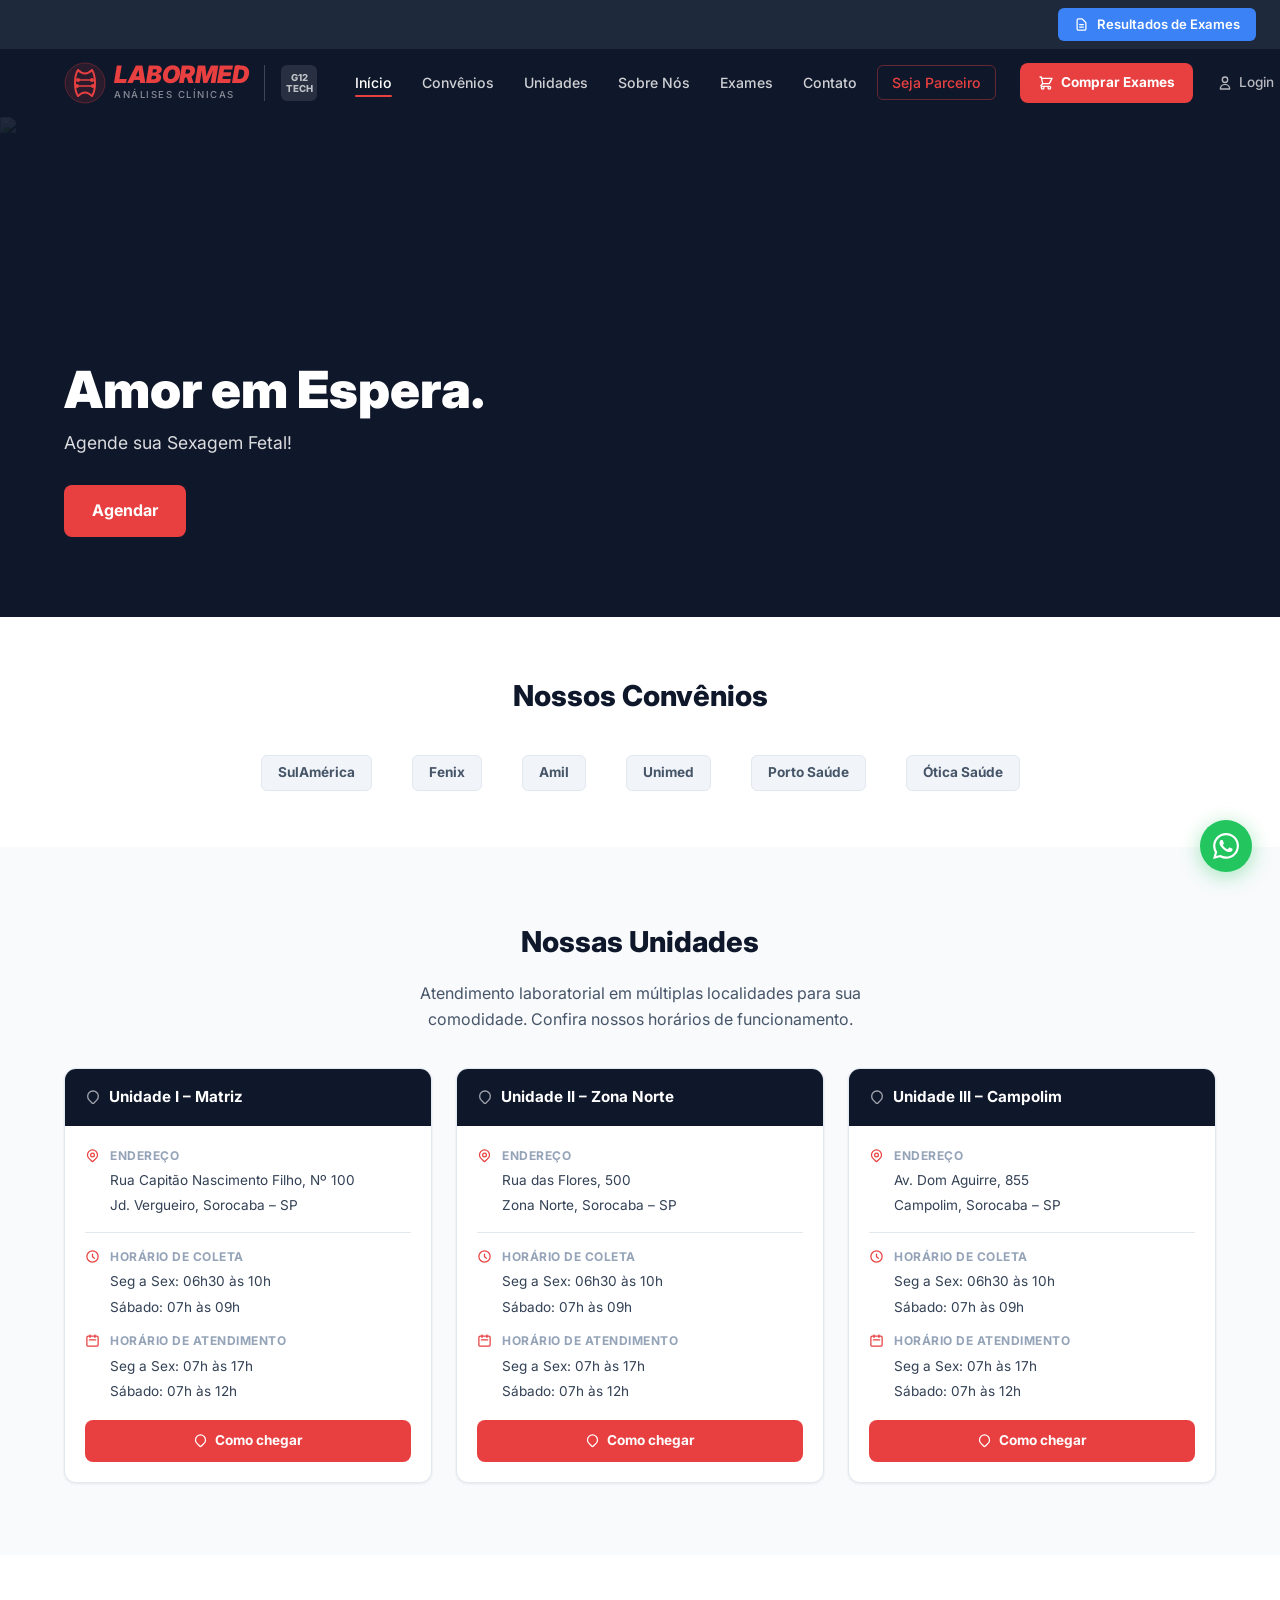
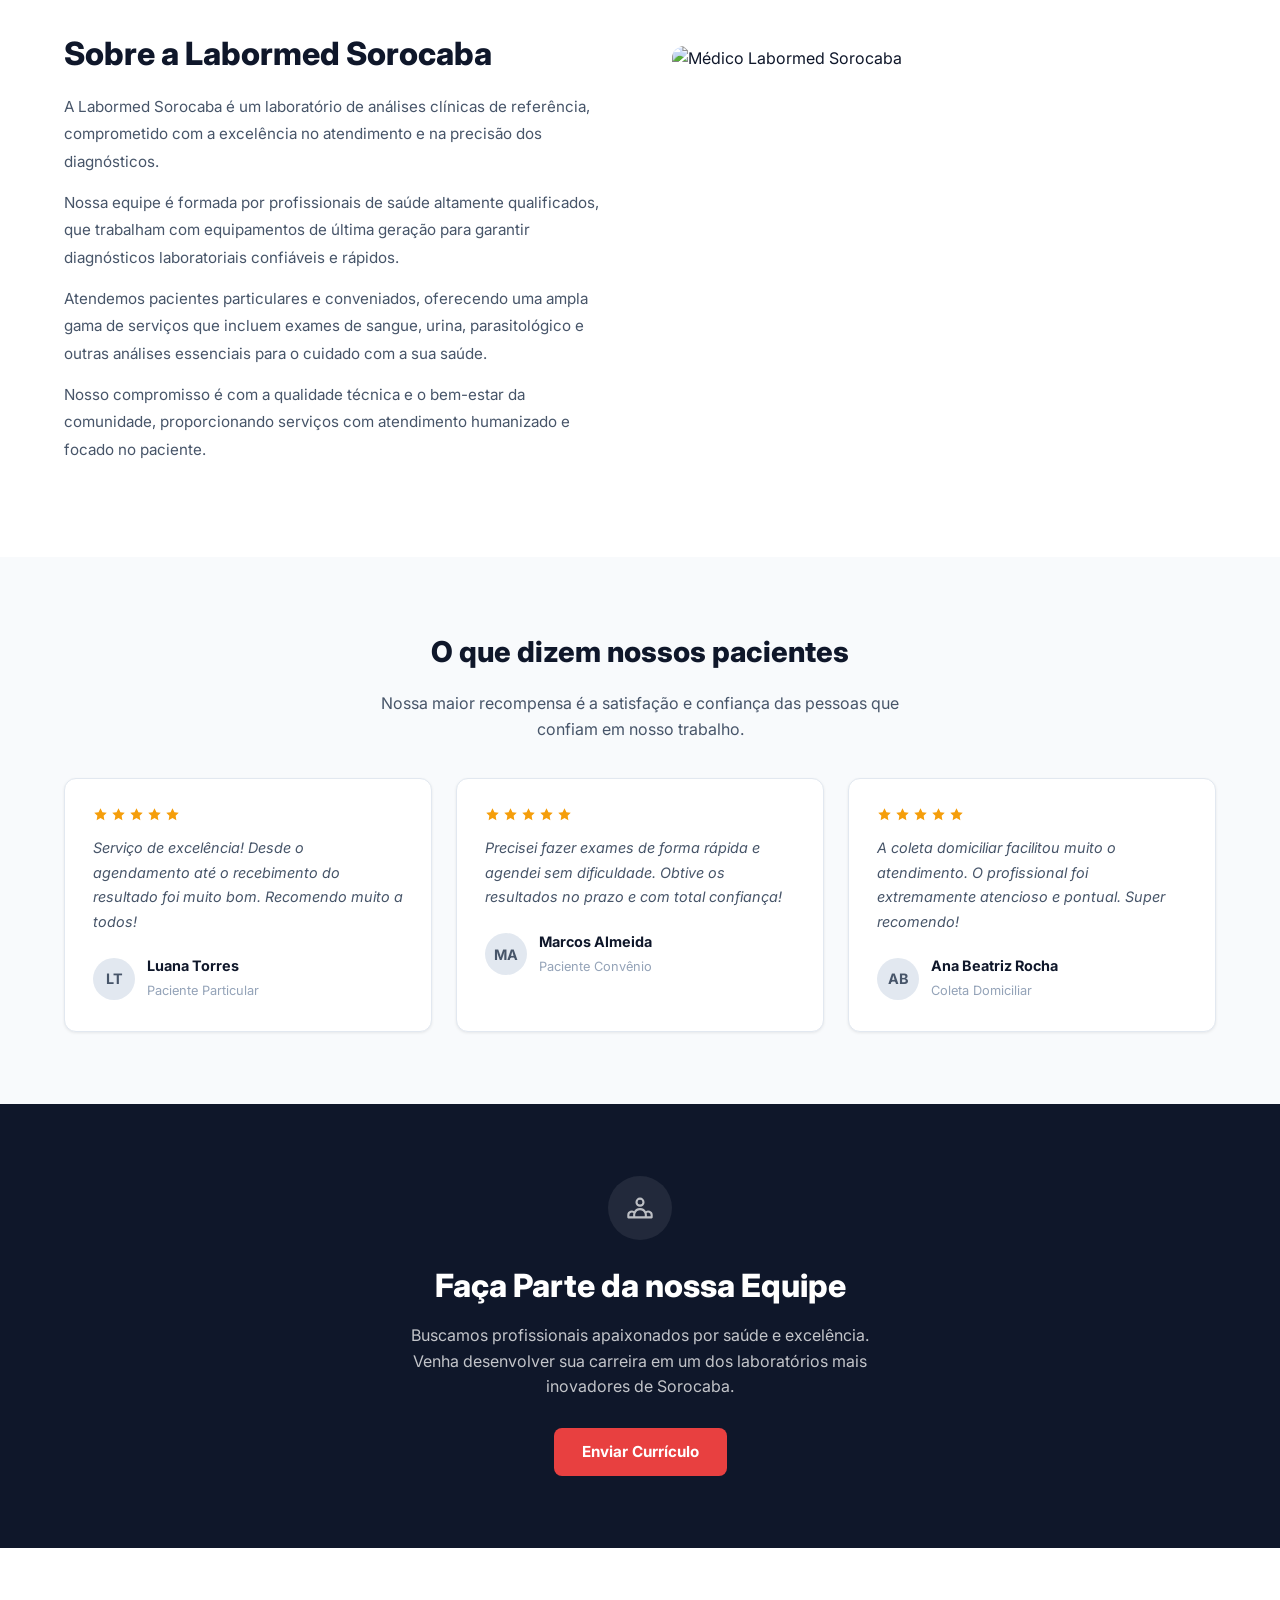
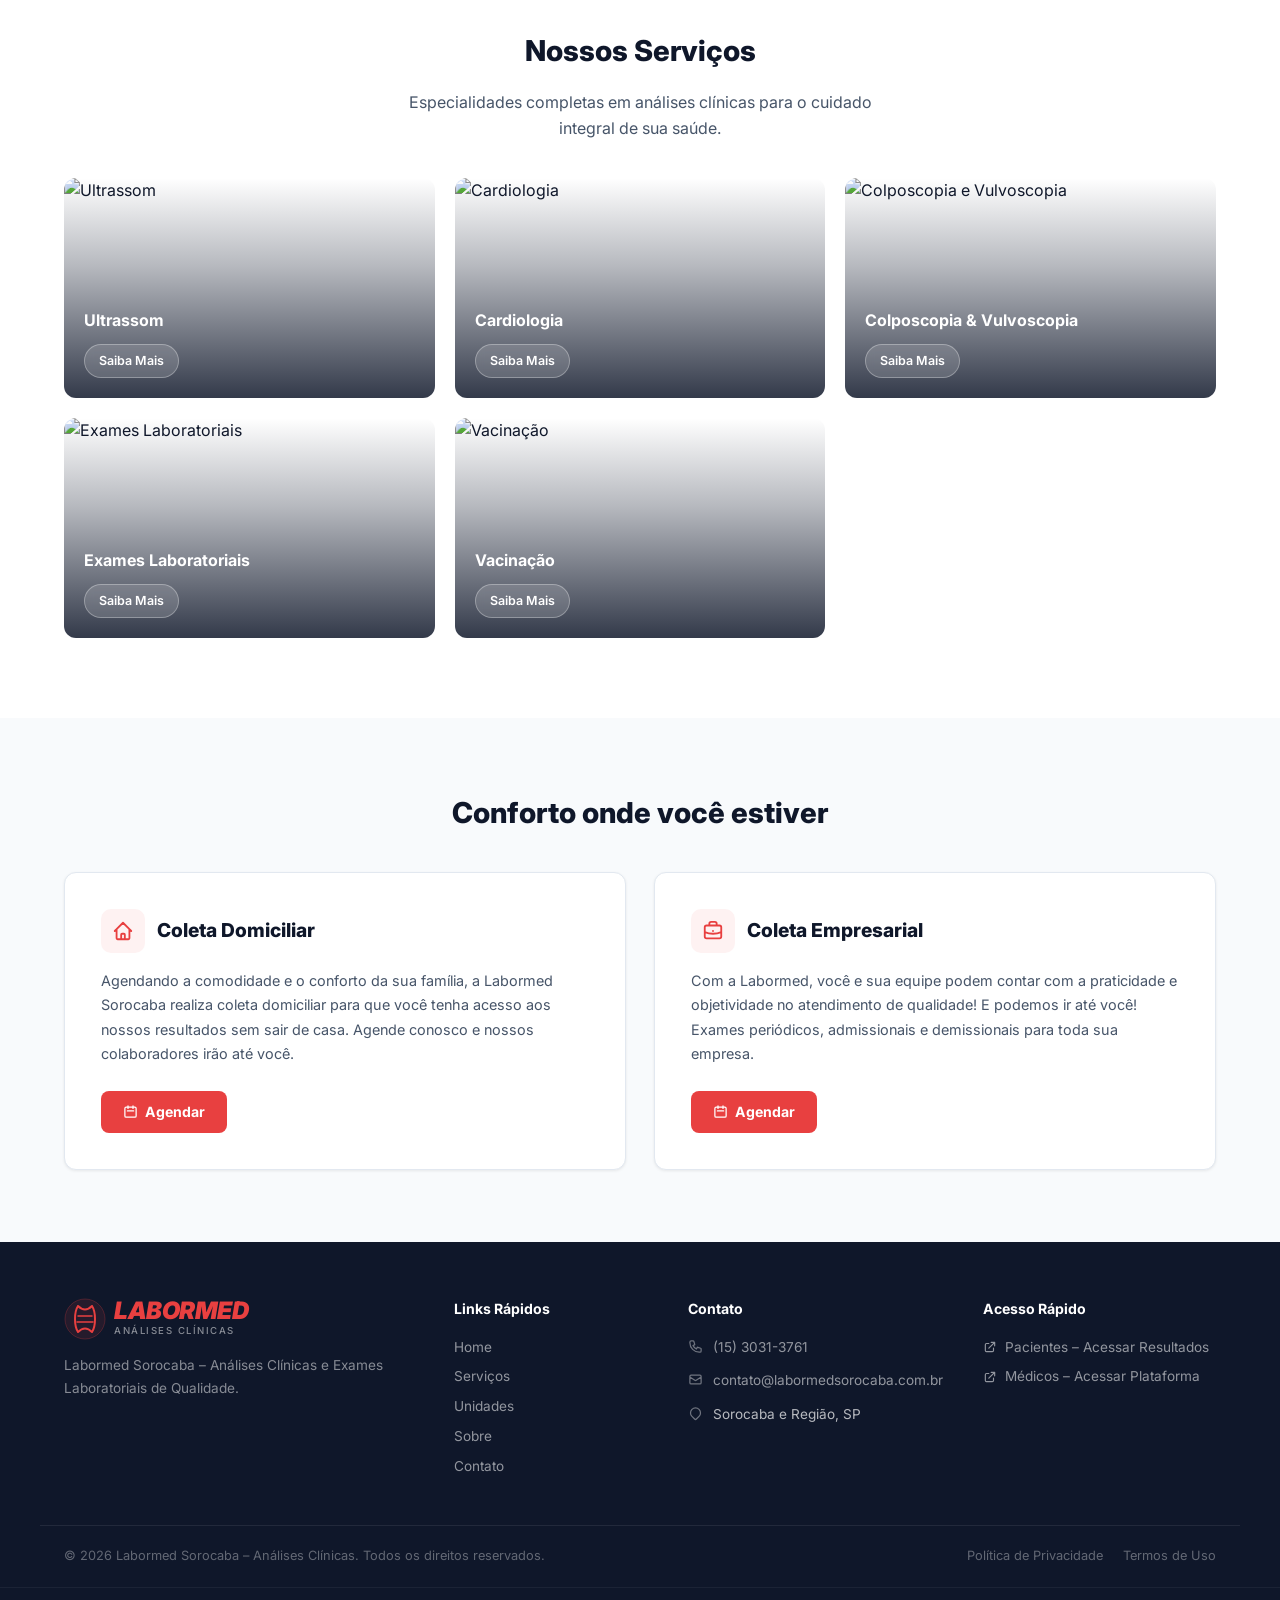
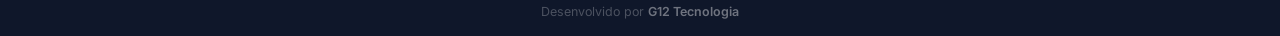
==== commit ca001c69: "Adiciona link 'Seja Parceiro' na navegação de todas as páginas Co-Authored-By: Claude Sonnet 4.6 <no" ====
--- a/index.html
+++ b/index.html
@@ -53,6 +53,7 @@
         <li><a href="index.html#sobre">Sobre Nós</a></li>
         <li><a href="exames.html">Exames</a></li>
         <li><a href="contato.html">Contato</a></li>
+        <li><a href="parceiros.html" class="nav-parceiro">Seja Parceiro</a></li>
       </ul>
     </nav>
 
@@ -76,7 +77,7 @@
 <!-- HERO -->
 <section class="hero">
   <img class="hero-img"
-    src="https://images.unsplash.com/photo-1584820927498-cfe5211fd8bf?w=1600&q=80&auto=format&fit=crop"
+    src="https://images.unsplash.com/photo-1527137342181-19aab11a8ee8?w=1600&q=80&auto=format&fit=crop"
     alt="Sexagem Fetal - Labormed Sorocaba" />
   <div class="hero-gradient"></div>
   <div class="hero-inner">
@@ -318,7 +319,7 @@
     <div class="servicos-grid">
 
       <div class="servico-card">
-        <img src="https://images.unsplash.com/photo-1559757148-5c350d0d3c56?w=600&q=80&auto=format&fit=crop" alt="Ultrassom" loading="lazy" />
+        <img src="https://images.unsplash.com/photo-1530026405186-ed1f139313f8?w=600&q=80&auto=format&fit=crop" alt="Ultrassom" loading="lazy" />
         <div class="servico-overlay">
           <span class="servico-name">Ultrassom</span>
           <a href="servicos/ultrassom.html" class="btn-saiba-mais">Saiba Mais</a>
@@ -326,7 +327,7 @@
       </div>
 
       <div class="servico-card">
-        <img src="https://images.unsplash.com/photo-1628348068343-c6a848d2b6dd?w=600&q=80&auto=format&fit=crop" alt="Cardiologia" loading="lazy" />
+        <img src="https://images.unsplash.com/photo-1576091160550-2173dba999ef?w=600&q=80&auto=format&fit=crop" alt="Cardiologia" loading="lazy" />
         <div class="servico-overlay">
           <span class="servico-name">Cardiologia</span>
           <a href="servicos/cardiologia.html" class="btn-saiba-mais">Saiba Mais</a>
@@ -334,7 +335,7 @@
       </div>
 
       <div class="servico-card">
-        <img src="https://images.unsplash.com/photo-1666214280557-f1b5022eb634?w=600&q=80&auto=format&fit=crop" alt="Colposcopia e Vulvoscopia" loading="lazy" />
+        <img src="https://images.unsplash.com/photo-1579684385127-1ef15d508118?w=600&q=80&auto=format&fit=crop" alt="Colposcopia e Vulvoscopia" loading="lazy" />
         <div class="servico-overlay">
           <span class="servico-name">Colposcopia &amp; Vulvoscopia</span>
           <a href="servicos/colposcopia.html" class="btn-saiba-mais">Saiba Mais</a>
@@ -342,7 +343,7 @@
       </div>
 
       <div class="servico-card">
-        <img src="https://images.unsplash.com/photo-1579154204601-01588f351e67?w=600&q=80&auto=format&fit=crop" alt="Exames Laboratoriais" loading="lazy" />
+        <img src="https://images.unsplash.com/photo-1614308457932-e46035dece7b?w=600&q=80&auto=format&fit=crop" alt="Exames Laboratoriais" loading="lazy" />
         <div class="servico-overlay">
           <span class="servico-name">Exames Laboratoriais</span>
           <a href="exames.html" class="btn-saiba-mais">Saiba Mais</a>
@@ -350,7 +351,7 @@
       </div>
 
       <div class="servico-card">
-        <img src="https://images.unsplash.com/photo-1584118624012-df056829fbd0?w=600&q=80&auto=format&fit=crop" alt="Vacinação" loading="lazy" />
+        <img src="https://images.unsplash.com/photo-1631549916768-4119b2e5f926?w=600&q=80&auto=format&fit=crop" alt="Vacinação" loading="lazy" />
         <div class="servico-overlay">
           <span class="servico-name">Vacinação</span>
           <a href="servicos/vacinacao.html" class="btn-saiba-mais">Saiba Mais</a>
--- a/css/style.css
+++ b/css/style.css
@@ -150,6 +150,16 @@
   border-radius: 2px;
 }
 
+.nav-parceiro {
+  color: var(--red) !important;
+  border: 1px solid rgba(232,64,64,0.4);
+  border-radius: 6px;
+  margin-left: 4px;
+}
+.nav-parceiro:hover { background: rgba(232,64,64,0.12) !important; border-color: var(--red); }
+.nav-parceiro.active { color: var(--white) !important; background: var(--red) !important; border-color: var(--red); }
+.nav-parceiro.active::after { display: none; }
+
 /* Nav actions */
 .nav-actions { display: flex; align-items: center; gap: 10px; flex-shrink: 0; }
 .btn-comprar {
@@ -221,26 +231,25 @@
 }
 .hero-inner {
   position: relative;
+  width: 100%;
   max-width: 1200px;
   margin: 0 auto;
   padding: 80px 24px;
   z-index: 1;
   color: var(--white);
-  max-width: 560px;
-  margin-left: calc((100vw - 1200px) / 2);
-  padding-left: 24px;
-}
-@media (max-width: 1248px) { .hero-inner { margin-left: 0; } }
+}
 .hero-inner h1 {
   font-size: 3.2rem;
   font-weight: 900;
   line-height: 1.1;
   margin-bottom: 12px;
+  max-width: 560px;
 }
 .hero-inner p {
   font-size: 1.1rem;
   color: rgba(255,255,255,0.85);
   margin-bottom: 28px;
+  max-width: 420px;
 }
 .btn-agendar {
   display: inline-flex;
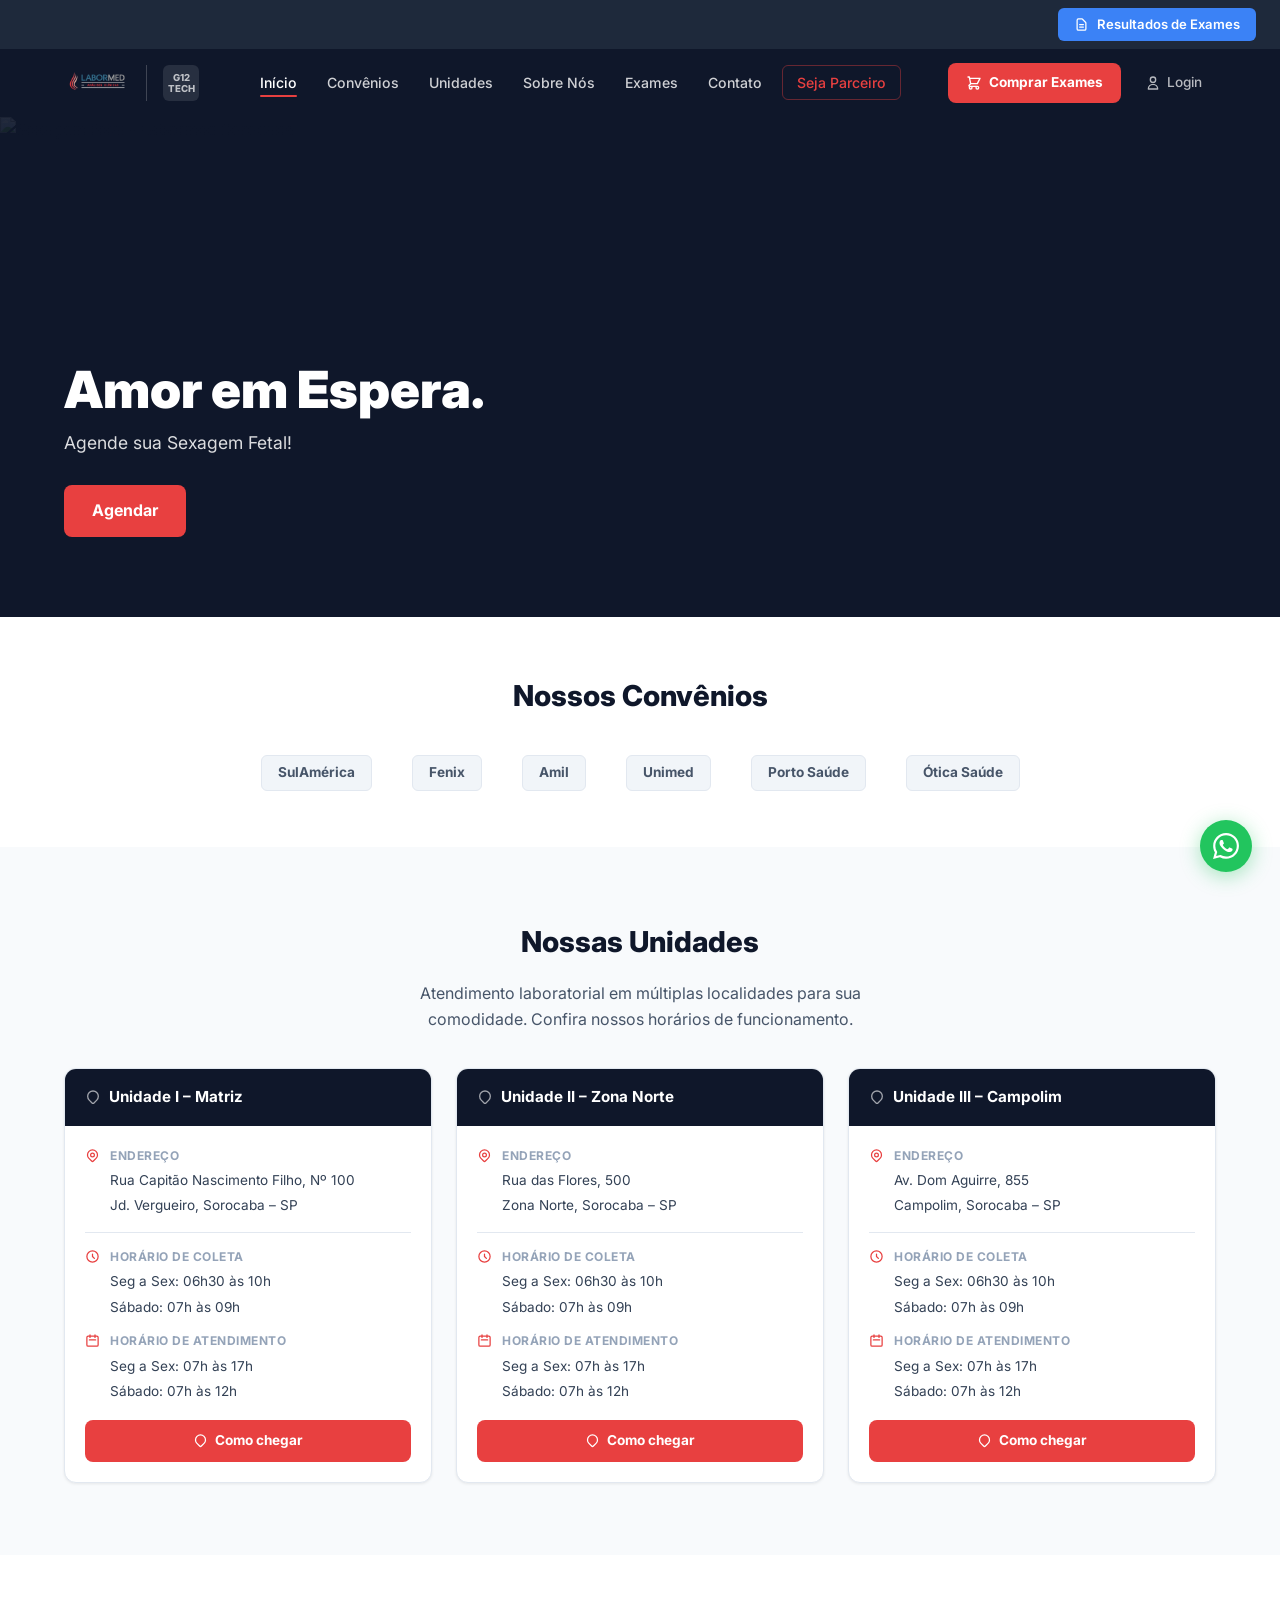
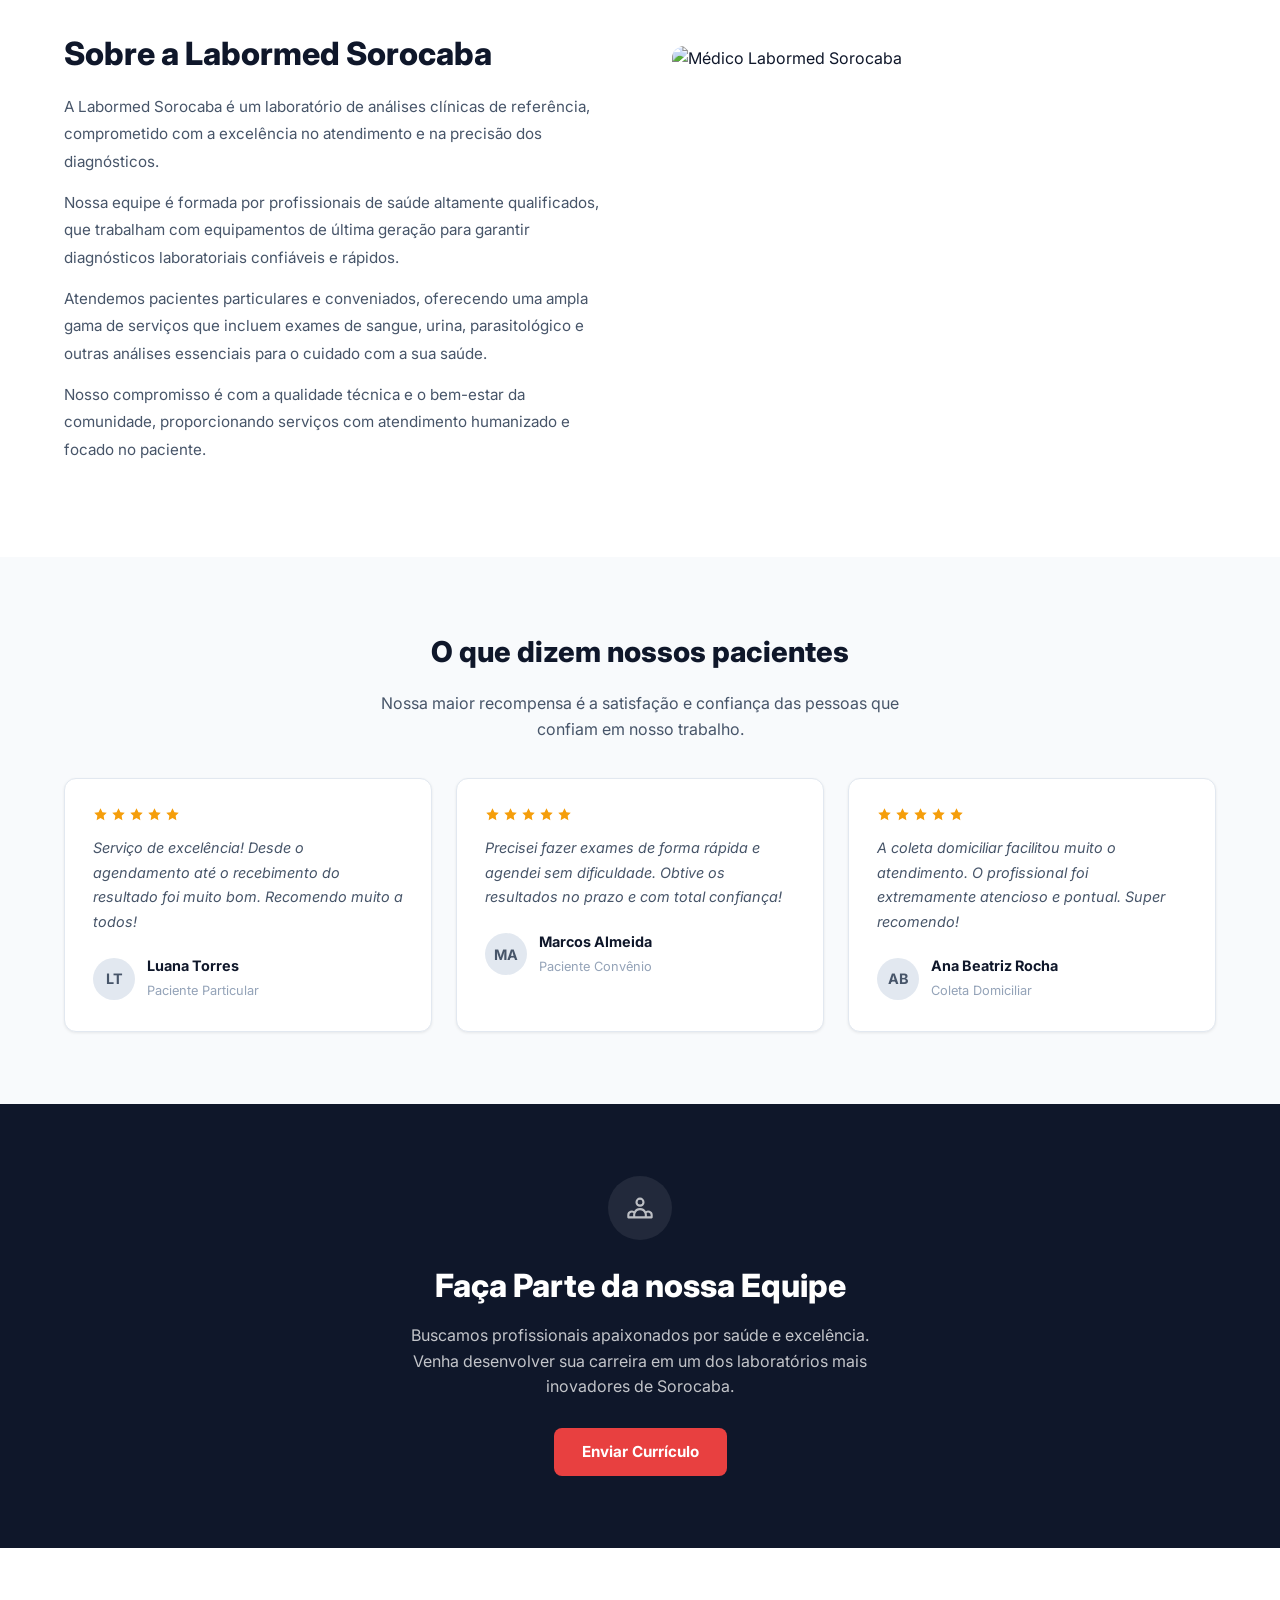
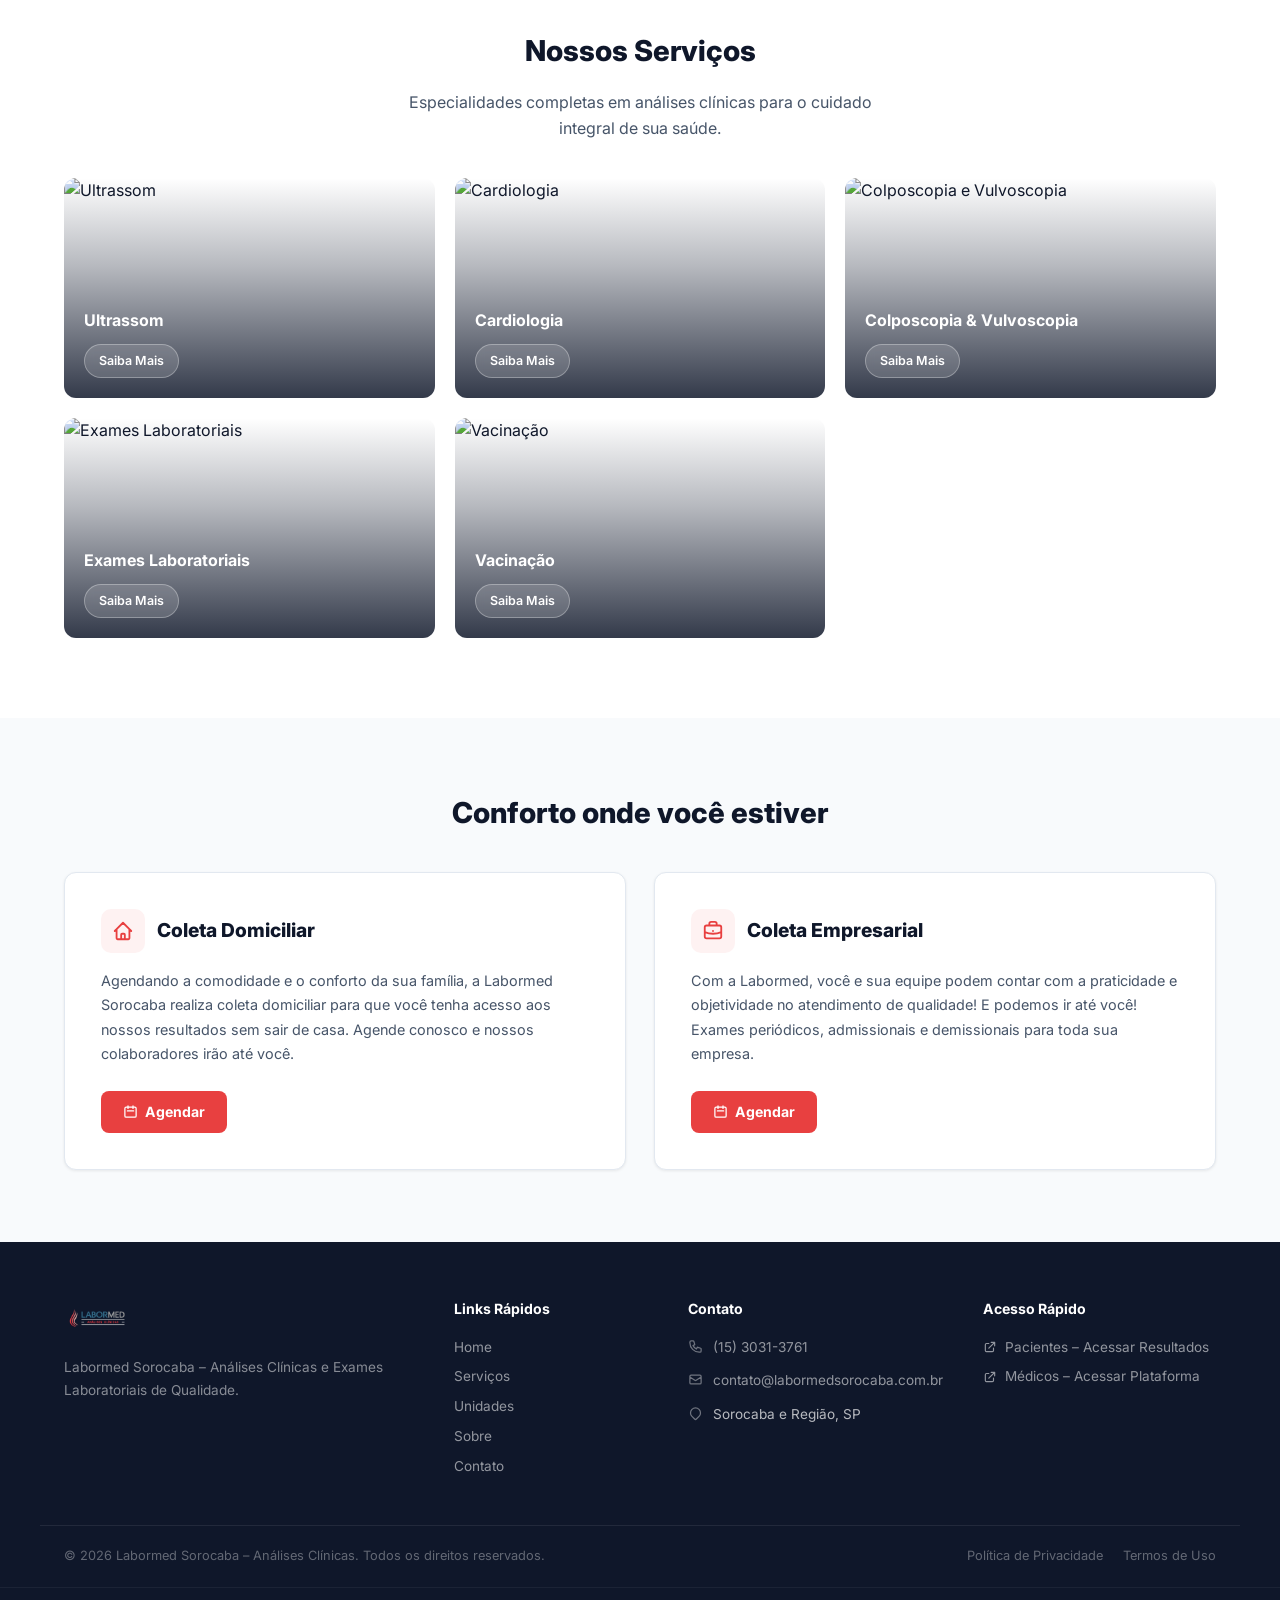
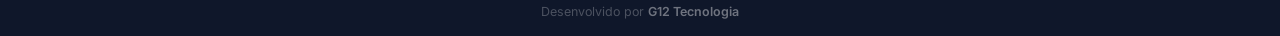
==== commit 9030d174: "Redesenha parceiros.html, troca imagem do hero e adiciona logo real - Reescreve parceiros.html com h" ====
--- a/index.html
+++ b/index.html
@@ -22,25 +22,7 @@
 <header>
   <div class="navbar">
     <a href="index.html" class="logo">
-      <div class="logo-mark">
-        <svg class="logo-dna" viewBox="0 0 42 42" fill="none" xmlns="http://www.w3.org/2000/svg">
-          <circle cx="21" cy="21" r="20" fill="rgba(232,64,64,0.12)" stroke="rgba(232,64,64,0.3)" stroke-width="1"/>
-          <path d="M14 8 Q21 15 28 8" stroke="#e84040" stroke-width="2" fill="none" stroke-linecap="round"/>
-          <path d="M14 34 Q21 27 28 34" stroke="#e84040" stroke-width="2" fill="none" stroke-linecap="round"/>
-          <path d="M14 8 C10 14 10 28 14 34" stroke="#e84040" stroke-width="2" fill="none"/>
-          <path d="M28 8 C32 14 32 28 28 34" stroke="#e84040" stroke-width="2" fill="none"/>
-          <line x1="14" y1="18" x2="28" y2="18" stroke="#e84040" stroke-width="1.5" stroke-linecap="round"/>
-          <line x1="13" y1="24" x2="29" y2="24" stroke="#e84040" stroke-width="1.5" stroke-linecap="round"/>
-          <circle cx="14" cy="18" r="2" fill="#e84040"/>
-          <circle cx="28" cy="18" r="2" fill="#e84040"/>
-          <circle cx="13" cy="24" r="2" fill="#e84040"/>
-          <circle cx="29" cy="24" r="2" fill="#e84040"/>
-        </svg>
-        <div class="logo-text-wrap">
-          <span class="logo-name">LABORMED</span>
-          <span class="logo-sub">Análises Clínicas</span>
-        </div>
-      </div>
+      <img src="images/logo_labormed_png.png" alt="Labormed Sorocaba" class="logo-img" />
       <div class="logo-divider"></div>
       <div class="logo-g12">G12<br>TECH</div>
     </a>
@@ -77,7 +59,7 @@
 <!-- HERO -->
 <section class="hero">
   <img class="hero-img"
-    src="https://images.unsplash.com/photo-1527137342181-19aab11a8ee8?w=1600&q=80&auto=format&fit=crop"
+    src="https://images.unsplash.com/photo-1493894473891-10fc1e5dbd22?q=80&w=1169&auto=format&fit=crop"
     alt="Sexagem Fetal - Labormed Sorocaba" />
   <div class="hero-gradient"></div>
   <div class="hero-inner">
@@ -405,13 +387,7 @@
   <div class="footer-grid">
     <div class="footer-brand">
       <a href="index.html" class="logo">
-        <div class="logo-mark">
-          <svg class="logo-dna" viewBox="0 0 42 42" fill="none"><circle cx="21" cy="21" r="20" fill="rgba(232,64,64,0.1)" stroke="rgba(232,64,64,0.25)" stroke-width="1"/><path d="M14 8 Q21 15 28 8" stroke="#e84040" stroke-width="2" fill="none" stroke-linecap="round"/><path d="M14 34 Q21 27 28 34" stroke="#e84040" stroke-width="2" fill="none" stroke-linecap="round"/><path d="M14 8 C10 14 10 28 14 34" stroke="#e84040" stroke-width="2" fill="none"/><path d="M28 8 C32 14 32 28 28 34" stroke="#e84040" stroke-width="2" fill="none"/><line x1="14" y1="18" x2="28" y2="18" stroke="#e84040" stroke-width="1.5" stroke-linecap="round"/><line x1="13" y1="24" x2="29" y2="24" stroke="#e84040" stroke-width="1.5" stroke-linecap="round"/></svg>
-          <div class="logo-text-wrap">
-            <span class="logo-name">LABORMED</span>
-            <span class="logo-sub">Análises Clínicas</span>
-          </div>
-        </div>
+        <img src="images/logo_labormed_png.png" alt="Labormed Sorocaba" class="logo-img" />
       </a>
       <p>Labormed Sorocaba – Análises Clínicas e Exames Laboratoriais de Qualidade.</p>
     </div>
--- a/css/style.css
+++ b/css/style.css
@@ -73,6 +73,7 @@
 
 /* Logo */
 .logo { display: flex; align-items: center; gap: 12px; flex-shrink: 0; }
+.logo-img { height: 44px; width: auto; display: block; object-fit: contain; }
 .logo-mark {
   display: flex;
   align-items: center;
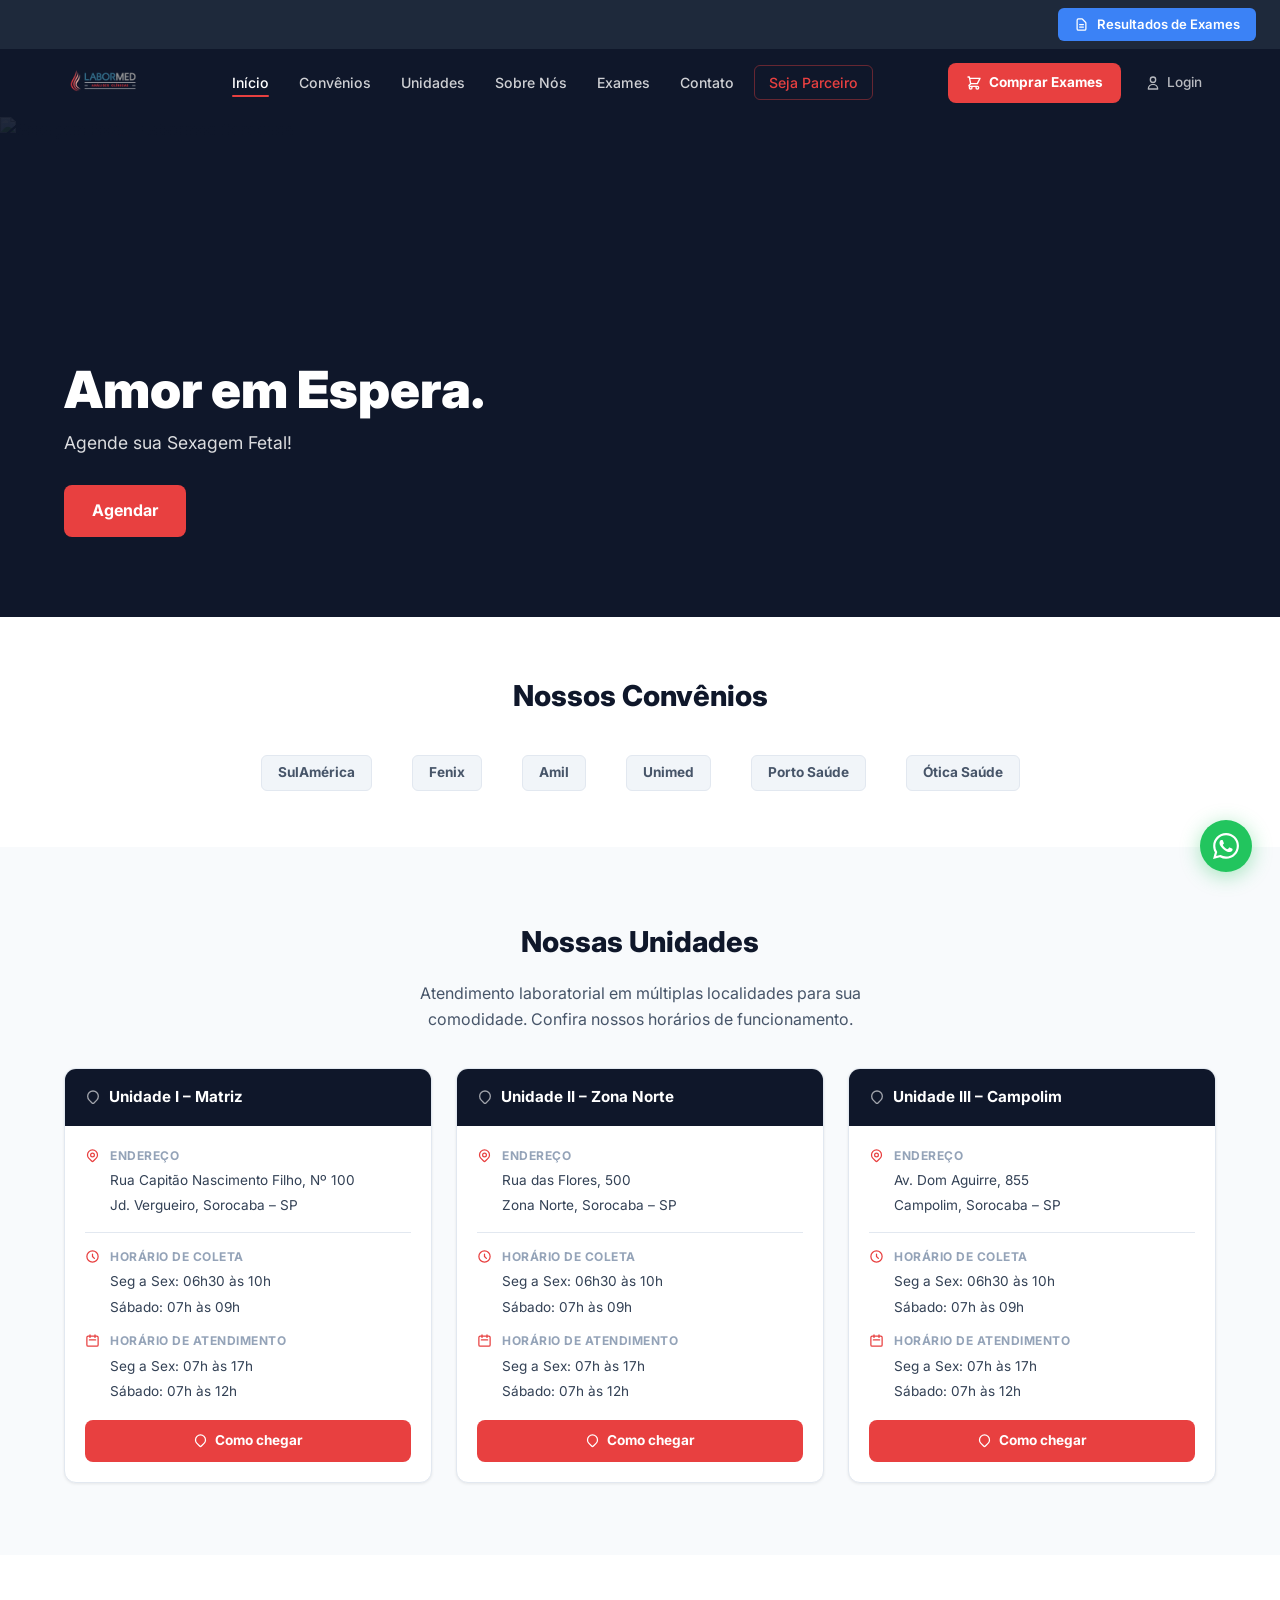
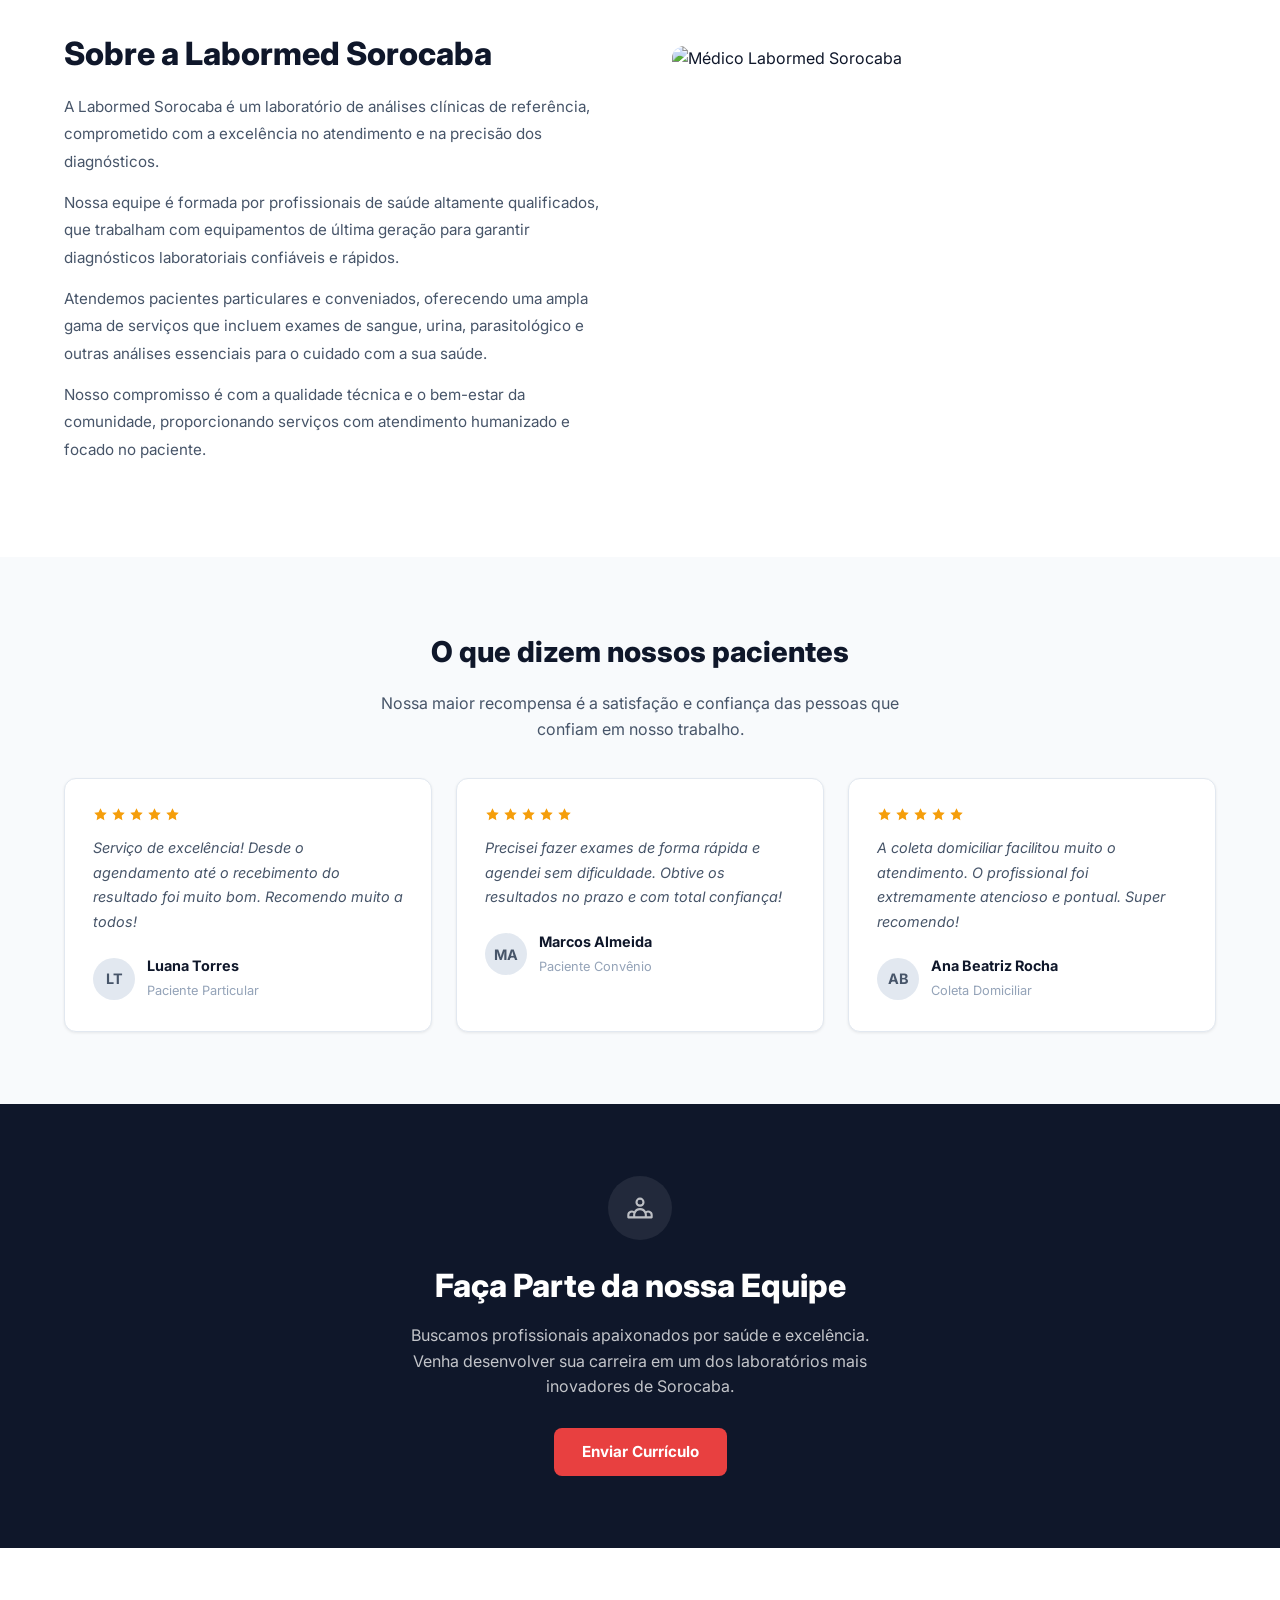
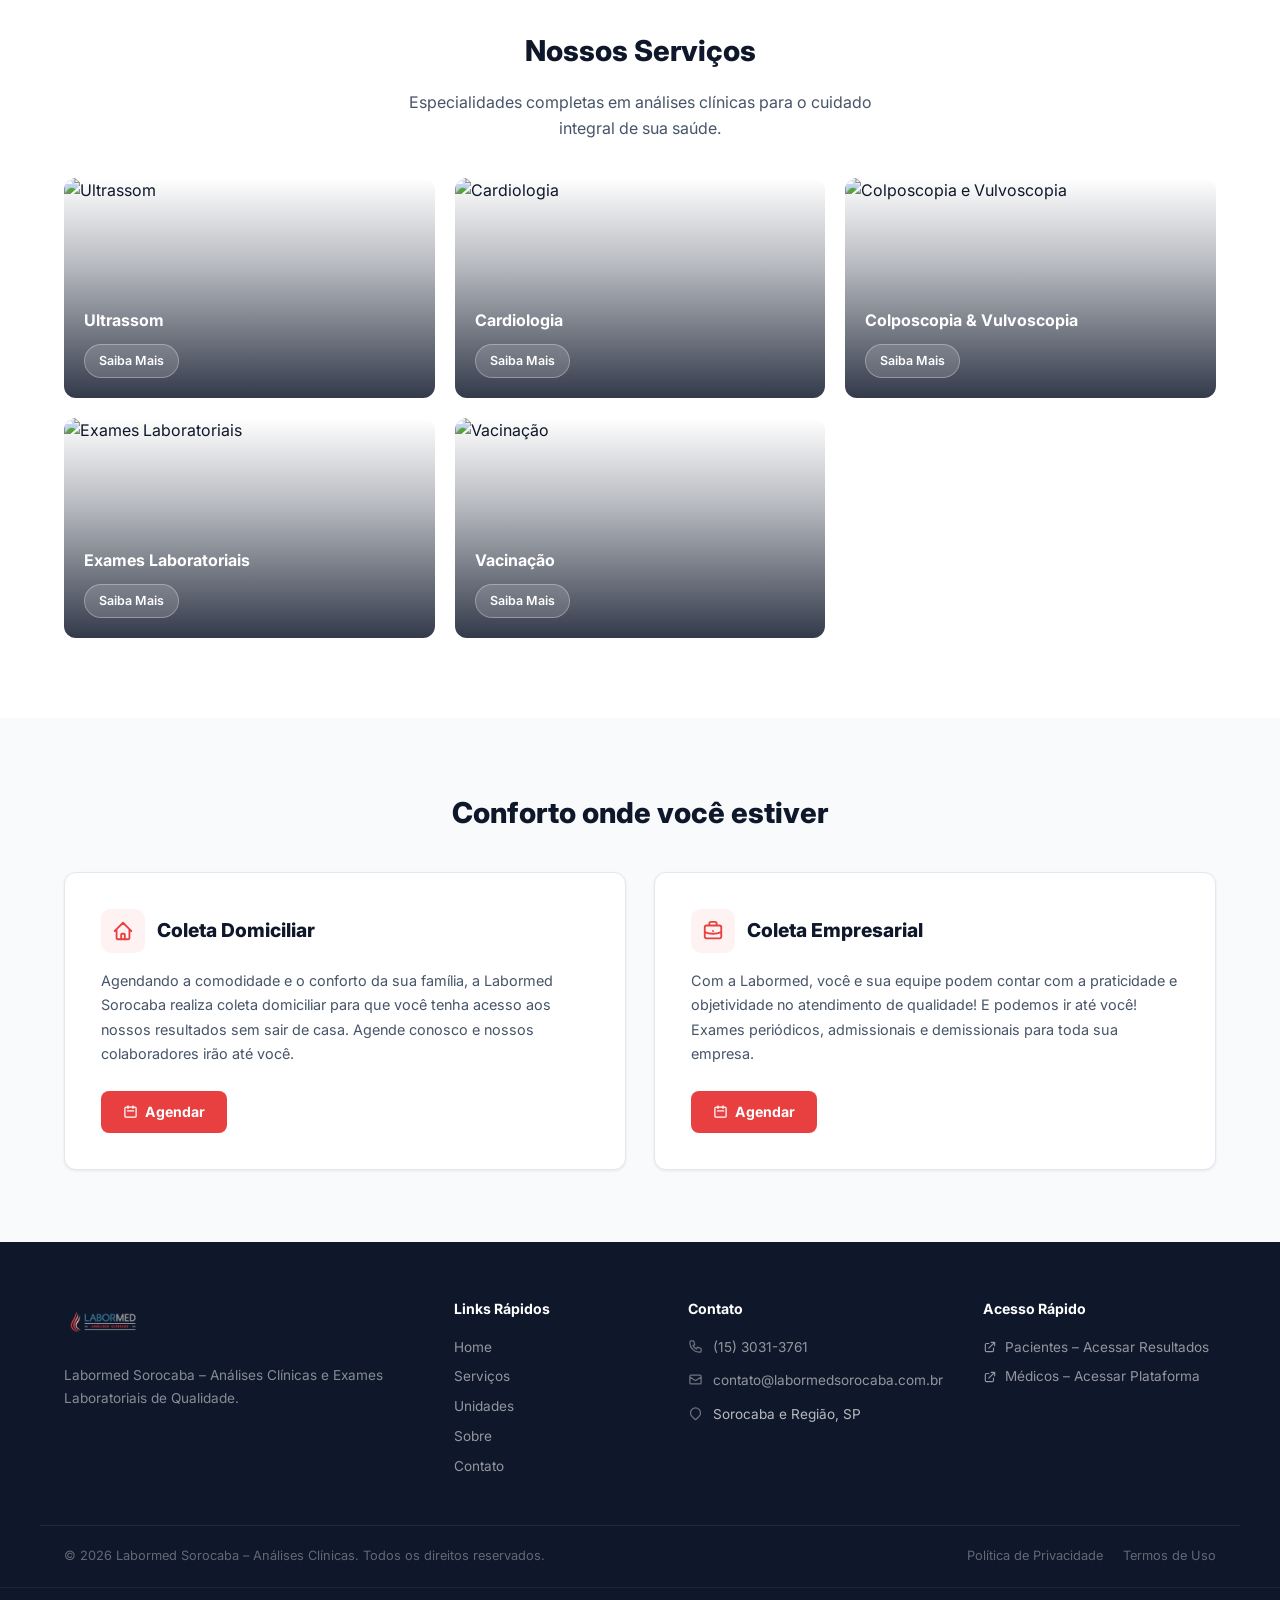
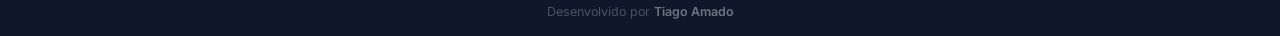
==== commit 99122a6f: "Adiciona README, remove todas as referências à G12 Tech e atualiza créditos Co-Authored-By: Claude S" ====
--- a/index.html
+++ b/index.html
@@ -23,8 +23,7 @@
   <div class="navbar">
     <a href="index.html" class="logo">
       <img src="images/logo_labormed_png.png" alt="Labormed Sorocaba" class="logo-img" />
-      <div class="logo-divider"></div>
-      <div class="logo-g12">G12<br>TECH</div>
+      
     </a>
 
     <nav id="main-nav">
@@ -441,7 +440,7 @@
       <a href="#">Termos de Uso</a>
     </div>
   </div>
-  <div class="footer-dev">Desenvolvido por <a href="#">G12 Tecnologia</a></div>
+  <div class="footer-dev">Desenvolvido por <a href="#">Tiago Amado</a></div>
 </footer>
 
 <!-- WhatsApp float -->
--- a/css/style.css
+++ b/css/style.css
@@ -73,7 +73,7 @@
 
 /* Logo */
 .logo { display: flex; align-items: center; gap: 12px; flex-shrink: 0; }
-.logo-img { height: 44px; width: auto; display: block; object-fit: contain; }
+.logo-img { height: 52px; width: auto; display: block; object-fit: contain; }
 .logo-mark {
   display: flex;
   align-items: center;
@@ -103,27 +103,6 @@
   letter-spacing: 1.5px;
   text-transform: uppercase;
   font-weight: 500;
-}
-.logo-divider {
-  width: 1px;
-  height: 36px;
-  background: rgba(255,255,255,0.2);
-  margin: 0 4px;
-}
-.logo-g12 {
-  width: 36px;
-  height: 36px;
-  background: rgba(255,255,255,0.1);
-  border-radius: 6px;
-  display: flex;
-  align-items: center;
-  justify-content: center;
-  font-size: 0.6rem;
-  font-weight: 800;
-  color: rgba(255,255,255,0.7);
-  letter-spacing: 0;
-  text-align: center;
-  line-height: 1.2;
 }
 
 /* Nav */
